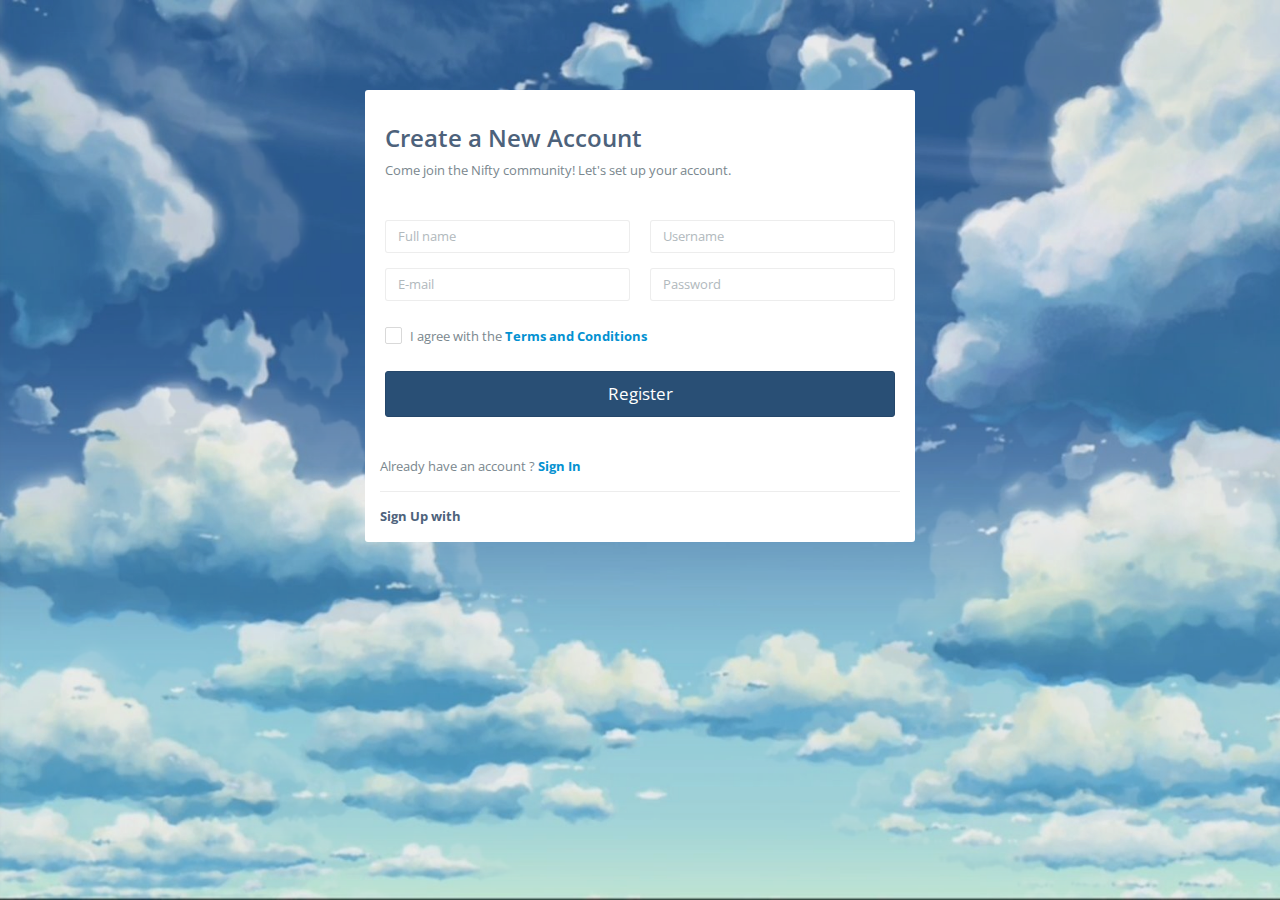
==== View/home/dang_ky.html @ 8887f86c "up code" ====
<!DOCTYPE html>
<html lang="en">

<head>
  <meta charset="utf-8">
  <meta name="viewport" content="width=device-width, initial-scale=1.0">
  <meta http-equiv="X-UA-Compatible" content="IE=edge">
  <title>Admin comic</title>
  <link href='https://fonts.googleapis.com/css?family=Open+Sans:400,300,600,700' rel='stylesheet' type='text/css'>
  <link href="../include/bootstrap.min.css" rel="stylesheet">
  <link href="../include/nifty.min.css" rel="stylesheet">
  <link href="../../nifty-v2.9.1/demo/css/demo/nifty-demo-icons.min.css" rel="stylesheet">
  <link href="../include/nifty-demo.min.css" rel="stylesheet">
  <link href="../css/admin.css" rel="stylesheet">
  <link rel="stylesheet" href="/View/css/login.css">
  <link rel="stylesheet" href="https://cdnjs.cloudflare.com/ajax/libs/font-awesome/6.1.2/css/all.min.css" integrity="sha512-1sCRPdkRXhBV2PBLUdRb4tMg1w2YPf37qatUFeS7zlBy7jJI8Lf4VHwWfZZfpXtYSLy85pkm9GaYVYMfw5BC1A==" crossorigin="anonymous" referrerpolicy="no-referrer" />
</head>

<body class="tung_login">



<div id="bg-overlay" class="bg-img" style="background-image: url(../img/s6.jpg);"></div>
<!--===================================================-->
<div class="cls-content">
  <div class="cls-content-lg panel">
    <div class="panel-body">
      <div class="mar-ver pad-btm">
        <h1 class="h3">Create a New Account</h1>
        <p>Come join the Nifty community! Let's set up your account.</p>
      </div>
      <form action="dang_ky.html">
        <div class="row">
          <div class="col-sm-6">
            <div class="form-group">
              <input type="text" class="form-control" placeholder="Full name" name="name">
            </div>
            <div class="form-group">
              <input type="text" class="form-control" placeholder="E-mail" name="email">
            </div>
          </div>
          <div class="col-sm-6">
            <div class="form-group">
              <input type="text" class="form-control" placeholder="Username" name="username">
            </div>
            <div class="form-group">
              <input type="password" class="form-control" placeholder="Password" name="password">
            </div>
          </div>
        </div>
        <div class="checkbox pad-btm text-left">
          <input id="demo-form-checkbox" class="magic-checkbox" type="checkbox">
          <label for="demo-form-checkbox">I agree with the <a href="#" class="btn-link text-bold">Terms and Conditions</a></label>
        </div>
        <button class="btn btn-primary btn-lg btn-block" type="button">Register</button>
      </form>
    </div>
    <div class="pad-all">
      Already have an account ? <a href="dang_nhap.html" class="btn-link mar-rgt text-bold">Sign In</a>

      <div class="media pad-top bord-top">
        <div class="pull-right">
          <a href="#" class="pad-rgt"><i class="demo-psi-facebook icon-lg text-primary"></i></a>
          <a href="#" class="pad-rgt"><i class="demo-psi-twitter icon-lg text-info"></i></a>
          <a href="#" class="pad-rgt"><i class="demo-psi-google-plus icon-lg text-danger"></i></a>
        </div>
        <div class="media-body text-left text-main text-bold">
          Sign Up with
        </div>
      </div>
    </div>
  </div>
</div>
<!--===================================================-->








<!-- <script src="../include/jquery.min.js"></script> -->
<script src="https://ajax.googleapis.com/ajax/libs/jquery/3.6.0/jquery.min.js"></script>
<!--BootstrapJS [ RECOMMENDED ]-->
<script src="../include/bootstrap.min.js"></script>
<!--NiftyJS [ RECOMMENDED ]-->
<script src="../include/nifty.min.js"></script>
<!-- <script src="../include/dashboard.js"></script> -->

<script src="https://ajax.googleapis.com/ajax/libs/jquery/3.6.0/jquery.min.js"></script>

</body>




</html>
---- View/include/nifty.min.css ----
#content-container:before{content:'';display:block;height:165px;width:100%;position:absolute;background-color:#25476a;z-index:0}#page-head,#page-content{position:relative}.page-header,#page-head,#page-head h1,#page-head h2,#page-head h3,#page-head h4,#page-head h5,#page-head h6,#page-head .text-main,#page-head .breadcrumb li,#page-head .breadcrumb li a,#page-head .breadcrumb .active{color:#fff}#page-head .breadcrumb>li+li:before{border-color:#fff}#page-head .select select{color:#7a878e}.panel .fixed-fluid [class*="fixed-"]{background-color:transparent}.fixed-fluid [class*="fixed-"]{background-color:#ecf0f5;border-radius:3px}html,body{min-width:290px;-ms-overflow-style:scrollbar}body{background-color:#ecf0f5;font-family:"Open Sans","Helvetica Neue",Helvetica,Arial,sans-serif;font-size:13px;font-weight:normal;color:#7a878e;-moz-osx-font-smoothing:grayscale;-webkit-font-smoothing:antialiased !important}h1,h2,h3,h4,h5,h6,.h1,.h2,.h3,.h4,.h5,.h6{font-weight:600;color:#4d627b}::selection{background-color:#25476a;color:#fff}::-moz-selection{background-color:#25476a;color:#fff}::placeholder{color:#b1b9bd !important}::-webkit-input-placeholder{color:#b1b9bd !important}::-ms-input-placeholder{color:#b1b9bd !important}:-ms-input-placeholder{color:#b1b9bd !important}#container{min-height:100vh;height:auto;position:relative;min-width:290px;overflow:hidden}#container.boxed-layout{background-color:#dfe5ee}#content-container{position:relative;padding-top:58px;padding-bottom:35px;background-color:#ecf0f5}.fixed-fluid{margin-left:-10px;margin-right:-10px}.fixed-fluid:after{content:'';display:block;clear:both}.fixed-fluid>.pull-xs-left{float:left}.fixed-fluid>.pull-xs-right{float:right}.fixed-fluid>.fixed-xs-160{width:180px}.fixed-fluid>.fixed-xs-200{width:220px}.fixed-fluid>.fixed-xs-250{width:270px}.fixed-fluid>.fixed-xs-300{width:320px}.fixed-fluid>.fixed-xs-350{width:370px}.fixed-fluid>[class^="fixed-"],.fixed-fluid [class*=" fixed-"]{padding-left:10px;padding-right:10px}.fixed-fluid>.fluid{overflow:hidden;padding-left:10px;padding-right:10px}@media (min-width: 768px){.fixed-fluid>.pull-sm-left{float:left}.fixed-fluid>.pull-sm-right{float:right}.fixed-fluid>.fixed-sm-160{width:180px}.fixed-fluid>.fixed-sm-200{width:220px}.fixed-fluid>.fixed-sm-250{width:270px}.fixed-fluid>.fixed-sm-300{width:320px}.fixed-fluid>.fixed-sm-350{width:370px}.fixed-fluid>.fixed-left-border{border-left:1px solid rgba(0,0,0,0.07)}.fixed-fluid>.fixed-right-border{border-right:1px solid rgba(0,0,0,0.07)}.panel-body>.fixed-fluid>.fixed-left-border{padding-left:15px}.panel-body>.fixed-fluid>.fixed-left-border+.fluid{padding-right:15px}.panel-body>.fixed-fluid>.fixed-right-border{padding-right:15px}.panel-body>.fixed-fluid>.fixed-right-border+.fluid{padding-left:15px}}@media (min-width: 992px){.fixed-fluid>.pull-md-left{float:left}.fixed-fluid>.pull-md-right{float:right}.fixed-fluid>.fixed-md-160{width:180px}.fixed-fluid>.fixed-md-200{width:220px}.fixed-fluid>.fixed-md-250{width:270px}.fixed-fluid>.fixed-md-300{width:320px}.fixed-fluid>.fixed-md-350{width:370px}}@media (min-width: 1200px){.fixed-fluid>.pull-lg-left{float:left}.fixed-fluid>.pull-lg-right{float:right}.fixed-fluid>.fixed-lg-160{width:180px}.fixed-fluid>.fixed-lg-200{width:220px}.fixed-fluid>.fixed-lg-250{width:270px}.fixed-fluid>.fixed-lg-300{width:320px}.fixed-fluid>.fixed-lg-350{width:370px}}#page-title{padding:10px 20px;width:100%;color:#4d627b;padding-bottom:0}.page-header{border:0 none;font-size:1.5em;font-weight:400;color:#4d627b;margin:0;padding:10px 0 10px}.page-header .label{margin-right:0.5em}#page-content{padding:20px 20px 0}#page-content:not(:first-class){padding:5px 20px 0}.page-control{float:right;padding-top:10px}@media (min-width: 768px){#content-container{padding-top:58px}#page-title{display:table;table-layout:fixed}.page-header,.searchbox{display:table-cell;vertical-align:middle}.searchbox{width:300px}.searchbox .form-control{background-color:transparent}}@media (min-width: 992px){.searchbox{margin-right:-25px}.searchbox .custom-search-form{margin-right:0}}.cls-container{background-color:#ecf0f5;text-align:center}.cls-container,.cls-container a:not(.btn),.cls-container a:hover:not(.btn),.cls-container a:focus:not(.btn){color:#69757b}.bg-img{position:absolute;top:0;bottom:0;left:0;right:0;opacity:.8;background-position:center center;background-repeat:no-repeat;background-attachment:fixed;-webkit-background-size:cover;-moz-background-size:cover;-o-background-size:cover;background-size:cover}.bg-img ~ .cls-content .panel{background-color:#fff;box-shadow:0 0px 20px rgba(0,0,0,0.15)}.cls-header{position:relative;background-color:rgba(0,0,0,0.03)}.cls-header.cls-header-lg .cls-brand .brand-icon{width:60px;height:60px}#container.cls-container .cls-header .cls-header.cls-header-lg .cls-brand .brand-title{font-size:27px}.cls-brand{display:inline-block;padding:5px 0}.cls-brand .brand-icon{padding:0}.cls-header-lg .cls-brand{line-height:60px}.cls-header-sm .cls-brand{line-height:1.42857}#container.cls-container .cls-brand .brand-icon,#container.cls-container .cls-brand .brand-title{background-color:transparent;color:#4d627b;float:none;display:inline-block;line-height:22px;font-size:20px;font-weight:600;padding:5px;vertical-align:middle;width:auto}.cls-content{padding:50px 15px 15px;padding-top:10vh;position:relative}.cls-content .error-code{font-size:120px;font-weight:400;margin-bottom:50px}.cls-content .error-search{max-width:512px;margin:0 auto}.cls-content .cls-content-sm,.cls-content .cls-content-lg{width:70%;min-width:270px;margin:0 auto;position:relative;background-color:transparent;border:0;box-shadow:none}@media (min-width: 768px){.cls-content .cls-content-sm{width:350px}.cls-content .cls-content-lg{width:550px}}#page-content .cls-content,#page-head .cls-content{padding:0 15px 50px 15px}#page-content .error-code,#page-head .error-code{margin-bottom:10px}@media (min-width: 1024px){#container.boxed-layout,#container.boxed-layout.navbar-fixed #navbar{background-color:#8c979b}#container.boxed-layout .boxed,#container.boxed-layout #footer{max-width:1128px;width:1128px}#container.boxed-layout .boxed{margin:45px auto 0}#container.boxed-layout #footer{margin:0 auto;bottom:0}#container.boxed-layout>.boxed{position:relative;overflow:hidden}#container.boxed-layout.reveal #content-container,#container.boxed-layout #content-container{min-height:94vh}#container.boxed-layout #aside-container{min-height:100%}#container.boxed-layout.mainnav-in:not(.slide)>#footer{left:0 !important;padding-left:220px}#container.boxed-layout.mainnav-fixed:not(.navbar-fixed) #mainnav-container.affix-top{left:0 !important}#container.boxed-layout.mainnav-fixed.mainnav-in #mainnav-container{width:220px;overflow:hidden}#container.boxed-layout.mainnav-fixed.mainnav-out:not(.reveal) #mainnav-container{width:0}#container.boxed-layout.mainnav-fixed #mainnav-container.affix,#container.boxed-layout.mainnav-fixed #mainnav-container.affix-top{-webkit-transition-property:width;transition-property:width}#container.boxed-layout.mainnav-fixed .boxed{margin-bottom:0}#container.boxed-layout.aside-fixed #aside-container{width:0;overflow:hidden}#container.boxed-layout.aside-fixed.aside-in #aside-container{width:255px;overflow:hidden}#container.boxed-layout.aside-fixed.aside-left.mainnav-lg #aside-container.affix-top{left:220px}#container.boxed-layout.aside-fixed.aside-left.mainnav-sm #aside-container.affix-top{left:55px}#container.boxed-layout.aside-fixed.mainnav-lg #aside-container.affix-top,#container.boxed-layout.aside-fixed.mainnav-sm #aside-container.affix-top{-ms-transform:translateX(0) !important;-webkit-transform:translateX(0) !important;transform:translateX(0) !important}#container.boxed-layout.footer-fixed .boxed{margin-bottom:0}}@media (min-width: 1900px){#container.boxed-layout .boxed,#container.boxed-layout #footer{max-width:1280px;width:1280px}}.nano{position:relative;width:100%;height:100%;overflow:hidden}.nano>.nano-content{position:absolute;overflow:scroll;overflow-x:hidden;top:0;right:0;bottom:0;left:0}.nano>.nano-content::-webkit-scrollbar{display:none}.nano>.nano-content:focus{outline:0 !important}.nano>.nano-pane{background-color:rgba(0,0,0,0.1);position:absolute;width:4px;right:0;top:0;bottom:0;opacity:0;transition:all 0.7s}.nano>.nano-pane>.nano-slider{background-color:rgba(0,116,255,0.5);position:relative;margin:0;border-radius:0;opacity:0.85}.nano.nano-hide{display:none !important}.has-scrollbar>.nano-content::-webkit-scrollbar{display:block}.nano:hover>.nano-pane,.nano-pane.active,.nano-pane.flashed{opacity:0.99}.pace .pace-progress,.nano>.nano-pane>.nano-slider{background-color:#112131}.pace .pace-progress-inner{box-shadow:0 0 10px #25476a,0 0 5px #25476a}.pace .pace-activity{background-color:#25476a}#navbar{position:absolute;width:100%;z-index:3999;background-color:#25476a;left:0;top:0}.navbar-header{display:none}.navbar-content{background-color:#25476a;height:59px;text-align:right}.navbar-aside-icon>*:before{background-color:#fff !important}.navbar-brand{color:#25476a;padding:0;height:59px;position:relative;z-index:2000;overflow:hidden}.navbar-brand:hover,.navbar-brand:focus{color:#25476a}.brand-title{display:block;line-height:59px}.brand-icon{display:block;line-height:59px;width:59px;height:59px;float:left;margin:0}.brand-text{display:block;font-size:19px;font-weight:600}.navbar-icon-color,.navbar-top-links>li>a:focus:not(.mainnav-toggle)>i,.navbar-top-links>li>a:hover:not(.mainnav-toggle)>i{color:#d9d9d9;transition:color 0.4s}.navbar-top-links{display:inline-block;height:59px}.navbar-top-links>li{float:left}.navbar-top-links>li>a{display:table-cell;padding:0 8px;vertical-align:middle;height:59px;color:#fff;transition:all 0.4s}.navbar-top-links>li>a:not(.mainnav-toggle)>i{color:#fff;transition:color 0.4s}.navbar-top-links>li>a:focus{background-color:transparent}.navbar-top-links>li>a:hover{background-color:#25476a !important;color:#d9d9d9;transition:all 0.4s}.navbar-top-links>li>a>i{font-size:16px;line-height:1em;vertical-align:middle}.navbar-top-links .dropdown.open>.dropdown-toggle{box-shadow:none !important}.navbar-top-links>.open>a,.navbar-top-links>.open>a:focus{background-color:#224161 !important;color:#d9d9d9;box-shadow:none !important}.navbar-top-links .dropdown-menu .panel-body{padding:0}.navbar-top-links .dropdown-menu .nano:not(.scrollable){max-height:180px}.navbar-top-links .dropdown-menu .nano:not(.scrollable) .nano-content{position:static}.navbar-top-links .tgl-menu-btn{position:absolute;left:0}.navbar-top-links .tgl-menu-btn>a,.navbar-top-links .tgl-menu-btn>a:hover,.navbar-top-links .tgl-menu-btn>a:focus{color:#fff}.navbar-top-links .tgl-menu-btn>a:hover,.navbar-top-links .tgl-menu-btn a:focus{background-color:transparent}.navbar-top-links .head-list{list-style:none;padding:0;margin:0}.navbar-top-links .head-list li{padding:2px 10px}.navbar-top-links .head-list li:first-child{padding-top:10px}.navbar-top-links .head-list li:last-child{padding-bottom:10px}.navbar-top-links .head-list li a{display:block;padding:10px;background:transparent;border-radius:3px;transition:background .3s}.navbar-top-links .head-list li a h5{font-size:1em;font-weight:400}.navbar-top-links .head-list li a i{color:#4d627b}.navbar-top-links .head-list li a [class^="bg-"] i,.navbar-top-links .head-list li a [class*=" bg-"] i{color:#fff}.navbar-top-links .head-list li a:hover{background:rgba(0,0,0,0.05);color:#7a878e}.navbar-top-links .head-list li a>.media-body{vertical-align:middle}.badge-header{position:absolute;font-size:.85em;font-weight:normal;top:45%;margin-top:-1.5em;min-width:1.85em;padding:3px 5px;right:3px}.badge-header:empty{display:inline;border-radius:50%;min-width:0;padding:.3em;right:.7em;top:57%;animation-iteration-count:5}.navbar-top-links .dropdown-menu{margin:0}.navbar-top-links .dropdown-menu .nano{max-height:265px}.navbar-content .custom-search-form{display:table-cell;vertical-align:middle;height:59px;padding:0 10px}.navbar-content .custom-search-form i{color:#fff}.navbar-content .custom-search-form .btn{font-size:1.4em;padding:0;color:#fff !important}.navbar-content .search-container{position:fixed;top:0;left:0;right:0;bottom:0;z-index:9999;transition-duration:0s !important}.navbar-content .search-container:before{content:'';display:block;position:absolute;top:0;bottom:0;left:0;right:0;background-color:transparent;z-index:-1;transition:background-color 0.25s}.navbar-content .search-container.in:before{background-color:rgba(0,0,0,0.5);transition:background-color 0.25s}.navbar-content .search-container.in input{opacity:1;transition:all 0.25s}.navbar-content .search-container input{padding:0 10px;height:59px;border:0 !important;border-radius:0;box-shadow:0 2px 5px rgba(0,0,0,0.1);opacity:0}.img-user{width:32px;height:32px;display:inline-block;position:relative}#dropdown-user .ic-user{font-size:16px;line-height:59px}#dropdown-user .ic-user>i{vertical-align:middle}#dropdown-user .ic-user>i:before{line-height:1}.username{float:right;white-space:nowrap;line-height:59px;margin:0 10px 0 0}@media (max-width: 760px){.navbar-top-links>li{position:static}.navbar-top-links .dropdown-menu{width:auto;left:10px;right:10px}}@media (min-width: 768px){#navbar{background-color:transparent;z-index:10000}.navbar-header{background-color:transparent;display:block;left:0;position:relative;float:left}.navbar-header:before{content:'';position:absolute;display:block;width:100%;height:59px;background-color:#25476a}#container.mainnav-out .navbar-header:before{width:0}#container.mainnav-in .navbar-header:before{width:100%}#navbar-container{background-color:#25476a}.navbar-content{position:relative;left:0;margin-left:220px;background-color:transparent}.navbar-content .custom-search-form{padding-left:0;width:300px;padding:0 10px}.navbar-content .custom-search-form input{background:transparent;opacity:1;padding:0;box-shadow:none;color:#fff}.navbar-content .custom-search-form input::placeholder{color:rgba(255,255,255,0.4) !important}.navbar-content .custom-search-form input::-webkit-input-placeholder{color:rgba(255,255,255,0.4) !important}.navbar-content .custom-search-form input::-ms-input-placeholder{color:rgba(255,255,255,0.4) !important}.navbar-content .custom-search-form input:-ms-input-placeholder{color:rgba(255,255,255,0.4) !important}.navbar-content .custom-search-form .btn{display:none}.navbar-content .search-container{display:block !important;background-color:transparent;position:static;box-shadow:none;height:auto !important}.navbar-content .search-container:before{display:none}#navbar .brand-title{padding:0 1.5em 0 59px;width:220px}#container.mainnav-in .navbar-brand,#container.mainnav-lg .navbar-brand,#container.mainnav-in .brand-title,#container.mainnav-lg .brand-title{width:220px}#container.mainnav-in .brand-icon,#container.mainnav-sm .brand-icon,#container.mainnav-lg .brand-icon{background-color:transparent}#container.mainnav-in .brand-title,#container.mainnav-sm .brand-title,#container.mainnav-lg .brand-title{color:#fff}#container.effect .brand-title,#container.effect.mainnav-in .brand-title,#container.effect.mainnav-sm .brand-title,#container.effect.mainnav-lg .brand-title{transition:color 0.35s}.navbar-middle{position:static}.navbar-top-links:first-child{margin-left:10px;float:left}.navbar-top-links:last-child{margin-right:10px;float:right}.navbar-top-links>li>a{padding:0 12px}.navbar-top-links .tgl-menu-btn{position:static}.navbar-top-links .tgl-menu-btn>a,.navbar-top-links .tgl-menu-btn>a:hover{color:#fff}.navbar-top-links .tgl-menu-btn>a:focus{background-color:transparent;color:#fff}}#container.navbar-fixed>#navbar{position:fixed}#container.navbar-fixed>#navbar .shadow{box-shadow:0 1px 3px 0 rgba(0,0,0,0.1)}#container.navbar-fixed .navbar-top-links .dropdown-menu .nano>.nano-content{position:absolute}.modal-open>#container.boxed-layout.navbar-fixed>#navbar{top:0;bottom:0;background-color:transparent;overflow-y:scroll}@media (min-width: 1200px){.modal-open>#container.boxed-layout.navbar-fixed>#navbar:before{content:'';display:block;position:absolute;top:0;left:0;right:0;height:45px;background:#8c979b}}#mainnav-container{position:absolute;width:220px;left:-220px;top:0;bottom:0;z-index:4000;min-height:100%;margin:0 auto}#mainnav{height:100%;background-color:#fff;color:#6b737c}#mainnav .list-header{font-size:.88em;font-weight:700;color:#3c4045;text-transform:uppercase}#mainnav .list-header:not(:first-child){margin-top:35px}#mainnav .list-divider{border-bottom:1px solid rgba(0,0,0,0.07);margin:8px 0}#mainnav-menu>.list-divider{margin:17px 0 15px}#mainnav-menu>.list-divider+.list-header{margin-top:0}#mainnav-menu-wrap{height:100%}.mainnav-backdrop{position:fixed;top:0;left:0;right:0;background-color:transparent;transition:background-color .35s;z-index:10000}#container.mainnav-in .mainnav-backdrop{bottom:0;background-color:rgba(0,0,0,0.75);transition:background-color .35s}#container.mainnav-in #mainnav-container{z-index:11000}@media (min-width: 768px){#container.mainnav-in #mainnav-container{z-index:4000}}.mainnav-brand>.brand{display:inline-block}.mainnav-brand>.brand>.brand-icon,.mainnav-brand>.brand>.brand-text{display:inline-block;vertical-align:middle;float:none}.mainnav-brand>.mainnav-toggle{display:inline-block;padding:10px;float:right;position:relative;top:50%;margin-top:0.5em}.mainnav-profile{color:#4d627b;opacity:1;margin-bottom:7px;max-height:350px;overflow:hidden}.mainnav-profile .mnp-name{color:#4d627b;margin:0;font-size:1em;font-weight:700}.mainnav-profile .dropdown-caret,.mainnav-profile .mnp-desc{font-size:.9em;color:#4d627b;opacity:0.75}.mainnav-profile .profile-wrap{padding:30px 20px 12px;background-color:#fff}#mainnav .mainnav-profile .list-group{background-color:#fafafa;margin:0}#mainnav .mainnav-profile .list-group-item{color:#4d627b;padding:12px 20px}#mainnav .mainnav-profile .list-group-item:hover{color:#303d4c;background-color:transparent}@media (min-width: 768px){#mainnav-container{padding-top:59px}#container.mainnav-in .mainnav-backdrop{display:none}#container.mainnav-in #mainnav{position:static}.mainnav-brand{display:none}.mainnav-sm .mainnav-profile{max-height:0;overflow:hidden;opacity:0;margin:0}}#mainnav-menu ul,.mainnav-widget ul,.menu-popover ul,.menu-popover .sub-menu ul{list-style:none;padding-left:0}#mainnav li .arrow{float:right;line-height:1.15;padding-right:0}#mainnav li .arrow:before{content:'';border-style:solid;border-width:0.1em 0.1em 0 0;display:inline-block;height:0.4em;left:0;position:relative;top:0;width:0.4em;-webkit-transform:rotate(45deg);transform:rotate(45deg)}#mainnav li.active>a>.arrow:before{-webkit-transform:rotate(135deg);transform:rotate(135deg)}#mainnav li .arrow:before{transition:all 0.3s}#mainnav-menu a{display:block;color:inherit;padding:12px 18px}#mainnav-menu a strong{font-weight:600}#mainnav-menu a .badge,#mainnav-menu a .label{line-height:1.15em}#mainnav-menu>li>a:hover,#mainnav-menu>li>a:active{color:#25476a}#mainnav-menu>li>a.hover{color:#25476a;background-color:#fff}#mainnav-menu>.active-link>a,#mainnav-menu>.active-link>a:hover{color:#fff;padding-left:20px;font-weight:600;background-color:#25476a;margin:0 5px;padding-left:13px;padding-right:13px;border-radius:3px}#mainnav-menu>.active-link>a i,#mainnav-menu>.active-link>a:hover i{color:#fff}#mainnav-menu>.active-sub>a,#mainnav-menu>.active-sub>a:hover{color:#fff;font-weight:600;background-color:#25476a;margin:0 5px;padding-left:13px;padding-right:13px;border-radius:3px}#mainnav-menu>.active-sub .active-sub>a,#mainnav-menu>.active-sub .active-sub>a:hover{color:#25476a;font-weight:700}#mainnav-menu>.active-sub .active-sub>a>.arrow:before,#mainnav-menu>.active-sub .active-sub>a:hover>.arrow:before{border-width:0.15em 0.15em 0 0}#mainnav-menu .active:not(.active-sub)>a{color:#25476a}#mainnav-menu>.active{background-color:#fafafa}#mainnav-menu>.active .active{background-color:#f5f5f5}#mainnav-menu ul .list-header{padding:10px 20px 12px 55px}#mainnav-menu ul ul a{padding:10px 20px 12px 65px}#mainnav-menu i{font-size:15px;padding:0 10px 0 0;vertical-align:middle}#mainnav-menu .hide-lg{display:none}#mainnav-menu ul a,.menu-popover .sub-menu ul a{padding:10px 20px 12px 53px}#mainnav-menu ul a:hover,.menu-popover .sub-menu ul a:hover{color:#25476a}#mainnav-menu ul ul a:hover,.menu-popover .sub-menu ul ul a:hover{color:#25476a}#mainnav-menu ul .active-link a,.menu-popover .sub-menu ul .active-link a{font-weight:700;color:#25476a}@media (min-width: 1200px){#mainnav-menu ul a,.menu-popover .sub-menu ul a{padding:8px 20px 8px 53px}#mainnav-menu ul ul a,.menu-popover .sub-menu ul ul a{padding:8px 20px 8px 65px}}#container.mainnav-sm #mainnav-menu>.active-link,#container.mainnav-sm #mainnav-menu>.active-sub{padding:4px}#container.mainnav-sm #mainnav-menu>.active-link>a,#container.mainnav-sm #mainnav-menu>.active-link a:hover,#container.mainnav-sm #mainnav-menu>.active-sub>a,#container.mainnav-sm #mainnav-menu>.active-sub a:hover{border-radius:3px;background-color:#25476a;box-shadow:none}#mainnav-shortcut{overflow:hidden;margin-top:15px;margin-bottom:10px}#mainnav-shortcut ul{width:100%;margin:0;padding:0}#mainnav-shortcut li{padding:0;vertical-align:middle;text-align:center}#mainnav-shortcut .shortcut-grid{display:table;border:0;width:100%;height:1.7em;color:#6b737c}#mainnav-shortcut .shortcut-grid>i{display:table-cell;vertical-align:middle;font-size:13px}#mainnav-shortcut .shortcut-grid>span{display:table-cell;vertical-align:middle}#mainnav-shortcut .shortcut-wrap .shortcut-grid>.icon-wrap,#mainnav-shortcut .shortcut-wrap .shortcut-grid:hover>.icon-wrap{transition:all .3s}#mainnav-shortcut .shortcut-wrap .shortcut-grid:hover>.icon-wrap{background-color:#25476a;color:#fff}@media (min-width: 768px){#container:not(.mainnav-sm) #mainnav-shortcut{margin-top:15px;margin-bottom:10px}#container.mainnav-sm #mainnav-shortcut{max-height:250px}#container.mainnav-sm #mainnav-shortcut .shortcut-wrap .shortcut-grid{padding:2px 8.75px}#container.mainnav-sm #mainnav-shortcut .shortcut-wrap .shortcut-grid .icon-wrap{transform:translateY(5px)}#container.mainnav-sm #mainnav-shortcut>ul>li{width:100%;text-align:left}#container.mainnav-sm #mainnav-shortcut>ul>li .shortcut-grid{height:auto;display:block;padding:12px 21px}#container.mainnav-sm #mainnav-shortcut>ul>li i{font-size:13px;line-height:1.42857}#container.mainnav-sm #mainnav-shortcut .shortcut-grid>.hide-sm{display:none}}.mainnav-widget{color:#6b737c}.mainnav-widget-content{padding:10px 15px}.mainnav-widget .show-small a{display:none}#container.mainnav-fixed #mainnav-container{position:fixed}#container.mainnav-fixed #mainnav{height:100%;height:100vh}#container.mainnav-fixed #mainnav .nano-content{position:absolute}@media (min-width: 768px){#container.mainnav-fixed.mainnav-lg #mainnav-menu-wrap{height:100%}#container.mainnav-fixed.mainnav-sm #mainnav-menu-wrap{height:100%}#container.mainnav-sm #mainnav .menu-popover .nano>.nano-content{top:auto;max-height:100%;position:absolute}#container.mainnav-sm #mainnav .menu-popover .nano-content{position:static}}@media (min-width: 760px){#container.mainnav-fixed:not(.navbar-fixed) #mainnav-container.affix{top:-59px;position:fixed}#container.mainnav-fixed:not(.navbar-fixed) #mainnav-container.affix-top{top:0;position:absolute}#container.mainnav-fixed:not(.navbar-fixed) #mainnav-container.affix-top #mainnav-menu-wrap>.nano>.nano-content{bottom:59px}}@media (min-width: 1200px){#container.mainnav-fixed.navbar-fixed.boxed-layout #mainnav-container{padding-top:104px}}@media (min-width: 992px){#container.mainnav-lg #mainnav-container{left:0}#container.mainnav-lg #footer,#container.mainnav-lg #content-container{padding-left:220px}}@media (min-width: 768px) and (max-width: 991px){#container.mainnav-lg #content-container,#container.mainnav-lg #footer{left:220px}#container.mainnav-lg .tgl-menu-btn{right:220px}#container.mainnav-lg #mainnav-container{left:0}#container.mainnav-lg #mainnav-menu-wrap{height:100%}}.menu-popover.popover>.popover-title,.menu-popover.popover>.popover-content>.sub-menu>.nano-content,.menu-popover.popover>.popover-content>.single-content{box-shadow:10px 0 20px -5px rgba(0,0,0,0.15) !important}@media (min-width: 768px){#container.mainnav-sm .brand-icon{width:59px;height:59px}#container.mainnav-sm ul:not(.shortcut-wrap) .shortcut-grid:hover,#container.mainnav-sm .popover.mainnav-shortcut{background-color:#fff;color:#25476a}#container.mainnav-sm .popover.mainnav-shortcut{box-shadow:10px 0 20px -5px rgba(0,0,0,0.15) !important}#container.mainnav-sm #mainnav-menu .list-header,#container.mainnav-sm #mainnav-menu .list-divider,#container.mainnav-sm #mainnav-menu .menu-title,#container.mainnav-sm #mainnav-menu .arrow,#container.mainnav-sm #mainnav-menu .menu-title>.label,#container.mainnav-sm #mainnav-menu .menu-title>.badge{display:none}#container.mainnav-sm #mainnav-menu .hover{position:relative}#container.mainnav-sm #mainnav-menu .hover>.arrow{display:inline;position:absolute;margin-left:5px}#container.mainnav-sm #mainnav-menu .hover>.arrow:before{-webkit-transform:rotate(45deg);transform:rotate(45deg)}#container.mainnav-sm #mainnav-menu a{white-space:nowrap;position:relative;padding:12px 0;margin:0;border-radius:0;text-align:center}#container.mainnav-sm #mainnav-menu a .badge{margin-top:-1.5em}#container.mainnav-sm #mainnav-menu a .badge{position:absolute;padding:3px 7px;right:2px;top:25%}#container.mainnav-sm #mainnav-menu a i{display:inline;padding:0}#container.mainnav-sm #mainnav-menu .active-link>a,#container.mainnav-sm #mainnav-menu .active-sub>a{color:#fff}#container.mainnav-sm #mainnav-menu .collapse{display:none;height:0 !important}#container.mainnav-sm #mainnav-container,#container.mainnav-sm #navbar .navbar-brand{width:55px;left:0}#container.mainnav-sm #navbar .navbar-content{margin-left:55px}#container.mainnav-sm #content-container,#container.mainnav-sm #footer{padding-left:55px;left:0}#container.mainnav-sm #mainnav{position:relative}#container.mainnav-sm #mainnav .mainnav-widget>.show-small a{display:block;color:#6b737c;padding:12px 0 12px 21px}#container.mainnav-sm #mainnav .mainnav-widget>.show-small a:hover{color:#25476a;transition:background-color .2s, padding-left .3s, box-shadow .4s}#container.mainnav-sm #mainnav .mainnav-widget>.hide-small{display:none}#container.mainnav-sm #mainnav .mainnav-widget .hover{color:#25476a;background-color:#fff}.top-auto{top:auto !important}#mainnav .menu-popover .nano>.nano-content{position:absolute}#mainnav-menu ul ul a:hover,.menu-popover .sub-menu ul ul a:hover{background-color:rgba(0,0,0,0.0005)}.menu-popover{left:55px !important}.menu-popover .sub-menu .pop-in{display:block;visibility:visible}.menu-popover .sub-menu ul{background-color:#f7f7f7}.menu-popover .sub-menu ul ul{background-color:#f2f2f2}.menu-popover .sub-menu ul ul>li>a{padding-left:27px}.menu-popover .sub-menu ul ul>li>a:hover{color:#25476a}.menu-popover .sub-menu ul a:hover{color:#25476a}.menu-popover .sub-menu ul li>a{display:block;color:#6b737c;padding:12px 17px}.menu-popover .single-content{color:#25476a;background-color:#fff}.menu-popover.popover{width:220px;padding:0;border:0;border-radius:0 3px 3px 0;background-color:#fafafa;color:#25476a;position:absolute;box-shadow:none;margin-left:0}.menu-popover.popover.in{-webkit-animation:fadeIn .3s;animation:fadeIn .3s}.menu-popover>.popover-title{border:0;border-radius:0;padding:14px 20px;background-color:#fff;font-size:1.05em;font-weight:600;position:relative;z-index:5000;color:#25476a}.menu-popover>.popover-title strong{font-weight:300}.menu-popover>.popover-content{padding:0;width:100%;position:absolute;border-radius:0 0 3px 0}.menu-popover>.popover-content>.single-content{padding:12px 14px;display:block;white-space:nowrap}.menu-popover>.popover-content>.single-content strong{font-weight:300}.menu-popover>.popover-content>.single-content .label,.menu-popover>.popover-content>.single-content .badge{margin-left:10px;float:none !important}.menu-popover ul{width:220px;margin-bottom:0}.menu-popover .mainnav-widget-content{background-color:#fff}.menu-popover .mainnav-widget-content>.list-group{display:block;width:auto}}.popover.mainnav-shortcut{white-space:nowrap}.popover.mainnav-shortcut .popover-content{padding:12px 15px}.mainnav-sm .popover.mainnav-shortcut{display:block !important;border:0;margin-top:-42.57141px;margin-left:-1px;padding:0;box-shadow:none;overflow:hidden;width:auto;max-width:300px;border-radius:0 3px 3px 0;background-color:#fafafa;color:#25476a;left:55px !important}.mainnav-sm .popover.mainnav-shortcut.in{-webkit-animation:fadeIn .3s;animation:fadeIn .3s}.mainnav-sm .popover.mainnav-shortcut.in .popover-content{height:100%;margin:0}.mainnav-sm .popover.mainnav-shortcut>.arrow{display:none}@-webkit-keyframes fadeIn{from{opacity:0}to{opacity:1}}@keyframes fadeIn{from{opacity:0}to{opacity:1}}#container.mainnav-out #content-container,#container.mainnav-in #mainnav-container{left:0}#container.mainnav-in #mainnav-menu-wrap{height:100%}@media (min-width: 768px){#container.mainnav-in.footer-fixed #footer,#container.mainnav-in #content-container,#container.mainnav-in #footer{left:220px}#container:not(.boxed-layout).mainnav-in.easeInBack #mainnav-container,#container:not(.boxed-layout).mainnav-in.easeOutBack #mainnav-container,#container:not(.boxed-layout).mainnav-in.easeInOutBack #mainnav-container,#container:not(.boxed-layout).mainnav-in.jumping #mainnav-container,#container:not(.boxed-layout).mainnav-out.easeInBack #mainnav-container,#container:not(.boxed-layout).mainnav-out.easeOutBack #mainnav-container,#container:not(.boxed-layout).mainnav-out.easeInOutBack #mainnav-container,#container:not(.boxed-layout).mainnav-out.jumping #mainnav-container{box-shadow:-20px 0 0 0 #fff}#container.mainnav-in #navbar,#container.mainnav-in .navbar-header{left:0}#container.mainnav-in .tgl-menu-btn{right:0}#container.mainnav-in.aside-in #aside-container{right:-220px}#container.mainnav-out .brand-title{background-color:transparent;color:#fff}}@media (min-width: 768px){#container.reveal #content-container{min-height:100vh}#container.mainnav-out.reveal #content-container,#container.mainnav-in.reveal #content-container{z-index:7000}#container.mainnav-in.reveal.aside-in #aside-container{right:-220px}#container.mainnav-in.reveal.aside-in #footer{left:220px}#container.mainnav-out.reveal #aside-container,#container.mainnav-in.reveal #aside-container{z-index:9000}#container.mainnav-out.reveal.aside-left:not(.aside-in) #aside-container,#container.mainnav-in.reveal.aside-left:not(.aside-in) #aside-container{left:-255px}#container.mainnav-out.reveal #footer,#container.mainnav-in.reveal #footer{z-index:8000}#container.mainnav-out.reveal #mainnav-container{left:-220px}#container.mainnav-in.reveal.slide .navbar-header:before,#container.mainnav-out.reveal.slide .navbar-header:before,#container.mainnav-out.reveal:not(.slide) #mainnav-container,#container.mainnav-in.reveal:not(.slide) #mainnav-container{left:0;-webkit-transition-duration:0;transition-duration:0}}@media (min-width: 768px){#container.mainnav-in.slide #navbar,#container.mainnav-in.slide #content-container,#container.mainnav-in.slide #footer{left:0}#container.mainnav-in.slide.aside-in.aside-left #aside-container{left:0}#container.mainnav-in.slide.aside-in #aside-container{right:0}}@media (min-width: 1200px){#container.boxed-layout.mainnav-fixed #mainnav-container{left:auto !important}}#container #aside-container{padding:0 20px;position:relative;top:0;z-index:3000}#container #aside-container .nano-content{position:static;outline:none}#container #aside .list-link li a:not(.btn){color:#d1d1d1}#container #aside .list-link li a:not(.btn):hover{color:#fff}#container #aside .badge-stat{color:#344146}#container #aside .text-main{color:#fff}#container.aside-float.aside-in #aside-container{box-shadow:-1px 0 17px rgba(0,0,0,0.25)}#aside{background-color:#344146;color:#fff;overflow:hidden;-webkit-transform-style:preserve-3d;-webkit-backface-visibility:hidden;-webkit-perspective:1000;-webkit-transform:translateZ(0)}#aside a:not(.btn):not(.btn-link){color:inherit}#aside.aside-xs-in{max-height:none;overflow:hidden;margin-bottom:70px}#aside .btn-link{color:#fff}#aside .text-muted{color:#879da6}#aside-container #aside .nav-tabs.nav-justified>li{display:table-cell;width:1%}#aside-container #aside .nav-tabs li{border-bottom:1px solid #293337}#aside-container #aside .nav-tabs li>a{border-radius:0;border:0;background-color:#344146;padding:1.4em 0;margin:0}#aside-container #aside .nav-tabs li>a>i{font-size:1.35em;vertical-align:sub}#aside-container #aside .nav-tabs li>a:before{content:'';display:block;background:#25476a;height:2px;position:absolute;bottom:-1px;left:50%;right:50%;transition:left 0.05s,right 0.05s}#aside-container #aside .nav-tabs li:first-child>a{border-left:0}#aside-container #aside .nav-tabs li:last-child>a{border-right:0}#aside-container #aside .nav-tabs li:not(.active) a{opacity:.5}#aside-container #aside .nav-tabs .active a:before{left:0;right:0;transition:left 0.15s,right 0.15s}#aside-container #aside .tab-content{padding:5px 0}#container.aside-bright #aside .nav-tabs li{border-bottom:1px solid #f9f9f9}#container.aside-bright #aside .nav-tabs li>a{background-color:#fff}@media (max-width: 760px){#container>div>#aside-container{padding-top:59px}#container.aside-left.aside-in #aside-container{left:0;right:auto}#container.aside-left #aside-container{left:-255px;right:auto}#container.aside-left.mainnav-sm #content-container,#container.aside-left.mainnav-sm #footer{padding-left:0}}@media (min-width: 768px){#container.mainnav-sm.aside-left.aside-in #aside-container{left:55px;right:auto}div#container.mainnav-lg.aside-left.aside-in #content-container,div#container.mainnav-lg.aside-left.aside-in #footer{padding-left:220px;text-align:left}}#aside{background-color:#344146;height:100%}#container #aside-container{padding:0;position:absolute;width:255px;height:auto;left:auto;right:-255px;top:0;bottom:0;min-height:100vh;overflow:hidden;z-index:3000}#container #aside-container .nano-content{position:absolute}#container #content-container,#container #footer{padding-right:0}#container.mainnav-in:not(.slide) #footer,#container.mainnav-in #content-container{padding-right:0}@media (min-width: 768px){#container #aside{padding-top:59px}}@media (min-width: 1024px){#container.aside-in #aside{padding-top:59px}#container.aside-in:not(.aside-float) #content-container{padding-right:255px}#container.aside-in.aside-left:not(.aside-float) #content-container,#container.aside-in.aside-left:not(.aside-float) #footer{padding-left:255px;padding-right:0}#container.aside-in:not(.aside-float) #content-container,#container.aside-in:not(.aside-float) #footer{padding-right:255px}#container.aside-in.aside-left:not(.aside-float) #content-container,#container.aside-in.aside-left:not(.aside-float) #footer{padding-left:255px;padding-right:0}#container.aside-in.aside-left.mainnav-lg:not(.aside-float) #content-container,#container.aside-in.aside-left.mainnav-lg:not(.aside-float) #footer{padding-left:475px;padding-right:0}#container.aside-in.aside-left.mainnav-lg #aside-container{left:220px;right:auto}#container.aside-in.aside-left.mainnav-sm:not(.aside-float) #content-container,#container.aside-in.aside-left.mainnav-sm:not(.aside-float) #footer{padding-left:310px;padding-right:0}#container.aside-in.aside-left.mainnav-sm #aside-container{left:55px;right:auto}#container.aside-in.aside-left.mainnav-in #aside-container{left:220px;right:auto}}#container.aside-in #aside-container{left:auto;right:0}#container.aside-in.aside-left.mainnav-in #aside-container{left:220px;right:auto}@media (min-width: 768px){#container.aside-left #aside-container,#container.aside-in.aside-left #aside-container{left:-35px;right:auto}#container.mainnav-out.aside-left #aside-container,#container.mainnav-out.aside-in.aside-left #aside-container{left:0;right:auto}#container.aside-left.mainnav-sm #aside-container{left:-200px}#container.aside-left.mainnav-sm:not(.aside-float) #content-container,#container.aside-left.mainnav-sm:not(.aside-float) #footer{padding-left:55px}#container.aside-left.mainnav-out:not(.aside-in) #aside-container{left:-255px}}#container.aside-fixed #aside-container{position:fixed}#container.aside-fixed #aside{height:100%}#container.aside-fixed #aside .nano-content{position:absolute}#container.aside-fixed:not(.navbar-fixed) #aside-container.affix{top:-59px;position:fixed}#container.aside-fixed:not(.navbar-fixed) #aside-container.affix-top{top:0;position:absolute}#container.aside-bright #aside{background-color:#fff;color:#7a878e}#container.aside-bright #aside .badge-stat{color:#fff}#container.aside-bright #aside .text-main{color:#4d627b}#container.aside-bright #aside .text-light{color:#7a878e}#container.aside-bright #aside .text-muted{color:#96a0a5}#container.aside-bright #aside .progress{background-color:#e6e6e6}#container.aside-bright #aside .list-link li a:not(.btn){color:#88939a}#container.aside-bright #aside .list-link li a:not(.btn):hover{color:#7a878e}#container.aside-bright #aside a:not(.btn){color:#7a878e}#container.aside-bright #aside a:not(.btn):hover,#container.aside-bright #aside a:not(.btn):focus{color:#626d73}#container.aside-bright #aside .btn-link{color:#7a878e}#container.aside-bright #aside>.nano{border-width:0 1px;border-style:solid;border-color:rgba(0,0,0,0.07)}@media (min-width: 1200px){#container.aside-fixed.navbar-fixed.boxed-layout:not(.aside-left) #aside-container{transform:none !important}#container.aside-fixed.navbar-fixed.boxed-layout #aside{padding-top:104px}#container.aside-fixed.navbar-fixed.boxed-layout.aside-left:not(.aside-in) #aside-container{left:2px}}.page-fixedbar-container>.page-fixedbar-content>.nano>.nano-content{position:static}.page-fixedbar-content{background-color:#fff;color:#7a878e;border:0;box-shadow:0 1px 1px rgba(0,0,0,0.07);border-radius:3px;margin:20px 20px 0}.page-fixedbar-content>.nano{border-width:0 1px;border-style:solid;border-color:rgba(0,0,0,0.07)}@media (min-width: 768px){.page-fixedbar-container>.page-fixedbar-content>.nano>.nano-content{position:absolute}.page-fixedbar-container{padding:0;position:absolute;width:240px;height:auto;left:0;right:auto;top:0;bottom:0;min-height:100vh;overflow:hidden;z-index:1}.page-fixedbar-content{box-shadow:none;margin:0;padding-top:59px;padding-bottom:29.5px;height:100%}.page-fixedbar #page-head,.page-fixedbar #page-content{margin-left:240px}.mainnav-sm .page-fixedbar-container{left:55px}.mainnav-lg .page-fixedbar-container{left:220px}.page-fixedbar.page-fixedbar-right #page-head,.page-fixedbar.page-fixedbar-right #page-content{margin-left:0;margin-right:240px}.page-fixedbar.page-fixedbar-right .page-fixedbar-container{left:auto;right:0}}@media (min-width: 1024px){.mainnav-sm.aside-in.aside-left:not(.aside-float):not(.page-fixedbar-right) .page-fixedbar-container{left:309px}.mainnav-lg.aside-in.aside-left:not(.aside-float):not(.page-fixedbar-right) .page-fixedbar-container{left:474px}.mainnav-in.aside-in.aside-left:not(.aside-float):not(.page-fixedbar-right) .page-fixedbar-container{left:254px}.mainnav-out.aside-in.aside-left:not(.aside-float):not(.page-fixedbar-right) .page-fixedbar-container{left:254px}.page-fixedbar.page-fixedbar-right.mainnav-sm.aside-in:not(.aside-float):not(.aside-left) .page-fixedbar-container{right:254px;left:auto}.page-fixedbar.page-fixedbar-right.mainnav-lg.aside-in:not(.aside-float):not(.aside-left) .page-fixedbar-container{right:254px;left:auto}.page-fixedbar.page-fixedbar-right.mainnav-in.aside-in:not(.aside-float):not(.aside-left) .page-fixedbar-container{right:254px;left:auto}.page-fixedbar.page-fixedbar-right.mainnav-out.aside-in:not(.aside-float):not(.aside-left) .page-fixedbar-container{right:254px;left:auto}}#footer{border-top:1px solid rgba(0,0,0,0.07);background-color:#f6f8fa;color:#7a878e;position:absolute;padding-top:10px;bottom:0;z-index:2;left:0;right:0;height:35px}#footer p{margin-bottom:5px}.footer-list{margin-bottom:0}.footer-list>li{vertical-align:top}#container.footer-fixed #footer{left:0;position:fixed;bottom:0;margin-top:-35px;z-index:1}#footer .show-fixed{display:none}#footer .hide-fixed{display:block;height:100%}#container.footer-fixed #footer .show-fixed{display:block;height:100%}#container.footer-fixed #footer .hide-fixed{display:none}.collapsing{transition-duration:10ms}@media (min-width: 768px){.effect .mainnav-profile{transition:opacity .35s,max-height .55s}}.effect #navbar,.effect #content-container,.effect #mainnav-container,.effect #aside-container,.effect #footer,.effect .navbar-brand,.effect .navbar-content,.effect .navbar-header:before,.effect .page-fixedbar-container{transition-property:width, padding, left, right;transition-duration:.35s}.effect .navbar-content{transition-property:margin-left}.effect .collapsing{transition-duration:.4s}.easeInQuart #navbar,.easeInQuart #content-container,.easeInQuart #mainnav-container,.easeInQuart #aside-container,.easeInQuart #footer,.easeInQuart .collapsing,.easeInQuart .navbar-brand,.easeInQuart .navbar-content,.easeInQuart .navbar-header:before,.easeInQuart .page-fixedbar-container{transition-duration:.35s;transition-timing-function:cubic-bezier(0.755, 0.045, 0.915, 0.135)}.easeOutQuart #navbar,.easeOutQuart #content-container,.easeOutQuart #mainnav-container,.easeOutQuart #aside-container,.easeOutQuart #footer,.easeOutQuart .collapsing,.easeOutQuart .navbar-brand,.easeOutQuart .navbar-content,.easeOutQuart .navbar-header:before,.easeOutQuart .page-fixedbar-container{transition-duration:.5s;transition-timing-function:cubic-bezier(0.015, 0.77, 0.04, 0.985)}.easeInBack #navbar,.easeInBack #content-container,.easeInBack #mainnav-container,.easeInBack #aside-container,.easeInBack #footer,.easeInBack .collapsing,.easeInBack .navbar-brand,.easeInBack .navbar-content,.easeInBack .navbar-header:before,.easeInBack .page-fixedbar-container{transition-duration:.35s;transition-timing-function:cubic-bezier(0.705, -0.155, 0.735, 0.045)}.easeOutBack #navbar,.easeOutBack #content-container,.easeOutBack #mainnav-container,.easeOutBack #aside-container,.easeOutBack #footer,.easeOutBack .collapsing,.easeOutBack .navbar-brand,.easeOutBack .navbar-content,.easeOutBack .navbar-header:before,.easeOutBack .page-fixedbar-container{transition-duration:.35s;transition-timing-function:cubic-bezier(0.28, 1.02, 0.36, 1.145)}.easeInOutBack #navbar,.easeInOutBack #content-container,.easeInOutBack #mainnav-container,.easeInOutBack #aside-container,.easeInOutBack #footer,.easeInOutBack .collapsing,.easeInOutBack .navbar-brand,.easeInOutBack .navbar-content,.easeInOutBack .navbar-header:before,.easeInOutBack .page-fixedbar-container{transition-duration:.5s;transition-timing-function:cubic-bezier(1, -0.28, 0, 1.275)}.steps #navbar,.steps #content-container,.steps #mainnav-container,.steps #aside-container,.steps #footer,.steps .collapsing,.steps .navbar-brand,.steps .navbar-content,.steps .navbar-header:before,.steps .page-fixedbar-container{transition-duration:.5s;transition-timing-function:cubic-bezier(0, 0.955, 1, 0.045)}.jumping #navbar,.jumping #content-container,.jumping #mainnav-container,.jumping #aside-container,.jumping #footer,.jumping .collapsing,.jumping .navbar-brand,.jumping .navbar-content,.jumping .navbar-header:before,.jumping .page-fixedbar-container{transition-duration:.7s;transition-timing-function:cubic-bezier(0.135, 1.525, 0, 0.9)}.rubber #navbar,.rubber #content-container,.rubber #mainnav-container,.rubber #aside-container,.rubber #footer,.rubber .collapsing,.rubber .navbar-brand,.rubber .navbar-content,.rubber .navbar-header:before,.rubber .page-fixedbar-container{transition-duration:.5s;transition-timing-function:cubic-bezier(0, 1.65, 1, -0.6)}.mega-dropdown{position:static !important}.navbar-top-links>.mega-dropdown>.dropdown-menu.mega-dropdown-menu{left:5px;right:5px}.mega-dropdown .dropdown-header{font-size:1em;padding:10px 4px}.dropdown-menu.mega-dropdown-menu{padding:15px}.dropdown-menu.mega-dropdown-menu:after{content:'';display:table;clear:both}.dropdown-menu.mega-dropdown-menu .list-unstyled li a{display:block;padding:4px;background-color:transparent}.dropdown-menu.mega-dropdown-menu .list-unstyled li a:not(.disabled-link):hover{background-color:rgba(0,0,0,0.05)}.faq-accordion .accordion:not(:last-child){padding-bottom:70px}.faq-accordion .accordion .panel-title{font-weight:400}.comments .media-left{padding:0}.comments .media-body{padding-left:10px;padding-bottom:15px}.comments .comment-header small{margin-left:5px}.comments .comment-body{padding-top:15px}.comments .comment-content{margin-bottom:10px}.comments .comment-photos img{border-radius:5px}.comments+.comments{padding-top:15px;border-top:1px solid rgba(0,0,0,0.07)}.tasklist{background-color:rgba(0,0,0,0.03);border-radius:3px;padding:10px}.tasklist li{cursor:-webkit-grab;cursor:grab;background-color:#fff;border-radius:3px;box-shadow:0 1px 1px rgba(0,0,0,0.07);border-width:1px 1px 1px 3px;border-style:solid;border-color:transparent transparent transparent #b4b4b4;padding:10px 15px 10px 15px;margin-bottom:20px}.tasklist li.ui-sortable-helper{cursor:-webkit-grabbing !important;cursor:grabbing}.tasklist .task-img{margin-left:-15px;margin-right:-16px;margin-bottom:15px}.tasklist .task-img:first-child{margin-top:-10px}.tasklist .task-info{border-left-color:#03a9f4}.tasklist .task-success{border-left-color:#8bc34a}.tasklist .task-warning{border-left-color:#ffb300}.tasklist .task-danger{border-left-color:#f44336}.tasklist .task-footer{display:block;text-align:justify;font-size:0}.tasklist .task-footer:after{content:'';display:inline-block;width:100%}.tasklist .task-footer>span{font-size:13px}.tasklist .task-placeholder{border:1px dashed rgba(124,124,124,0.5) !important;background-color:rgba(235,235,0,0.35) !important;padding:20px}.file-sidebar .list-group-items{padding:10px 10px}.file-list{list-style:none;padding:20px 0}.file-list>li{position:relative;padding:12px;border-radius:1px}.file-list>li:after{content:'';display:table;clear:both}.file-list>li:nth-child(odd){background-color:rgba(0,0,0,0.025)}.file-list>li:hover{background-color:rgba(0,0,0,0.05)}.file-list>li.selected{background-color:#f2f0c2}.file-list .file-control{float:left;width:50px;line-height:3em}.file-list .media{overflow:hidden;margin:0 20px 0 0}.file-list .media-block>.media-left{font-size:2.5em;line-height:1.2em}.file-list .media-block .media-body{vertical-align:middle}.file-list .file-details{display:block;overflow:hidden;margin-right:50px}.file-list .file-name{color:#4d627b;margin-bottom:0;font-weight:700;display:block;white-space:nowrap;overflow:hidden;text-overflow:ellipsis}.file-list .file-name.single-line{line-height:2.5em}.file-list .file-settings{float:right;font-size:85%;text-align:right}.file-list .file-settings a,.file-list .file-settings button{padding:10px 5px;display:inline-block}.file-panel{border-top:1px solid rgba(0,0,0,0.07);margin-top:20px}.file-toolbar{padding:5px 0;text-align:center}.file-toolbar>.btn-file-toolbar{padding:0;display:inline-block;float:none !important}.file-toolbar>.btn-file-toolbar .btn{padding:6px}@media (min-width: 768px){.file-panel{border-top:0;margin-top:0}.file-manager .file-sidebar{padding-right:15px;border-right:1px solid rgba(0,0,0,0.07)}.file-toolbar{padding:5px 0;text-align:left}.file-toolbar>.btn-file-toolbar{padding:0 10px;display:inline-block}.file-toolbar>.btn-file-toolbar.pull-right{float:right !important}.file-toolbar>.btn-file-toolbar:not(:first-child){border-left:1px solid rgba(0,0,0,0.07)}.file-toolbar>.btn-file-toolbar:first-child{padding-left:0}}#container .invoice-masthead{text-align:center;padding-bottom:20px;margin-bottom:50px}#container .invoice-masthead:after{content:'';display:table;clear:both}#container .invoice-masthead>.invoice-text{margin-bottom:30px;padding-bottom:20px;border-bottom:1px solid rgba(0,0,0,0.07)}#container .invoice-masthead>.invoice-brand{display:inline-block}#container .invoice-logo>.media-left,#container .invoice-logo>.media-body{display:table-cell;float:none;vertical-align:middle}#container .invoice-details{min-width:200px;margin:0 auto}#container .invoice-details td{padding:2px 0}#container .invoice-summary thead>tr>th{font-weight:700;padding-top:25px;padding-bottom:15px}#container .invoice-summary tbody>tr>td{vertical-align:middle}#container .invoice-summary tbody>tr>td>strong{display:block;font-weight:600;color:#4d627b}#container .invoice-summary .min-col{width:10%;min-width:100px}#container .invoice-total{max-width:320px;float:right}#container .invoice-total>tbody>tr td{border:0 !important;text-align:right}#container .invoice-total>tbody>tr td:first-child{color:#4d627b}#container .invoice-total>tbody>tr td:last-child{width:200px}@media (min-width: 768px){#container .invoice-masthead{text-align:left;border-bottom:1px solid rgba(0,0,0,0.07)}#container .invoice-masthead>.invoice-text{margin-bottom:0;padding-bottom:0;border-bottom:0;float:right}#container .invoice-masthead>.invoice-brand{display:block}#container .invoice-masthead:after{content:'';clear:both}#container .invoice-logo>.media-left,#container .invoice-logo>.media-body{display:table-cell;float:none;vertical-align:middle}#container .invoice-details{float:right}}@media print{#container .invoice-masthead{text-align:left;border-bottom:1px solid rgba(0,0,0,0.07)}#container .invoice-masthead>.invoice-text{margin-bottom:0;padding-bottom:0;border-bottom:0;float:right}#container .invoice-masthead>.invoice-brand{display:block}#container .invoice-masthead:after{content:'';clear:both}#container .invoice-bill:after{content:'';clear:both}#container .invoice-bill>div{text-align:left;float:left}#container .invoice-bill div:last-child{float:right}#container .invoice-total{width:auto}#container .invoice-details{float:right}}.ribbon{position:absolute;right:-5px;top:-5px;z-index:1;overflow:hidden;width:75px;height:75px;text-align:right}.ribbon-container{position:relative}.ribbon span{font-size:10px;font-weight:bold;color:#FFF;text-transform:uppercase;text-align:center;line-height:20px;transform:rotate(45deg);-webkit-transform:rotate(45deg);width:100px;display:block;background:#E53F50;box-shadow:0 3px 10px -5px #000;position:absolute;top:19px;right:-21px}.ribbon span:before{content:"";position:absolute;left:0px;top:100%;z-index:-1;border-left:3px solid #e53f50;border-right:3px solid transparent;border-bottom:3px solid transparent;border-top:3px solid #e53f50}.ribbon span:after{content:"";position:absolute;right:0px;top:100%;z-index:-1;border-left:3px solid transparent;border-right:3px solid #e53f50;border-bottom:3px solid transparent;border-top:3px solid #e53f50}.pricing{text-align:center;padding:30px 0}.pricing .panel{position:relative}.pricing .panel>.panel-body{padding:20px}.pricing .pricing-title{font-size:1.3em;font-weight:700;text-transform:uppercase;color:#4d627b}.pricing .pricing-desc{font-size:.9em;color:#96a0a5}.pricing .pricing-price{margin:25px 0}.pricing .pricing-price span:not(:first-child){font-size:1.2em;font-weight:700}.pricing .pricing-price span:first-child{font-size:4.5em;vertical-align:-.5em}.pricing .pricing-price p{margin-bottom:0}.pricing .pricing-list{list-style:none;padding:0;margin:25px 0}.pricing .pricing-list li{padding:5px 0;color:#4d627b}.pricing .pricing-list strong{color:#4d627b}@media (min-width: 768px){.pricing.pricing-no-gutter-sm{margin-left:0;margin-right:0}.pricing.pricing-no-gutter-sm>[class^="col-sm"],.pricing.pricing-no-gutter-sm>[class*=" col-sm"]{padding-left:0;padding-right:0}.pricing.pricing-no-gutter-sm>[class^="col-sm"]:not(.pricing-featured):not(:first-child),.pricing.pricing-no-gutter-sm>[class*=" col-sm"]:not(.pricing-featured):not(:first-child){box-shadow:-1px 0 0 rgba(0,0,0,0.07)}.pricing.pricing-no-gutter-sm .pricing-featured>.panel{position:relative;margin-top:-25px;box-shadow:0 0 15px 2px rgba(0,0,0,0.07) !important;z-index:2}.pricing.pricing-no-gutter-sm .pricing-featured>.panel>.panel-body>*:not(.btn){padding-top:10px}.pricing.pricing-no-gutter-sm .pricing-featured>.panel>.panel-body>.btn{margin-top:35px}}@media (min-width: 992px){.pricing.pricing-no-gutter{margin-left:0;margin-right:0}.pricing.pricing-no-gutter>[class^="col-"],.pricing.pricing-no-gutter>[class*=" col-"]{padding-left:0;padding-right:0}.pricing.pricing-no-gutter>[class^="col-"]:not(.pricing-featured):not(:first-child) .panel-body,.pricing.pricing-no-gutter>[class*=" col-"]:not(.pricing-featured):not(:first-child) .panel-body{box-shadow:-1px 0 0 rgba(0,0,0,0.07)}.pricing-featured>.panel{position:relative;margin-top:-25px;box-shadow:0 0 15px 2px rgba(0,0,0,0.07) !important;z-index:2}.pricing-featured>.panel>.panel-body>*:not(.btn){padding-top:10px}.pricing-featured>.panel>.panel-body>.btn{margin-top:35px}}.widget-header{padding:15px 15px 50px 15px;min-height:125px;position:relative;overflow:hidden}.widget-control{position:absolute;padding:10px;top:0;right:0}.widget-bg{position:absolute;top:0;left:0;min-width:100%;min-height:100%}.widget-title{position:relative}.widget-body{padding:50px 15px 15px;position:relative}.widget-img{position:absolute;width:64px;height:64px;left:50%;margin-left:-32px;top:-32px}.chat-user-list>a{display:block;padding:15px 12px}.chat-user-list .media-left{display:block;float:left;position:relative}.chat-user-list .media-body{display:block;overflow:hidden;width:auto}.chat-user-list .chat-info{float:right;margin-left:3px;text-align:right}.chat-user-list .chat-info>span:first-child{display:block}.chat-user-list .chat-info>span{margin:.55em 0 0}.chat-user-list .chat-info>.text-xs{font-size:.75em}.chat-user-list .chat-text>p{display:block;margin-bottom:5px;overflow:hidden;text-overflow:ellipsis;white-space:nowrap}.chat-user-list .chat-unread .chat-username{font-weight:700;color:#4d627b}.chat-body{background-color:#d6dbe0}.chat-body>div{padding-bottom:20px}.chat-body .chat-me .media-left{float:right;padding:0 0 0 10px}.chat-body .chat-me .media-body{text-align:right}.chat-body .media-body>div>span,.chat-body .media-body>div>p{display:inline-block;padding:7px 12px;margin-bottom:2px;border-radius:3px;background-color:#03a9f4;color:#fff;vertical-align:top}.chat-body .media-body>div>span small,.chat-body .media-body>div>p small{display:block;font-size:.8em;margin-top:5px;opacity:0.8}.chat-body .media-body>div img{max-width:256px}.chat-body .chat-user .media-body>div>span,.chat-body .chat-user .media-body>div>p{background-color:#fff;color:#575757}.chat-body .chat-meta-day{display:flex;margin:40px 0;text-align:center;-webkit-box-pack:justify;justify-content:space-between;-webkit-box-align:center;align-items:center}.chat-body .chat-meta-day:before,.chat-body .chat-meta-day:after{content:'';-webkit-box-flex:1;flex:1 1 0%;border-top:1px solid rgba(0,0,0,0.07)}.chat-body .chat-meta-day .badge{background-color:#fff;color:inherit !important}.blog .panel{padding:15px}.blog .panel>.blog-header{margin:-15px -15px 0}.blog .panel[class*=" bg-"] h2{color:#fff}.blog h2{font-size:17px;margin-top:5px}.blog .blog-body{margin-bottom:10px}.blog .blog-img-sm{padding:55px 10px}.blog .blog-header{margin:-15px -15px 0}.blog .blog-content{padding:10px 0 5px}.blog .blog-content:first-child{padding-top:0}.blog .blog-footer{border-top:1px solid rgba(0,0,0,0.07);padding-top:10px;white-space:nowrap;vertical-align:middle}.blog-list .blog-header{margin:0 0 10px !important;float:left;width:60%;padding-right:10px;max-height:300px;overflow:hidden}.blog-list .blog-header+.blog-content{float:left;width:40%;padding-left:0}.blog-list .blog-content{padding-top:0}.blog-list .blog-footer{content:'';clear:both}.blog-list-full .blog-header{max-height:300px;overflow:hidden}.blog-list-full .blog-header img{transform:translateY(-25%)}.blog-details h1{font-size:25px;margin-top:0}.blog-details .blog-header{position:relative;max-height:50vh;overflow:hidden;margin:0 !important}.blog-details .blog-header small{position:absolute;left:0;right:0;bottom:0;padding-top:3px;background-color:#fff;display:block}.blog-details .blog-content{margin-top:25px}.blog-details .blog-body{font-size:15px;line-height:1.8em}.blog-details .blog-body p{margin-bottom:15px}@media (min-width: 1024px){.blog-header .img-responsive{width:100%}}.timeline{position:relative;padding-bottom:40px;background-color:#ecf0f5;color:#7a878e}.timeline:before,.timeline:after{background-color:#bfc5c9;bottom:20px;content:"";display:block;position:absolute}.timeline:before{left:49px;top:20px;width:1px}.timeline:after{left:46px;width:7px;height:7px;border-radius:50%;border:1px solid #bfc5c9;background-color:#ecf0f5}.timeline-header{border-radius:3px;clear:both;margin-bottom:50px;margin-top:50px;position:relative}.timeline-header .timeline-header-title{display:inline-block;text-align:center;padding:7px 15px;min-width:100px}.timeline .timeline-header:first-child{margin-bottom:30px;margin-top:15px}.timeline-stat{width:100px;float:left;text-align:center;padding-bottom:15px}.timeline-entry{margin-bottom:25px;margin-top:5px;position:relative;clear:both}.timeline-entry-inner{position:relative}.timeline-time{display:inline-block;padding:2px 3px;background-color:#ecf0f5;color:#7a878e;font-size:.85em;max-width:70px}.timeline-icon{border-radius:50%;display:block;margin:0 auto;height:40px;line-height:40px;text-align:center;width:40px;margin-top:5px;background-color:#ecf0f5}.timeline-icon>i{line-height:40px;vertical-align:0.1em}.timeline-icon img{width:40px;height:40px;border-radius:50%;vertical-align:top}.timeline-icon:empty{height:12px;width:12px;margin-top:20px;border:2px solid #a3acb1}.timeline-label{background-color:#fff;border-radius:3px;margin-left:85px;padding:15px;position:relative;min-height:50px}.timeline-label:after{content:"";display:block;position:absolute;width:0;height:0;left:0;top:0;border-top:9px solid transparent;border-bottom:9px solid transparent;border-right:9px solid #fff;margin:15px 0 0 -9px}.panel .timeline,.panel .timeline:after,.panel .timeline-time,.panel .timeline-label,.panel .timeline-icon:not([class^="bg-"]):not([class*=" bg-"]){background-color:#fff}.panel .timeline-label{box-shadow:none;border:0;background-color:#f3f5f9;margin-left:100px}.panel .timeline-label:after{border-right-color:#f3f5f9}@media (min-width: 768px){.two-column.timeline{text-align:center}.two-column.timeline:before{left:50%}.two-column.timeline:after{left:50%;margin-left:-2px}.two-column.timeline .timeline-entry{width:50%;text-align:left}.two-column.timeline .timeline-stat{margin-left:-50px}.two-column.timeline .timeline-entry:nth-child(odd){float:right}.two-column.timeline .timeline-entry:nth-child(odd) .timeline-label{margin-left:40px}.two-column.timeline .timeline-header{text-align:center}.two-column.timeline .timeline-entry:nth-child(even){float:left}.two-column.timeline .timeline-entry:nth-child(even) .timeline-stat{left:100%;position:relative;margin-left:-50px}.two-column.timeline .timeline-entry:nth-child(even) .timeline-label{left:-90px;margin-right:-40px}.two-column.timeline .timeline-entry:nth-child(even) .timeline-label:after{left:auto;right:0;border-right:0 solid transparent;border-top:9px solid transparent;border-bottom:9px solid transparent;border-left:9px solid #fff;margin:15px -8px 0 0}}.tag:not(.label){background-color:#fff;font-size:.9em;padding:5px 10px;border-radius:3px;border:1px solid #f2f2f2;line-height:1.42857;vertical-align:middle;-webkit-transition:all .15s;transition:all .15s;margin-bottom:4px}.tag:not(.label) i{vertical-align:middle}.tag.tag-lg,.btn-group-lg>.tag{padding:10px 16px}.tag.tag-sm,.btn-group-sm>.tag{padding:4px 7px}.tag.tag-xs,.btn-group-xs>.tag{padding:1px 5px}.mail-nav>li>a{border-radius:0}.mail-nav>li>a:hover,.mail-nav>li>a:focus{background-color:transparent}.mail-nav>li.active>a,.mail-nav>li.active>a:hover,.mail-nav>li.active>a:focus{background-color:rgba(0,0,0,0.07);color:inherit;font-weight:600}.mail-list{list-style:none;padding:0}.mail-list>li{position:relative;padding:12px;border-radius:1px}.mail-list>li:after{content:'';display:table;clear:both}.mail-list .mail-list-unread a{font-weight:700;color:#4d627b}.mail-nav-unread{font-weight:700;color:#4d627b !important}.mail-control{float:left;width:40px}.mail-star{position:absolute;top:47px;margin-left:1px}.mail-from{float:left;width:105px}.mail-subject{margin:2.3em 0 0 40px}.mail-subject .label{margin-right:.5em;vertical-align:middle;line-height:2}.mail-list .mail-from a,.mail-list .mail-subject a{display:block;white-space:nowrap;overflow:hidden;text-overflow:ellipsis}.mail-attach-icon{width:35px;float:right;text-align:center;min-height:1.5em}.mail-time{float:right;color:#96a0a5;font-size:85%;text-align:right}.mail-toggle.navbar-toggle{display:block}.mail-message{padding:15px 0;border-width:1px 0;border-style:solid;border-color:rgba(0,0,0,0.07)}.mail-message strong,.mail-message b{color:#4d627b}@media (min-width: 992px){.mail-nav{width:255px}.mail-menu{display:block !important}.mail-control,.mail-star{float:left;width:50px}.mail-from{width:125px}.mail-attach-icon{width:35px;float:right;text-align:right;min-height:1.5em}.mail-time{width:75px}.mail-subject{overflow:hidden;margin:0 20px 0 0}}@media (min-width: 470px){.mail-star{position:static;float:left;width:35px}.mail-from{width:125px;margin-right:20px}.mail-subject{display:block}}.mail-list>li:nth-child(odd){background-color:rgba(0,0,0,0.01)}.mail-list>li:hover{background-color:rgba(0,0,0,0.05)}.mail-list>li.highlight{background-color:#f2f0c2}.mail-list a,.mail-list a:focus{color:#7a878e}.mail-star i{font-size:1.2em;line-height:1.24}.mail-star>a,.mail-star>a:focus{color:#d3d7da !important}.mail-starred .mail-star>a{color:#ffa100 !important}.mail-list .mail-star>a:hover{color:#ffbd4d !important}.mail-attach-list{list-style:none;padding:0}.mail-attach-list>li{display:inline-block;width:190px}.mail-attach-list>li .mail-file-img,.mail-attach-list>li .mail-file-icon{height:120px;overflow:hidden;text-align:center;background-color:#f8f9fa}.mail-attach-list>li i{font-size:75px;line-height:120px;opacity:0.4}.mail-attach-list>li img{max-width:210px;height:auto}.mail-attach-label{min-width:5em}.mail-attach-file{overflow:hidden}.mail-attach-btn{float:right}@media (min-width: 1200px){.mail-attach-label{float:left}}.mail-message-reply{min-height:150px;border:1px solid rgba(0,0,0,0.07);border-radius:3px;padding:10px 15px;cursor:pointer}.wz-nav-off>li a{-webkit-touch-callout:none;-webkit-user-select:none;-moz-user-select:none;-ms-user-select:none;cursor:default !important}.wz-icon-inline li>a .icon-wrap{display:inline-block;line-height:1;text-align:center;white-space:nowrap;vertical-align:middle;color:inherit}.wz-icon-bw li>a .icon-wrap,.wz-icon-bw li>a p{transition:all 0.5s}.wz-icon-bw li.active ~ li>a .icon-wrap{color:#7a878e;background-color:rgba(0,0,0,0.17);transition:all 0.5s}.wz-icon-bw li:not(.active)>a p{color:#7a878e !important;transition:all 0.5s}.wz-classic{margin:0;padding:0;list-style:none;display:block;position:relative}.wz-classic li{transition:all 0.5s}.wz-classic li>a{color:inherit;display:block;text-align:center;padding:20px 0}.wz-classic li>a .icon-wrap{display:inline-block;line-height:1;text-align:center;white-space:nowrap;vertical-align:middle;color:inherit}.wz-classic:after{content:'';display:table;clear:both}.wz-classic .active ~ li{color:inherit;background-color:inherit}.wz-classic .active ~ li a{opacity:.5}.wz-heading{position:relative}.wz-heading .progress{position:absolute;left:0;right:0;top:50%;background-color:transparent}.wz-heading.wz-w-label .progress{margin-top:-.5em}.wz-steps{margin:0;padding:10px 0;list-style:none;display:block;position:relative}.wz-steps:after{content:'';display:table;clear:both}.wz-steps li{transition:all,0.5s}.wz-steps li>a{color:inherit;display:block;text-align:center;padding:0}.wz-steps li>a .icon-wrap{display:inline-block;line-height:1;text-align:center;white-space:nowrap;vertical-align:middle}.wz-steps li .wz-desc{opacity:0;transition:opacity 0.5s}.wz-steps li:not(.active) .wz-icon{display:none}.wz-steps .active ~ li{color:inherit}.wz-steps .active ~ li a{opacity:.5}.wz-steps .active ~ li .wz-icon{display:inline-block}.wz-steps .active .wz-icon-done,.wz-steps .active ~ li .wz-icon-done{display:none}.wz-steps .active .wz-desc{opacity:1;transition:opacity 0.5s}.scroll-top{display:none}.scroll-top.in{display:block;background-color:#25476a;color:#fff;cursor:pointer;position:fixed;bottom:45px;right:15px;z-index:999999;opacity:1;padding:10px;font-size:1.5em;border-radius:100%;box-shadow:none;transition:all 0.15s}.scroll-top.in:hover{opacity:1;box-shadow:0 0 5px rgba(0,0,0,0.2);transform:scale(1.1);transition:all 0.15s}.scroll-top.in:active{box-shadow:0 0 10px rgba(0,0,0,0.2) !important;transform:scale(1.05);transition:all 0.15s}.scroll-top.in>i{display:block;width:1em;height:1em;line-height:1.1em}.panel-overlay-wrap{position:relative}.panel-overlay{position:absolute;top:0;left:0;right:0;bottom:0;background-color:rgba(255,255,255,0.75);text-align:center;z-index:795}.panel-overlay:before{content:"";display:inline-block;height:100%;width:1px;vertical-align:middle;margin-left:-5px}.panel-overlay-title{margin:10px 0 5px}.panel-overlay-icon{display:inline-block;vertical-align:middle}.panel-overlay-content{display:inline-block;vertical-align:middle}.lang-flag{display:inline-block;padding:3px 5px 3px 0}.lang-selected>.lang-flag{padding:0}.lang-id,.lang-selector .lang-id{display:none}.lang-name{vertical-align:middle}.lang-selector .lang-id{display:inline-block}.lang-selector+.dropdown-menu .lang-name{display:inline-block}.lang-selector+.dropdown-menu a{padding:10px !important}.lang-selector+.dropdown-menu .active{display:none}@media (min-width: 992px){.lang-id,.lang-selector .lang-id{display:none}}.alert-wrap{margin:0;max-height:0;overflow:hidden;padding:0;transition:max-height 0.7s linear}.alert-wrap>.alert{margin:0;box-shadow:0 1px 7px 0 rgba(0,0,0,0.35);border-radius:0;text-align:left}.alert-wrap>.alert>.media{margin:0;padding-right:15px}.alert-wrap>.alert>.media>.media-body{min-width:150px;width:auto;vertical-align:middle}#page-alert>.alert-wrap>.alert{box-shadow:inset 0 1px 0 0 rgba(0,0,0,0.04)}.alert-wrap.in{max-height:500px;transition:max-height 1s linear}.floating-container .animated.alert-wrap{overflow:visible}.floating-container .animated.alert-wrap>.alert{border-radius:3px}.alert-message,.alert-title{margin-bottom:1px;padding-right:2ex}.alert-title{font-size:1.12em}.alert-title:empty{display:none}.alert-primary .alert-icon{color:#fff}.alert-info .alert-icon{color:#fff}.alert-success .alert-icon{color:#fff}.alert-warning .alert-icon{color:#fff}.alert-danger .alert-icon{color:#fff}.alert-mint .alert-icon{color:#fff}.alert-purple .alert-icon{color:#fff}.alert-pink .alert-icon{color:#fff}.alert-dark .alert-icon{color:#fff}.floating-container{position:fixed;right:7px;left:7px;z-index:99999}.floating-container .alert-wrap{margin-bottom:5px;position:relative;z-index:990}.floating-container .alert-wrap:hover{opacity:1}.floating-container .alert-wrap .alert{display:inline-block}#floating-top-container{top:7px}#floating-center-container{top:50%;-ms-transform:translateY(-50%);-webkit-transform:translateY(-50%);transform:translateY(-50%)}#floating-bottom-container{bottom:7px}@media (min-width: 768px){#floating-top-right,#floating-center-right,#floating-bottom-right{right:7px;position:fixed;max-width:727px}#floating-top-right .alert-wrap,#floating-center-right .alert-wrap,#floating-bottom-right .alert-wrap{text-align:right}#floating-top-center,#floating-center-center,#floating-bottom-center{left:50%;transform:translateX(-50%);position:fixed;max-width:727px}#floating-top-center .alert-wrap,#floating-center-center .alert-wrap,#floating-bottom-center .alert-wrap{text-align:center}#floating-top-left,#floating-center-left,#floating-bottom-left{position:fixed;max-width:727px}#floating-top-left .alert-wrap,#floating-center-left .alert-wrap,#floating-bottom-left .alert-wrap{text-align:left}#floating-center-right,#floating-center-left{-ms-transform:translateY(-50%);-webkit-transform:translateY(-50%);transform:translateY(-50%)}#floating-center-center{-ms-transform:translate(-50%, -50%);-webkit-transform:translate(-50%, -50%);transform:translate(-50%, -50%)}#floating-bottom-right,#floating-bottom-center,#floating-bottom-left{bottom:7px}}/*!	Animate.css - http://daneden.me/animate - Licensed under the MIT license - http://opensource.org/licenses/MIT -	Copyright (c) 2014 Daniel Eden	*/@-webkit-keyframes fadeOut{0%{opacity:1}100%{opacity:0}}@keyframes fadeOut{0%{opacity:1}100%{opacity:0}}.animated{-webkit-animation-duration:1s;animation-duration:1s;-webkit-animation-fill-mode:both;animation-fill-mode:both}.fadeOut{-webkit-animation-name:fadeOut;animation-name:fadeOut}.jellyIn{-webkit-animation:jellyIn .7s linear both;animation:jellyIn .7s linear both}/*! Generated with Bounce.js. Edit at http://goo.gl/whUyiv */@-webkit-keyframes jellyIn{0%{-webkit-transform:matrix3d(0.7, 0, 0, 0, 0, 0.7, 0, 0, 0, 0, 1, 0, 0, 0, 0, 1);transform:matrix3d(0.7, 0, 0, 0, 0, 0.7, 0, 0, 0, 0, 1, 0, 0, 0, 0, 1)}4.761905%{-webkit-transform:matrix3d(0.82739, 0, 0, 0, 0, 0.86975, 0, 0, 0, 0, 1, 0, 0, 0, 0, 1);transform:matrix3d(0.82739, 0, 0, 0, 0, 0.86975, 0, 0, 0, 0, 1, 0, 0, 0, 0, 1)}9.52381%{-webkit-transform:matrix3d(0.94685, 0, 0, 0, 0, 1.03237, 0, 0, 0, 0, 1, 0, 0, 0, 0, 1);transform:matrix3d(0.94685, 0, 0, 0, 0, 1.03237, 0, 0, 0, 0, 1, 0, 0, 0, 0, 1)}14.285714%{-webkit-transform:matrix3d(1.02254, 0, 0, 0, 0, 1.09127, 0, 0, 0, 0, 1, 0, 0, 0, 0, 1);transform:matrix3d(1.02254, 0, 0, 0, 0, 1.09127, 0, 0, 0, 0, 1, 0, 0, 0, 0, 1)}19.047619%{-webkit-transform:matrix3d(1.05171, 0, 0, 0, 0, 1.06355, 0, 0, 0, 0, 1, 0, 0, 0, 0, 1);transform:matrix3d(1.05171, 0, 0, 0, 0, 1.06355, 0, 0, 0, 0, 1, 0, 0, 0, 0, 1)}23.809524%{-webkit-transform:matrix3d(1.04857, 0, 0, 0, 0, 1.01093, 0, 0, 0, 0, 1, 0, 0, 0, 0, 1);transform:matrix3d(1.04857, 0, 0, 0, 0, 1.01093, 0, 0, 0, 0, 1, 0, 0, 0, 0, 1)}28.571429%{-webkit-transform:matrix3d(1.03082, 0, 0, 0, 0, 0.97867, 0, 0, 0, 0, 1, 0, 0, 0, 0, 1);transform:matrix3d(1.03082, 0, 0, 0, 0, 0.97867, 0, 0, 0, 0, 1, 0, 0, 0, 0, 1)}33.333333%{-webkit-transform:matrix3d(1.01191, 0, 0, 0, 0, 0.97618, 0, 0, 0, 0, 1, 0, 0, 0, 0, 1);transform:matrix3d(1.01191, 0, 0, 0, 0, 0.97618, 0, 0, 0, 0, 1, 0, 0, 0, 0, 1)}38.095238%{-webkit-transform:matrix3d(0.99876, 0, 0, 0, 0, 0.98966, 0, 0, 0, 0, 1, 0, 0, 0, 0, 1);transform:matrix3d(0.99876, 0, 0, 0, 0, 0.98966, 0, 0, 0, 0, 1, 0, 0, 0, 0, 1)}42.857143%{-webkit-transform:matrix3d(0.9928, 0, 0, 0, 0, 1.00257, 0, 0, 0, 0, 1, 0, 0, 0, 0, 1);transform:matrix3d(0.9928, 0, 0, 0, 0, 1.00257, 0, 0, 0, 0, 1, 0, 0, 0, 0, 1)}47.619048%{-webkit-transform:matrix3d(0.99231, 0, 0, 0, 0, 1.00725, 0, 0, 0, 0, 1, 0, 0, 0, 0, 1);transform:matrix3d(0.99231, 0, 0, 0, 0, 1.00725, 0, 0, 0, 0, 1, 0, 0, 0, 0, 1)}52.380952%{-webkit-transform:matrix3d(0.99465, 0, 0, 0, 0, 1.00505, 0, 0, 0, 0, 1, 0, 0, 0, 0, 1);transform:matrix3d(0.99465, 0, 0, 0, 0, 1.00505, 0, 0, 0, 0, 1, 0, 0, 0, 0, 1)}57.142857%{-webkit-transform:matrix3d(0.99757, 0, 0, 0, 0, 1.00087, 0, 0, 0, 0, 1, 0, 0, 0, 0, 1);transform:matrix3d(0.99757, 0, 0, 0, 0, 1.00087, 0, 0, 0, 0, 1, 0, 0, 0, 0, 1)}61.904762%{-webkit-transform:matrix3d(0.9998, 0, 0, 0, 0, 0.99831, 0, 0, 0, 0, 1, 0, 0, 0, 0, 1);transform:matrix3d(0.9998, 0, 0, 0, 0, 0.99831, 0, 0, 0, 0, 1, 0, 0, 0, 0, 1)}66.666667%{-webkit-transform:matrix3d(1.00095, 0, 0, 0, 0, 0.99811, 0, 0, 0, 0, 1, 0, 0, 0, 0, 1);transform:matrix3d(1.00095, 0, 0, 0, 0, 0.99811, 0, 0, 0, 0, 1, 0, 0, 0, 0, 1)}71.428571%{-webkit-transform:matrix3d(1.00119, 0, 0, 0, 0, 0.99918, 0, 0, 0, 0, 1, 0, 0, 0, 0, 1);transform:matrix3d(1.00119, 0, 0, 0, 0, 0.99918, 0, 0, 0, 0, 1, 0, 0, 0, 0, 1)}76.190476%{-webkit-transform:matrix3d(1.00091, 0, 0, 0, 0, 1.0002, 0, 0, 0, 0, 1, 0, 0, 0, 0, 1);transform:matrix3d(1.00091, 0, 0, 0, 0, 1.0002, 0, 0, 0, 0, 1, 0, 0, 0, 0, 1)}80.952381%{-webkit-transform:matrix3d(1.00047, 0, 0, 0, 0, 1.00058, 0, 0, 0, 0, 1, 0, 0, 0, 0, 1);transform:matrix3d(1.00047, 0, 0, 0, 0, 1.00058, 0, 0, 0, 0, 1, 0, 0, 0, 0, 1)}85.714286%{-webkit-transform:matrix3d(1.0001, 0, 0, 0, 0, 1.0004, 0, 0, 0, 0, 1, 0, 0, 0, 0, 1);transform:matrix3d(1.0001, 0, 0, 0, 0, 1.0004, 0, 0, 0, 0, 1, 0, 0, 0, 0, 1)}90.47619%{-webkit-transform:matrix3d(0.99989, 0, 0, 0, 0, 1.00007, 0, 0, 0, 0, 1, 0, 0, 0, 0, 1);transform:matrix3d(0.99989, 0, 0, 0, 0, 1.00007, 0, 0, 0, 0, 1, 0, 0, 0, 0, 1)}95.238095%{-webkit-transform:matrix3d(0.99982, 0, 0, 0, 0, 0.99987, 0, 0, 0, 0, 1, 0, 0, 0, 0, 1);transform:matrix3d(0.99982, 0, 0, 0, 0, 0.99987, 0, 0, 0, 0, 1, 0, 0, 0, 0, 1)}100%{-webkit-transform:matrix3d(1, 0, 0, 0, 0, 1, 0, 0, 0, 0, 1, 0, 0, 0, 0, 1);transform:matrix3d(1, 0, 0, 0, 0, 1, 0, 0, 0, 0, 1, 0, 0, 0, 0, 1)}}@keyframes jellyIn{0%{-webkit-transform:matrix3d(0.7, 0, 0, 0, 0, 0.7, 0, 0, 0, 0, 1, 0, 0, 0, 0, 1);transform:matrix3d(0.7, 0, 0, 0, 0, 0.7, 0, 0, 0, 0, 1, 0, 0, 0, 0, 1)}4.761905%{-webkit-transform:matrix3d(0.82739, 0, 0, 0, 0, 0.86975, 0, 0, 0, 0, 1, 0, 0, 0, 0, 1);transform:matrix3d(0.82739, 0, 0, 0, 0, 0.86975, 0, 0, 0, 0, 1, 0, 0, 0, 0, 1)}9.52381%{-webkit-transform:matrix3d(0.94685, 0, 0, 0, 0, 1.03237, 0, 0, 0, 0, 1, 0, 0, 0, 0, 1);transform:matrix3d(0.94685, 0, 0, 0, 0, 1.03237, 0, 0, 0, 0, 1, 0, 0, 0, 0, 1)}14.285714%{-webkit-transform:matrix3d(1.02254, 0, 0, 0, 0, 1.09127, 0, 0, 0, 0, 1, 0, 0, 0, 0, 1);transform:matrix3d(1.02254, 0, 0, 0, 0, 1.09127, 0, 0, 0, 0, 1, 0, 0, 0, 0, 1)}19.047619%{-webkit-transform:matrix3d(1.05171, 0, 0, 0, 0, 1.06355, 0, 0, 0, 0, 1, 0, 0, 0, 0, 1);transform:matrix3d(1.05171, 0, 0, 0, 0, 1.06355, 0, 0, 0, 0, 1, 0, 0, 0, 0, 1)}23.809524%{-webkit-transform:matrix3d(1.04857, 0, 0, 0, 0, 1.01093, 0, 0, 0, 0, 1, 0, 0, 0, 0, 1);transform:matrix3d(1.04857, 0, 0, 0, 0, 1.01093, 0, 0, 0, 0, 1, 0, 0, 0, 0, 1)}28.571429%{-webkit-transform:matrix3d(1.03082, 0, 0, 0, 0, 0.97867, 0, 0, 0, 0, 1, 0, 0, 0, 0, 1);transform:matrix3d(1.03082, 0, 0, 0, 0, 0.97867, 0, 0, 0, 0, 1, 0, 0, 0, 0, 1)}33.333333%{-webkit-transform:matrix3d(1.01191, 0, 0, 0, 0, 0.97618, 0, 0, 0, 0, 1, 0, 0, 0, 0, 1);transform:matrix3d(1.01191, 0, 0, 0, 0, 0.97618, 0, 0, 0, 0, 1, 0, 0, 0, 0, 1)}38.095238%{-webkit-transform:matrix3d(0.99876, 0, 0, 0, 0, 0.98966, 0, 0, 0, 0, 1, 0, 0, 0, 0, 1);transform:matrix3d(0.99876, 0, 0, 0, 0, 0.98966, 0, 0, 0, 0, 1, 0, 0, 0, 0, 1)}42.857143%{-webkit-transform:matrix3d(0.9928, 0, 0, 0, 0, 1.00257, 0, 0, 0, 0, 1, 0, 0, 0, 0, 1);transform:matrix3d(0.9928, 0, 0, 0, 0, 1.00257, 0, 0, 0, 0, 1, 0, 0, 0, 0, 1)}47.619048%{-webkit-transform:matrix3d(0.99231, 0, 0, 0, 0, 1.00725, 0, 0, 0, 0, 1, 0, 0, 0, 0, 1);transform:matrix3d(0.99231, 0, 0, 0, 0, 1.00725, 0, 0, 0, 0, 1, 0, 0, 0, 0, 1)}52.380952%{-webkit-transform:matrix3d(0.99465, 0, 0, 0, 0, 1.00505, 0, 0, 0, 0, 1, 0, 0, 0, 0, 1);transform:matrix3d(0.99465, 0, 0, 0, 0, 1.00505, 0, 0, 0, 0, 1, 0, 0, 0, 0, 1)}57.142857%{-webkit-transform:matrix3d(0.99757, 0, 0, 0, 0, 1.00087, 0, 0, 0, 0, 1, 0, 0, 0, 0, 1);transform:matrix3d(0.99757, 0, 0, 0, 0, 1.00087, 0, 0, 0, 0, 1, 0, 0, 0, 0, 1)}61.904762%{-webkit-transform:matrix3d(0.9998, 0, 0, 0, 0, 0.99831, 0, 0, 0, 0, 1, 0, 0, 0, 0, 1);transform:matrix3d(0.9998, 0, 0, 0, 0, 0.99831, 0, 0, 0, 0, 1, 0, 0, 0, 0, 1)}66.666667%{-webkit-transform:matrix3d(1.00095, 0, 0, 0, 0, 0.99811, 0, 0, 0, 0, 1, 0, 0, 0, 0, 1);transform:matrix3d(1.00095, 0, 0, 0, 0, 0.99811, 0, 0, 0, 0, 1, 0, 0, 0, 0, 1)}71.428571%{-webkit-transform:matrix3d(1.00119, 0, 0, 0, 0, 0.99918, 0, 0, 0, 0, 1, 0, 0, 0, 0, 1);transform:matrix3d(1.00119, 0, 0, 0, 0, 0.99918, 0, 0, 0, 0, 1, 0, 0, 0, 0, 1)}76.190476%{-webkit-transform:matrix3d(1.00091, 0, 0, 0, 0, 1.0002, 0, 0, 0, 0, 1, 0, 0, 0, 0, 1);transform:matrix3d(1.00091, 0, 0, 0, 0, 1.0002, 0, 0, 0, 0, 1, 0, 0, 0, 0, 1)}80.952381%{-webkit-transform:matrix3d(1.00047, 0, 0, 0, 0, 1.00058, 0, 0, 0, 0, 1, 0, 0, 0, 0, 1);transform:matrix3d(1.00047, 0, 0, 0, 0, 1.00058, 0, 0, 0, 0, 1, 0, 0, 0, 0, 1)}85.714286%{-webkit-transform:matrix3d(1.0001, 0, 0, 0, 0, 1.0004, 0, 0, 0, 0, 1, 0, 0, 0, 0, 1);transform:matrix3d(1.0001, 0, 0, 0, 0, 1.0004, 0, 0, 0, 0, 1, 0, 0, 0, 0, 1)}90.47619%{-webkit-transform:matrix3d(0.99989, 0, 0, 0, 0, 1.00007, 0, 0, 0, 0, 1, 0, 0, 0, 0, 1);transform:matrix3d(0.99989, 0, 0, 0, 0, 1.00007, 0, 0, 0, 0, 1, 0, 0, 0, 0, 1)}95.238095%{-webkit-transform:matrix3d(0.99982, 0, 0, 0, 0, 0.99987, 0, 0, 0, 0, 1, 0, 0, 0, 0, 1);transform:matrix3d(0.99982, 0, 0, 0, 0, 0.99987, 0, 0, 0, 0, 1, 0, 0, 0, 0, 1)}100%{-webkit-transform:matrix3d(1, 0, 0, 0, 0, 1, 0, 0, 0, 0, 1, 0, 0, 0, 0, 1);transform:matrix3d(1, 0, 0, 0, 0, 1, 0, 0, 0, 0, 1, 0, 0, 0, 0, 1)}}.fa-spin,.spin-anim{display:block !important;animation:fa-spin 2s infinite linear}@-webkit-keyframes fa-spin{0%{-webkit-transform:rotate(0deg);transform:rotate(0deg)}100%{-webkit-transform:rotate(359deg);transform:rotate(359deg)}}@keyframes fa-spin{0%{-webkit-transform:rotate(0deg);transform:rotate(0deg)}100%{-webkit-transform:rotate(359deg);transform:rotate(359deg)}}/*! Magic Check - v1.0.3 *//*! https://github.com/forsigner/magic-check  *//*! Under MIT License *//*! ====================================*//*! IMPROVEMENT BY THEMEON */input[type=radio].magic-radio,input[type=checkbox].magic-checkbox{position:fixed;z-index:-50;top:-2000px}.magic-radio[disabled],.magic-checkbox[disabled]{cursor:not-allowed}.input-group-addon>.magic-radio+label,.input-group-addon>.magic-checkbox+label{vertical-align:text-top}.input-group-addon>.magic-radio+label:before,.input-group-addon>.magic-checkbox+label:before{left:0}.magic-radio+label,.magic-checkbox+label{cursor:pointer;display:inline-block;margin:0;min-width:1.34em;padding:0;position:relative;vertical-align:middle}.magic-radio+label:hover:before,.magic-checkbox+label:hover:before{border-color:#25476a;transition:all 0.3s}.magic-radio+label:before,.magic-checkbox+label:before{border:1px solid rgba(0,0,0,0.15);box-shadow:0 0 0 0 rgba(0,0,0,0.07);content:'';display:block;height:17px;left:0;position:absolute;top:0;width:17px;transition:all 0.3s}.magic-radio+label:after,.magic-checkbox+label:after{content:'';display:none;position:absolute}.magic-radio+label:not(:empty),.magic-checkbox+label:not(:empty){margin:0 5px 0 0;text-indent:25px}.magic-checkbox+label{min-height:17px;min-width:17px}.btn-group .magic-radio+label,.btn-group .magic-checkbox+label{min-height:1em;vertical-align:baseline}.magic-radio[disabled]+label,.magic-checkbox[disabled]+label{cursor:not-allowed;opacity:.5}.magic-radio[disabled]+label:hover,.magic-radio[disabled]+label:before,.magic-radio[disabled]+label:after,.magic-checkbox[disabled]+label:hover,.magic-checkbox[disabled]+label:before,.magic-checkbox[disabled]+label:after{cursor:not-allowed}.magic-radio[disabled]+label:hover:before,.magic-checkbox[disabled]+label:hover:before{animation-name:none}.magic-radio:checked+label:before,.magic-checkbox:checked+label:before{animation-name:none}.magic-radio:checked+label:after,.magic-checkbox:checked+label:after{display:block}.magic-radio:focus+label:before,.magic-checkbox:focus+label:before{box-shadow:0 0 0 10px rgba(0,0,0,0.1),inset 0 0 0 10px rgba(0,0,0,0.1);transition:box-shadow .1s}.magic-radio:checked:focus+label:before,.magic-checkbox:checked:focus+label:before{box-shadow:0 0 0 10px rgba(37,71,106,0.17),inset 0 0 0 10px rgba(22,119,179,0.17)}.magic-checkbox+label:before{border-radius:2px}.magic-checkbox+label:after{border-color:#fff;border-style:solid;border-width:0 2px 2px 0;box-sizing:border-box;height:13px;left:6px;top:0;transform:rotate(48deg);width:6px}.magic-checkbox:focus+label:before{transition:all 0.3s}.magic-checkbox:checked+label:before{background:#25476a;border-color:#25476a}.magic-radio+label:before{border-radius:50%}.magic-radio+label:after{background:#25476a;border-radius:50%;height:9px;left:4px;top:4px;width:9px}.magic-radio:checked+label:before{border:2px solid #25476a}.form-checkbox:not(.btn),.form-radio:not(.btn){display:inline-block;background-color:transparent;border:0;position:relative;padding:3px;line-height:1em;min-width:19px;margin:0}.input-group-addon>.form-checkbox,.input-group-addon>.form-radio{margin-bottom:5px}.form-text.form-checkbox:not(.btn),.form-text.form-radio:not(.btn){padding-left:25.5px}.form-checkbox>input[type="checkbox"],.form-radio>input[type="radio"]{margin-left:-50px;opacity:0;position:absolute !important;z-index:-1}#container.show-form .form-checkbox>input[type="checkbox"],#container.show-form .form-radio>input[type="radio"]{margin-top:-.1em;opacity:1;visibility:visible;z-index:1}.form-checkbox:hover,.form-radio:hover{cursor:pointer}fieldset[disabled] .form-checkbox:hover,fieldset[disabled] .form-radio:hover{cursor:no-drop}fieldset[disabled] .form-checkbox,fieldset[disabled] .form-radio,.form-checkbox.disabled,.form-radio.disabled{opacity:.5;cursor:default;-webkit-touch-callout:none;-webkit-user-select:none;-moz-user-select:none;-ms-user-select:none}.form-checkbox.disabled::selection,.form-radio.disabled::selection{background:transparent}.form-checkbox.disabled::-moz-selection,.form-radio.disabled::-moz-selection{background:transparent}.form-checkbox.form-normal:before,.form-radio.form-normal:before{content:'';display:block;position:absolute;width:16px;height:16px;background-color:transparent;border:1px solid #cbd7da;border-radius:3px;left:0;top:50%;margin-top:-9px}.form-radio.form-normal:before{background-color:transparent}.has-success .form-checkbox{color:#24692F}.has-success .form-checkbox.form-normal:before,.has-success .form-checkbox.form-normal:not(.disabled):hover:before,.has-success .form-radio.form-normal:before,.has-success .form-radio.form-normal:not(.disabled):hover:before{background-color:transparent;border-color:#71a436}#container .has-success .form-radio.form-normal.active:before{background-color:#71a436;border-color:#71a436}.has-warning .form-checkbox{color:#cc8f00}.has-warning .form-checkbox.form-normal:before,.has-warning .form-checkbox.form-normal:not(.disabled):hover:before,.has-warning .form-radio.form-normal:before,.has-warning .form-radio.form-normal:not(.disabled):hover:before{background-color:transparent;border-color:#cc8f00}#container .has-warning .form-radio.form-normal:before{background-color:#cc8f00;border-color:#cc8f00}.has-error .form-checkbox{color:#ea1c0d}.has-error .form-checkbox.form-normal:before,.has-error .form-checkbox.form-normal:not(.disabled):hover:before,.has-error .form-radio.form-normal:before,.has-error .form-radio.form-normal:not(.disabled):hover:before{background-color:transparent;border-color:#ea1c0d}#container .has-error .form-radio.form-normal.active:before{background-color:#ea1c0d;border-color:#ea1c0d}.form-radio.form-normal:before{border-radius:50%}fieldset:not([disabled]) .form-checkbox.form-normal:not(.disabled):hover:after,fieldset:not([disabled]) .form-checkbox.form-normal.active:after,.form-checkbox.form-normal:not(.disabled):hover:after,.form-checkbox.form-normal.active:after{content:'';position:absolute;height:6px;width:11px;left:3px;top:50%;margin-top:-5px;-webkit-transform:rotate(-45deg);-ms-transform:rotate(-45deg);transform:rotate(-45deg);border-bottom:2.5px solid #515151;border-left:2.5px solid #515151}fieldset:not([disabled]) .has-success .form-checkbox.form-normal:not(.disabled):hover:after,fieldset:not([disabled]) .has-success .form-checkbox.form-normal.active:after,.has-success .form-checkbox.form-normal:not(.disabled):hover:after,.has-success .form-checkbox.form-normal.active:after{border-color:#24692F}fieldset:not([disabled]) .has-warning .form-checkbox.form-normal:not(.disabled):hover:after,fieldset:not([disabled]) .has-warning .form-checkbox.form-normal.active:after,.has-warning .form-checkbox.form-normal:not(.disabled):hover:after,.has-warning .form-checkbox.form-normal.active:after{border-color:#f0a238}fieldset:not([disabled]) .has-error .form-checkbox.form-normal:not(.disabled):hover:after,fieldset:not([disabled]) .has-error .form-checkbox.form-normal.active:after,.has-error .form-checkbox.form-normal:not(.disabled):hover:after,.has-error .form-checkbox.form-normal.active:after{border-color:#e33a4b}fieldset:not([disabled]) .form-radio.form-normal:not(.disabled):hover:after,fieldset:not([disabled]) .form-radio.form-normal.active:after,.form-radio.form-normal:not(.disabled):hover:after,.form-radio.form-normal.active:after{content:'';display:block;position:absolute;width:8px;height:8px;background-color:#515151;border-radius:50%;left:4px;bottom:50%;margin-bottom:-3px}fieldset:not([disabled]) .has-success .form-radio.form-normal:not(.disabled):not(.active):hover:after,fieldset:not([disabled]) .has-success .form-radio.form-normal.active:after,.has-success .form-radio.form-normal:not(.disabled):not(.active):hover:after,.has-success .form-radio.form-normal.active:after{background-color:#71a436}fieldset:not([disabled]) .has-warning .form-radio.form-normal:not(.disabled):not(.active):hover:after,fieldset:not([disabled]) .has-warning .form-radio.form-normal.active:after,.has-warning .form-radio.form-normal:not(.disabled):not(.active):hover:after,.has-warning .form-radio.form-normal.active:after{background-color:#cc8f00}fieldset:not([disabled]) .has-error .form-radio.form-normal:not(.disabled):not(.active):hover:after,fieldset:not([disabled]) .has-error .form-radio.form-normal.active:after,.has-error .form-radio.form-normal:not(.disabled):not(.active):hover:after,.has-error .form-radio.form-normal.active:after{background-color:#ea1c0d}.form-checkbox.form-normal:not(.active):hover:after,.form-radio.form-normal:not(.active):hover:after{opacity:0.3}.form-checkbox.form-normal.form-primary.active:after,.form-checkbox.form-normal.form-info.active:after,.form-checkbox.form-normal.form-success.active:after,.form-checkbox.form-normal.form-warning.active:after,.form-checkbox.form-normal.form-danger.active:after,.form-checkbox.form-normal.form-mint.active:after,.form-checkbox.form-normal.form-purple.active:after,.form-checkbox.form-normal.form-pink.active:after,.form-checkbox.form-normal.form-dark.active:after{border-color:#fff}.form-checkbox.form-normal:not(.disabled):hover:before,.form-radio.form-normal:not(.disabled):hover:before{border-color:#25476a}.form-checkbox.form-normal.active:after{border-color:#404449}.form-checkbox.form-normal.form-primary:hover:before,.form-radio.form-normal.form-primary.active:before,.form-checkbox.form-normal.form-primary:not(.active):hover:after{border-color:#489eed}.form-checkbox.form-normal.form-primary.active:before,.form-radio.form-normal.form-primary.active:after{background-color:#25476a;border-color:#25476a}.form-checkbox.form-normal.form-info:hover:before,.form-radio.form-normal.form-info.active:before,.form-checkbox.form-normal.form-info:not(.active):hover:after{border-color:#03a9f4}.form-checkbox.form-normal.form-info.active:before,.form-radio.form-normal.form-info.active:after{background-color:#03a9f4;border-color:#03a9f4}.form-checkbox.form-normal.form-success:hover:before,.form-radio.form-normal.form-success.active:before,.form-checkbox.form-normal.form-success:not(.active):hover:after{border-color:#8bc34a}.form-checkbox.form-normal.form-success.active:before,.form-radio.form-normal.form-success.active:after{background-color:#8bc34a;border-color:#8bc34a}.form-checkbox.form-normal.form-warning:hover:before,.form-radio.form-normal.form-warning.active:before,.form-checkbox.form-normal.form-warning:not(.active):hover:after{border-color:#ffb300}.form-checkbox.form-normal.form-warning.active:before,.form-radio.form-normal.form-warning.active:after{background-color:#ffb300;border-color:#ffb300}.form-checkbox.form-normal.form-danger:hover:before,.form-radio.form-normal.form-danger.active:before,.form-checkbox.form-normal.form-danger:not(.active):hover:after{border-color:#f44336}.form-checkbox.form-normal.form-danger.active:before,.form-radio.form-normal.form-danger.active:after{background-color:#f44336;border-color:#f44336}.form-checkbox.form-normal.form-mint:hover:before,.form-radio.form-normal.form-mint.active:before,.form-checkbox.form-normal.form-mint:not(.active):hover:after{border-color:#26a69a}.form-checkbox.form-normal.form-mint.active:before,.form-radio.form-normal.form-mint.active:after{background-color:#26a69a;border-color:#26a69a}.form-checkbox.form-normal.form-purple:hover:before,.form-radio.form-normal.form-purple.active:before,.form-checkbox.form-normal.form-purple:not(.active):hover:after{border-color:#ab47bc}.form-checkbox.form-normal.form-purple.active:before,.form-radio.form-normal.form-purple.active:after{background-color:#ab47bc;border-color:#ab47bc}.form-checkbox.form-normal.form-pink:hover:before,.form-radio.form-normal.form-pink.active:before,.form-checkbox.form-normal.form-pink:not(.active):hover:after{border-color:#f06292}.form-checkbox.form-normal.form-pink.active:before,.form-radio.form-normal.form-pink.active:after{background-color:#f06292;border-color:#f06292}.form-checkbox.form-normal.form-dark:hover:before,.form-radio.form-normal.form-dark.active:before,.form-checkbox.form-normal.form-dark:not(.active):hover:after{border-color:#3a444e}.form-checkbox.form-normal.form-dark.active:before,.form-radio.form-normal.form-dark.active:after{background-color:#3a444e;border-color:#3a444e}.form-inline .form-checkbox,.form-inline .form-radio{padding-right:15px}.form-checkbox.form-icon:after,.form-radio.form-icon:after{content:"\f096";color:inherit;font-size:19px;display:inline-block;font-family:FontAwesome;font-style:normal;font-weight:normal;line-height:1;position:absolute;left:0.1em;top:50%;margin-top:-.44em;-webkit-font-smoothing:antialiased;-moz-osx-font-smoothing:grayscale}.input-group .form-checkbox:after,.input-group .form-radio:after{left:1px}.input-group .form-checkbox,.input-group .form-radio{padding:0}.form-checkbox.active.form-icon:after{content:"\f046"}.form-radio.form-icon:after{content:"\f10c"}.form-radio.form-icon.active:after{content:"\f192"}.form-checkbox.form-icon.form-primary:after,.form-radio.form-icon.form-primary:after{color:#25476a}.form-checkbox.form-icon.form-info:after,.form-radio.form-icon.form-info:after{color:#03a9f4}.form-checkbox.form-icon.form-success:after,.form-radio.form-icon.form-success:after{color:#8bc34a}.form-checkbox.form-icon.form-warning:after,.form-radio.form-icon.form-warning:after{color:#ffb300}.form-checkbox.form-icon.form-danger:after,.form-radio.form-icon.form-danger:after{color:#f44336}.form-checkbox.form-icon.form-mint:after,.form-radio.form-icon.form-mint:after{color:#26a69a}.form-checkbox.form-icon.form-purple:after,.form-radio.form-icon.form-purple:after{color:#ab47bc}.form-checkbox.form-icon.form-pink:after,.form-radio.form-icon.form-pink:after{color:#f06292}.form-checkbox.form-icon.form-dark:after,.form-radio.form-icon.form-dark:after{color:#3a444e}.form-checkbox.form-icon.btn,.form-radio.form-icon.btn{position:relative;padding-left:2.7em;margin-bottom:12px}.form-checkbox.form-icon.btn:active,.form-radio.form-icon.btn:active{margin-bottom:12px}.form-checkbox.form-icon.btn.form-no-label,.form-radio.form-icon.btn.form-no-label{padding-left:0;padding-right:0;min-height:2.5em;min-width:2.85em}.form-checkbox.form-icon.btn:after,.form-radio.form-icon.btn:after{margin-top:-0.46em;left:0.45em}.form-icon.btn.btn-primary:after,.form-icon.btn.btn-info:after,.form-icon.btn.btn-success:after,.form-icon.btn.btn-warning:after,.form-icon.btn.btn-danger:after,.form-icon.btn.btn-mint:after,.form-icon.btn.btn-purple:after,.form-icon.btn.btn-pink:after,.form-icon.btn.btn-dark:after{color:#fff}.form-checkbox.form-icon.btn.btn-labeled,.form-radio.form-icon.btn.btn-labeled{padding-left:3em}.form-checkbox.form-icon.btn.btn-labeled:before,.form-radio.form-icon.btn.btn-labeled:before{content:'';position:absolute;display:inline-block;margin-left:0;width:2.7em;height:100%;top:0;left:0;background-color:rgba(0,0,0,0.15)}.checkbox.form-block{padding-top:4px}.form-radio.form-block,.form-radio.form-block:active,.form-checkbox.form-block,.form-checkbox.form-block:active,.form-block>.form-radio,.form-block>.form-radio:active,.form-block>.form-checkbox,.form-block .form-checkbox:active{width:100%;margin:5px 0}/*! ========================================================================*//*! Toggle Switch - v1.0 *//*! A trowel component to display a switch *//*! https://github.com/Trowel/switch/*!  *//*! designed by Clément Menant (https://www.behance.net/clementmenant) and Loïc Goyet (https://twitter.com/earvinpepper) for AppVentus (http://appventus.com/) *//*! Under MIT License *//*! ========================================================================*//*! IMPROVEMENT BY THEMEON.NET */.toggle-switch{display:none}.toggle-switch+label{display:inline-block;position:relative;height:16px;max-height:1em;cursor:pointer;-webkit-touch-callout:none;margin-right:0;margin-bottom:0;padding-left:40px;line-height:16px}.toggle-switch+label:empty{padding-left:30px}.toggle-switch+label:before{position:absolute;display:inline-block;left:0;content:'';border-style:solid;width:30px;height:16px;border-width:0;border-color:transparent;background-color:#afafaf;box-shadow:0;border-radius:8px;transition:all .3s}.toggle-switch+label:after{position:absolute;content:'';width:14px;height:14px;top:1px;left:1px;background-color:#fff;box-shadow:0 2px 5px 0 fade(#333, 25%);border-radius:16px;transition:left .3s,right .3s}.toggle-switch:checked+label:before{background-color:#8bc34a;transition:all .3s}.toggle-switch:checked+label:after{left:15px;transition:left .3s,right .3s}.toggle-switch:disabled+label{cursor:no-drop}.toggle-switch:disabled+label:before{opacity:.3}.preload .toggle-switch+*,.preload .toggle-switch+*:before,.preload .toggle-switch+*:after{transition:0 !important}.form-group .toggle-switch+*,.form-group .toggle-switch+*:before,.form-group .toggle-switch+*:after{margin-top:5px !important}.select{position:relative;display:inline-block}.select.form-group{display:block}.select.form-group select{width:100%;height:33px;display:block}.select:before{content:'';border-style:solid;border-width:6px 4px 0 4px;border-left-color:transparent;border-right-color:transparent;border-bottom-color:transparent;border-top-color:#96a0a5;display:inline-block;height:0;margin:-3px 3px 0;vertical-align:middle;width:0;position:absolute;right:.7em;top:50%;z-index:1}.select select{padding:6px 2.5em 6px 10px;border:1px solid rgba(0,0,0,0.07);border-radius:3px;display:inline-block;-webkit-appearance:none;-moz-appearance:none;appearance:none;cursor:pointer;outline:none;background-color:#fff;color:inherit;font-size:13px;line-height:1.42857;vertical-align:middle;transition:border-color 0.5s}.select select:disabled{cursor:not-allowed;opacity:0.65}.select select:focus{border-color:#25476a;transition:border-color 0.5s}.select select:-moz-focusring{color:transparent;text-shadow:0 0 0 #444}.select select::-ms-expand{display:none}.select.select-xs>select{min-width:100px}.select.select-sm>select{min-width:200px}.select.select-md>select{min-width:300px}.select.select-lg>select{min-width:400px}.select.select-xl>select{min-width:100%}.pci-hor-dots,.pci-ver-dots{height:1.1em;width:.55em;display:block;position:relative}.pci-hor-dots:before,.pci-ver-dots:before{content:'';height:.255em;width:.255em;background-color:#7a878e;display:block;position:absolute;top:0;left:.25em;box-shadow:0 0.45em 0 #7a878e,0 0.9em 0 #7a878e}.pci-hor-dots{transform:rotate(90deg)}.pci-cross:after,.pci-cross:before{content:'';box-shadow:inset 0 0 0 1px;position:absolute;left:50%;top:50%;-webkit-transform:translate(-50%, -50%);transform:translate(-50%, -50%)}.pci-cross:after{height:.8em;width:2px}.pci-cross:before{width:.78em;height:2px}.pci-cross{display:block;width:1.3em;height:1.3em;-webkit-transform:rotate(45deg);transform:rotate(45deg)}.pci-circle{border:1px solid;border-radius:50%}.pci-chevron:before{border-style:solid;border-width:2px 2px 0 0;content:'';display:inline-block;height:0.555em;position:relative;top:-0.05em;left:0;vertical-align:middle;width:0.555em}.pci-chevron.chevron-up:before{transform:rotate(-45deg)}.pci-chevron.chevron-right:before{transform:rotate(45deg)}.pci-chevron.chevron-down:before{top:-0.2em;transform:rotate(135deg)}.pci-chevron.chevron-left:before{transform:rotate(-135deg)}.pci-caret-down,.pci-caret-up,.pci-caret-left,.pci-caret-right{display:inline-block;width:0;height:0;border-top:.8em solid;border-right:.5em solid transparent;border-left:.5em solid transparent}.pci-caret-up{border-top-width:0;border-bottom:.8em solid}.pci-caret-left{border-bottom:.5em solid transparent;border-top:.5em solid transparent;border-right:.8em solid;border-left-width:0}.pci-caret-right{border-bottom:.5em solid transparent;border-top:.5em solid transparent;border-left:.8em solid;border-right-width:0}.list-todo .form-checkbox input:checked ~ span{text-decoration:line-through;opacity:0.7}.list-todo input:checked ~ label>span{text-decoration:line-through;opacity:0.7}.bootstrap-select{margin-bottom:15px}.fullscreen{z-index:999999 !important}.jqstooltip{background-color:#fff !important;border-radius:3px !important;border:0 !important;box-shadow:0 2px 10px rgba(0,0,0,0.3) !important;color:#4d627b !important;padding:7px 15px !important;font-size:13px !important;font-weight:700 !important;-webkit-box-sizing:content-box;-moz-box-sizing:content-box;box-sizing:content-box;transform:translate(-50%, -50%) !important}.jqsfield{color:#7a878e !important;font-size:11px !important}.jqsfield>*{border-radius:50%;font-size:30px;vertical-align:baseline;box-shadow:inset 0 0 0 50px,0 0 1px rgba(0,0,0,0.3);width:.5ex;height:.5ex;display:inline-block;overflow:hidden}.sparklines-bar>canvas{width:100% !important}.sparklines-full-content{margin-left:-10px;transform:translateX(5px) translateY(5px)}.panel-body>.sparklines-full-content{margin-left:-45px;transform:translateX(22px) translateY(29px)}.panel-body>.sparklines-bar.sparklines-full-content{margin-left:-40px;transform:translateX(20px) translateY(26px)}.pie-title-center{display:inline-block;position:relative;text-align:center}.pie-value{display:block;color:inherit;position:absolute;font-size:14px;height:40px;top:50%;left:0;right:0;margin-top:-20px;line-height:40px}.range-vertical{height:135px}.flot-full-content{min-height:120px;margin:-28px;bottom:-8px}.flot-tick-label.tickLabel{color:#7a878e}.flotTip{background-color:#fff !important;border-radius:3px !important;border:0 !important;box-shadow:0 2px 10px rgba(0,0,0,0.3) !important;padding:7px 15px !important;font-size:13px !important;color:#4d627b}.legend>div{background-color:transparent !important}.legend>table{color:inherit !important}.legendInline .legend>div{background-color:transparent !important;color:inherit !important;top:auto !important;left:auto !important;z-index:1}.legendInline .legend table{position:relative !important;top:0 !important;left:0 !important;z-index:2}.legendInline .legend{float:right;position:relative}.legendInline .legend tr{display:inline-block !important;margin-left:10px}.legendColorBox>div{border:0 !important;padding:3px 5px 4px 0 !important}.legendColorBox>div>div{border-radius:50%}legendLabel{color:#7a878e !important}.pieLabelBackground{border-radius:3px}body .chosen-container-multi .chosen-choices li.search-choice,body .chosen-container .chosen-results li.highlighted{background-color:#25476a;color:#fff}body .select2-container--default .select2-results__option[aria-selected="true"]:hover,body .select2-container--default .select2-selection--multiple .select2-selection__choice,body .select2-container--default .select2-results__option--highlighted[aria-selected]{background-color:#25476a;color:#fff}body .select2-container--default .select2-selection--multiple .select2-selection__choice{border-color:#25476a}body .datepicker table thead{color:#4d627b}body .datepicker-switch{color:#25476a}body .datepicker table tr td span.active.active,body .datepicker table tr td span.active.disabled.active,body .datepicker table tr td span.active.disabled:active,body .datepicker table tr td span.active.disabled.active:hover,body .datepicker table tr td span.active.disabled:hover:active,body .datepicker table tr td span.active:active,body .datepicker table tr td span.active.active:hover,body .datepicker table tr td span.active:hover:active,body .datepicker table tr td.active.active,body .datepicker table tr td.active.highlighted.active,body .datepicker table tr td.active.highlighted:active,body .datepicker table tr td.active:active,body .datepicker table tr td.selected,body .datepicker table tr td.selected.highlighted{background-color:#25476a;border-color:#25476a;color:#fff}body .datepicker table tr td.active.active:hover{background-color:#182e44}body .datepicker table tr td.range{background-color:#6093c8}body .bootstrap-timepicker-widget table td a{color:#4d627b}body .noUi-connect{background:#25476a}body .noUi-handle{background:#25476a}body .noUi-marker-large,body .noUi-marker{background:rgba(255,255,255,0.2)}body .fixed-table-container tbody .selected td,body #container .table.dataTable tbody tr.selected{background-color:#25476a;color:#fff}body .fixed-table-container tbody .selected td .text-muted,body .fixed-table-container tbody .selected td .btn-link,body #container .table.dataTable tbody tr.selected .text-muted,body #container .table.dataTable tbody tr.selected .btn-link{color:#fff}body .jstree-default .jstree-clicked{background-color:#25476a !important;color:#fff}body .dd-dragel{color:#4d627b}body .dd-dragel .dd-handle-btn:before{background-color:#fff;color:#fff}body .dd-dragel .dd-content,body .dd-dragel>.dd-item .dd-handle{background-color:#25476a;color:#fff;box-shadow:none}body .dd-outline:hover,body .dd-dashed:hover{border-color:#25476a}@keyframes dd-update{1%{color:#fff;background-color:#25476a}100%{background-color:#fff}}@keyframes dd-dragging{1%{background-color:#fff;box-shadow:none}100%{background-color:#25476a;color:#fff;box-shadow:0 5px 5px rgba(0,0,0,0.15)}}body .full-content+.note-editor .note-editable.panel-body{border-width:1px 0 0 0}body .note-toolbar.panel-heading{border:0}body .note-editable.panel-body{border:1px solid rgba(0,0,0,0.07)}.collapse{display:none}.jumbotron{padding:30px;background-color:#dbe3ec}.navbar-toggle .icon-bar{background-color:#aaa}.canvas-responsive{max-width:100%}a{text-decoration:none;color:#7a878e;outline:0}a:hover,a:focus{text-decoration:none;color:#6e7a81;outline:0 !important}button,button:focus{outline:0 !important}code{background-color:#e7e3f2;color:#ff0000;padding:2px 7px;border-radius:3px;font-size:97%}kbd{border-radius:2px;box-shadow:none}label{font-weight:normal}legend{padding:10px;font-size:18px;font-weight:600;border-color:#eee}mark,.mark{background-color:#ffe3a2;color:#563c00;padding:0.1em}.close{font-size:15px;color:#4d627b;opacity:1;text-shadow:none}.close:focus,.close:hover{color:#4d627b;opacity:.7}hr{border-color:rgba(0,0,0,0.07)}.hr-wide{margin-left:-10px;margin-right:-10px}.hr-xs{margin:5px 0}.hr-sm{margin:10px 0}.new-section-xs{margin:12px 0;min-height:1px}.new-section-sm{margin:25px 0;min-height:1px}.new-section-md{margin:50px 0;min-height:1px}.new-section-lg{margin:100px 0;min-height:1px}.new-section-xl{margin:150px 0;min-height:1px}.row{margin:0 -10px}[class^="col-"]:not(.pad-no){padding-left:10px;padding-right:10px}.media-block .media-left{display:block;float:left}.media-block .media-right{float:right}.media-block .media-body{display:block;overflow:hidden;width:auto}.media-block:after{content:'';display:table;clear:both}.middle .media-left,.middle .media-right,.middle .media-body{vertical-align:middle}.thumbnail{background-color:rgba(255,255,255,0.2);padding:5px;border-radius:3px;border-color:rgba(0,0,0,0.07)}.thumbnail .caption{padding:10px 0 5px;color:#7a878e}.thumbnail.selected{box-shadow:0 0 0 2px}#container .table th{font-size:1.05em;font-weight:600;border-bottom:1px solid rgba(0,0,0,0.07);color:#4d627b}#container .table td{border-top:1px solid rgba(0,0,0,0.07)}#container .table.table-vcenter th,#container .table.table-vcenter td{vertical-align:middle}#container .table .min-width{width:1%;white-space:nowrap;padding-left:15px !important;padding-right:15px !important}#container .table-trans tr,#container .table-trans td,#container .table-trans th{background-color:transparent !important;border-color:transparent !important}#container .table-bordered,#container .table-bordered td,#container .table-bordered th{border-color:rgba(0,0,0,0.07)}#container .table-striped>tbody>tr:nth-child(2n+1){background-color:rgba(0,0,0,0.015)}#container .table-hover>tbody>tr:hover{background-color:rgba(0,0,0,0.015)}.form-control{height:33px;font-size:13px;border-radius:3px;box-shadow:none;border:1px solid rgba(0,0,0,0.07);transition-duration:.5s}.form-control:focus{border-color:#25476a;box-shadow:none;transition-duration:.5s}.form-control:focus-feedback{z-index:10}.form-control-trans{border:0 !important;background-color:transparent !important}.input-sm{font-size:11px;height:30px}.input-lg{font-size:17px;height:46px}.has-error .form-control,.has-warning .form-control,.has-success .form-control{box-shadow:none !important}i.form-control-feedback{line-height:25px}.input-group-addon{font-size:13px;border:1px solid rgba(0,0,0,0.07);background-color:#fff;color:#7a878e;border-radius:3px;min-width:45px}.input-group .btn:not(.btn-lg):not(.btn-icon.btn-lg):not(.btn-sm):not(.btn-icon.btn-sm):not(.btn-xs):not(.btn-icon.btn-xs){max-height:33px}.form-horizontal .form-group{margin-left:-10px;margin-right:-10px}.form-horizontal .checkbox,.form-horizontal .radio{min-height:30px}.has-warning .form-control{border-color:#ffca4d}.has-warning .form-control:focus{border-color:#cc8f00}.has-warning .checkbox,.has-warning .checkbox-inline,.has-warning .control-label,.has-warning .help-block,.has-warning .radio,.has-warning .radio-inline,.has-warning.checkbox label,.has-warning.checkbox-inline label,.has-warning.radio label,.has-warning.radio-inline label{color:#e6a100;font-weight:700}.has-error .form-control{border-color:#f8877f}.has-error .form-control:focus{border-color:#ea1c0d}.has-error .checkbox,.has-error .checkbox-inline,.has-error .control-label,.has-error .help-block,.has-error .radio,.has-error .radio-inline,.has-error.checkbox label,.has-error.checkbox-inline label,.has-error.radio label,.has-error.radio-inline label{color:#f55a4e;font-weight:700}.has-success .form-control{border-color:#b0d683}.has-success .form-control:focus{border-color:#71a436}.has-success .checkbox,.has-success .checkbox-inline,.has-success .control-label,.has-success .help-block,.has-success .radio,.has-success .radio-inline,.has-success.checkbox label,.has-success.checkbox-inline label,.has-success.radio label,.has-success.radio-inline label{color:#8bc34a;font-weight:700}.nav-pills>li>a{border-radius:3px}.nav-pills>.active>a,.nav-pills>.active>a:hover,.nav-pills>.active>a:focus{background-color:#25476a}.nav-tabs>li>a{border-radius:3px 3px 0 0}.list-group-striped>li:nth-child(odd),.list-group-striped>a:nth-child(odd):not(.active):not(.disabled){background-color:rgba(0,0,0,0.015)}.list-group.bg-trans .list-group-item:not(.active):not(.disabled){background-color:transparent;border-color:transparent;color:inherit}.list-group.bg-trans .list-group-item .disabled{opacity:0.5}.list-group.bg-trans a.list-group-item:hover:not(.active){background-color:rgba(0,0,0,0.05)}.list-group.bord-no .list-group-item{border-color:transparent}.list-group .list-divider{display:block}a.list-group-item,button.list-group-item,.list-group-item{color:#7a878e}a.list-group-item:hover,a.list-group-item:focus,button.list-group-item:hover,button.list-group-item:focus{background-color:rgba(0,0,0,0.05);color:#7a878e}a.list-group-item .list-group-item-heading,button.list-group-item .list-group-item-heading{color:#4d627b}.list-group-item{border-color:rgba(0,0,0,0.07);background-color:transparent}.list-group-item-heading{margin-top:5px}.list-group-item:first-child{border-top-left-radius:3px;border-top-right-radius:3px}.list-group-item:last-child{border-bottom-left-radius:3px;border-bottom-right-radius:3px}.list-group-item.disabled,.list-group-item.disabled:hover,.list-group-item.disabled:focus{background-color:transparent;color:#96a0a5}.list-group-item.active,.list-group-item.active:hover,.list-group-item.active:focus{background-color:#25476a !important;border-color:#25476a;color:#fff}.list-group-item.active .list-group-item-text,.list-group-item.active:hover .list-group-item-text,.list-group-item.active:focus .list-group-item-text{color:#fff}a.list-group-item-primary,.list-group-item-primary{background-color:#2e5984;border-color:transparent;color:#fff}a.list-group-item-primary:hover,a.list-group-item-primary:focus{background-color:#326090;color:#fff}a.list-group-item-info,.list-group-item-info{background-color:#1eb7fc;border-color:transparent;color:#fff}a.list-group-item-info:hover,a.list-group-item-info:focus{background-color:#2ebcfc;color:#fff}a.list-group-item-success,.list-group-item-success{background-color:#9ccc65;border-color:transparent;color:#fff}a.list-group-item-success:hover,a.list-group-item-success:focus{background-color:#a4d070;color:#fff}a.list-group-item-warning,.list-group-item-warning{background-color:#ffbe24;border-color:transparent;color:#fff}a.list-group-item-warning:hover,a.list-group-item-warning:focus{background-color:#ffc233;color:#fff}a.list-group-item-danger,.list-group-item-danger{background-color:#f66358;border-color:transparent;color:#fff}a.list-group-item-danger:hover,a.list-group-item-danger:focus{background-color:#f77066;color:#fff}a.list-group-item-mint,.list-group-item-mint{background-color:#2dc3b5;border-color:transparent;color:#fff}a.list-group-item-mint:hover,a.list-group-item-mint:focus{background-color:#30d0c1;color:#fff}a.list-group-item-purple,.list-group-item-purple{background-color:#b761c6;border-color:transparent;color:#fff}a.list-group-item-purple:hover,a.list-group-item-purple:focus{background-color:#bc6cca;color:#fff}a.list-group-item-pink,.list-group-item-pink{background-color:#f383a9;border-color:transparent;color:#fff}a.list-group-item-pink:hover,a.list-group-item-pink:focus{background-color:#f491b2;color:#fff}a.list-group-item-dark,.list-group-item-dark{background-color:#495662;border-color:transparent;color:#fff}a.list-group-item-dark:hover,a.list-group-item-dark:focus{background-color:#505e6b;color:#fff}.label{border-radius:3px;font-weight:600}.label:empty{display:inline-block;width:1.5em;height:1.5em;vertical-align:sub}.label.label-fw{margin-right:0.5em}.labels .label{display:inline-block;margin-right:3px;margin-bottom:3px}.label-md{font-size:100%}.label-table{display:inline-block;width:80%;min-width:8ex;font-size:1em;max-width:100px;padding:5px;text-overflow:ellipsis;overflow:hidden;vertical-align:top}.label-default{background-color:#e3e8ee;color:#333}.label-default[href]:hover,.label-default[href]:focus{background-color:#d3dbe4}.label-primary{background-color:#25476a}.label-primary[href]:hover,.label-primary[href]:focus{background-color:#1e3a57}.label-info{background-color:#03a9f4}.label-info[href]:hover,.label-info[href]:focus{background-color:#0398db}.label-success{background-color:#8bc34a}.label-success[href]:hover,.label-success[href]:focus{background-color:#7eb73d}.label-warning{background-color:#ffb300}.label-warning[href]:hover,.label-warning[href]:focus{background-color:#e6a100}.label-danger{background-color:#f44336}.label-danger[href]:hover,.label-danger[href]:focus{background-color:#f32c1e}.label-mint{background-color:#26a69a}.label-mint[href]:hover,.label-mint[href]:focus{background-color:#219187}.label-purple{background-color:#ab47bc}.label-purple[href]:hover,.label-purple[href]:focus{background-color:#9b3eab}.label-pink{background-color:#f06292}.label-pink[href]:hover,.label-pink[href]:focus{background-color:#ee4b82}.label-dark{background-color:#3a444e}.label-dark[href]:hover,.label-dark[href]:focus{background-color:#2f373f}.breadcrumb{border-radius:0;background-color:transparent;margin-bottom:0;padding:0 20px 10px;font-size:1em}.breadcrumb li,.breadcrumb li a{color:#4d627b}.breadcrumb li a:hover{color:#03a9f4;text-decoration:underline}.breadcrumb>li+li:before{content:"";border-color:#4d627b;border-style:solid;border-width:.1em .1em 0 0;display:inline-block;height:.55em;left:0;position:relative;top:-.1em;width:.55em;padding:0;margin-left:1ex;margin-right:1.7ex;-webkit-transform:rotate(45deg);-ms-transform:rotate(45deg);transform:rotate(45deg)}.breadcrumb .active{font-weight:700;color:#4d627b}.alert{border-radius:3px;border:0;padding:15px 2em 15px 15px;position:relative}.alert .alert-link{text-decoration:underline;font-weight:600}.alert .alert-link:hover{text-decoration:underline}.alert .close{font-size:12.5px;text-shadow:none;opacity:.7;position:absolute;left:auto;right:10px;top:10px}.alert button.close{padding:1px;border-radius:20px;transition:all,0.3s}.alert button.close>span:not(.sr-only){display:block;width:1em;height:1em;line-height:0.8em}.alert button.close:hover{opacity:.55}.alert button.close:active{opacity:0.3}.alert-primary{background-color:#34597e;border-color:transparent;border-left:3px solid #122130;color:#fff}.alert-primary .close,.alert-primary .alert-link{color:#fff}.alert-info{background-color:#37aee3;border-color:transparent;border-left:3px solid #116f99;color:#fff}.alert-info .close,.alert-info .alert-link{color:#fff}.alert-success{background-color:#9cc56c;border-color:transparent;border-left:3px solid #648e33;color:#fff}.alert-success .close,.alert-success .alert-link{color:#fff}.alert-warning{background-color:#f7bb2b;border-color:transparent;border-left:3px solid #b07c03;color:#fff}.alert-warning .close,.alert-warning .alert-link{color:#fff}.alert-danger{background-color:#f0685e;border-color:transparent;border-left:3px solid #cf1c0f;color:#fff}.alert-danger .close,.alert-danger .alert-link{color:#fff}.alert-mint{background-color:#35bbae;border-color:transparent;border-left:3px solid #1a665f;color:#fff}.alert-mint .close,.alert-mint .alert-link{color:#fff}.alert-purple{background-color:#b269be;border-color:transparent;border-left:3px solid #773383;color:#fff}.alert-purple .close,.alert-purple .alert-link{color:#fff}.alert-pink{background-color:#ee87aa;border-color:transparent;border-left:3px solid #e62063;color:#fff}.alert-pink .close,.alert-pink .alert-link{color:#fff}.alert-dark{background-color:#676f78;border-color:transparent;border-left:3px solid #31373e;color:#fff}.alert-dark .close,.alert-dark .alert-link{color:#fff}.modal{text-align:center;z-index:10000}.modal:before{content:'';display:inline-block;height:100%;width:0;margin-left:-1em;vertical-align:middle}.modal.fade:not(.animated) .modal-dialog{opacity:0;-webkit-transform:translateY(-150%);-ms-transform:translateY(-150%);transform:translateY(-150%);-webkit-transition:all .5s linear .5s;transition:all .5s linear .5s}.modal.fade.in:not(.animated) .modal-dialog{opacity:1;-webkit-transform:translateY(0%);-ms-transform:translateY(0%);transform:translateY(0%);-webkit-transition:all .5s;transition:all .5s}.bootbox.modal.in:not(.fade){opacity:1;transition:opacity,0.5s}.bootbox.modal:not(.fade){opacity:0;-webkit-transition:opacity .5s linear .5s;transition:opacity .5s linear .5s}.modal-dialog{display:inline-block;vertical-align:middle;text-align:left;margin-top:-1%;min-width:90%}.modal-dialog.animated{-webkit-animation-duration:.7s;animation-duration:.7s}.modal-header{padding:15px;position:relative;border:0}.modal-footer{background-color:transparent;color:#7a878e;border-color:rgba(0,0,0,0.07);border-top-left-radius:3px;border-top-right-radius:3px}.modal-title{font-size:1.2em;color:#4d627b}.modal-body{min-height:90px}.modal-body>.close,.modal-header>.close{top:50%;margin-top:-.5em;right:10px;left:auto;position:absolute;background-color:transparent !important}.modal-body>.close{top:10px;margin-top:0 !important}.modal-content{box-shadow:none;border-radius:3px;border:0}.modal-footer{padding:10px 15px;border-bottom-left-radius:3px;border-bottom-right-radius:3px}.modal-backdrop.in{opacity:0.75}.modal-backdrop{z-index:9999}@media (min-width: 768px){.modal-dialog{min-width:0}}.tooltip{z-index:999999}.tooltip-inner{font-size:13px;border-radius:3px;padding:5px 10px;background-color:#3a444e}.tooltip.top .tooltip-arrow,.tooltip.top-left .tooltip-arrow,.tooltip.top-right .tooltip-arrow{border-top-color:#3a444e}.tooltip.right .tooltip-arrow{border-right-color:#3a444e}.tooltip.left .tooltip-arrow{border-left-color:#3a444e}.tooltip.bottom .tooltip-arrow,.tooltip.bottom-left .tooltip-arrow,.tooltip.bottom-right .tooltip-arrow{border-bottom-color:#3a444e}.tooltip.in{opacity:1}.tooltip h1,.tooltip h2,.tooltip h3,.tooltip h4,.tooltip h5,.tooltip h6,.tooltip .h1,.tooltip .h2,.tooltip .h3,.tooltip .h4,.tooltip .h5,.tooltip .h6{color:inherit}.popover{font-family:inherit;font-size:13px;border-radius:3px;border:1px solid #e9edf3;box-shadow:0 0 15px rgba(0,0,0,0.1)}.popover-title{background-color:transparent;color:#4d627b;font-size:1.2em;font-weight:600;border-bottom:1px solid rgba(0,0,0,0.03);border-radius:3px 3px 0 0}.popover>.arrow{border-width:9px}.popover>.arrow:after{border-width:9px}.popover.left>.arrow{border-left-color:rgba(0,0,0,0.07);right:-9px;margin-top:-9px}.popover.left>.arrow:after{bottom:-9px}.popover.right>.arrow{border-right-color:rgba(0,0,0,0.07);left:-9px;margin-top:-9px}.popover.right>.arrow:after{bottom:-9px}.popover.top>.arrow{border-top-color:rgba(0,0,0,0.07);bottom:-9px}.popover.top>.arrow:after{margin-left:-9px}.popover.bottom>.arrow{border-bottom-color:rgba(0,0,0,0.07);top:-9px}.popover.bottom>.arrow:after{margin-left:-9px}.popover-content{padding:10px 15px 20px}#container .badge{font-size:.9em;font-weight:600}#container .badge:not(.badge-default){color:#fff}.badge:empty.badge-icon{display:inline-block;width:0.7em;height:0.7em;padding:0;min-width:5px;margin:.5em;border-radius:50%}.badge.badge-fw,.badge:empty.badge-fw{margin-right:1em}.badge-stat{position:absolute;right:0;top:0;margin:0px 7px 0 0 !important;box-shadow:0 0 0 2px}.badge-default{background-color:#e9eeef;color:#7a878e}.badge-primary{background-color:#25476a}.badge-info{background-color:#03a9f4}.badge-success{background-color:#8bc34a}.badge-warning{background-color:#ffb300}.badge-danger{background-color:#f44336}.badge-mint{background-color:#26a69a}.badge-purple{background-color:#ab47bc}.badge-pink{background-color:#f06292}.badge-dark{background-color:#3a444e}.dropdown-header{font-weight:700;font-size:.85em;color:#4d627b;padding:12px 15px 5px !important;text-transform:uppercase}.dropdown-toggle>.dropdown-caret{display:inline-block;width:0;height:0;margin:0 3px;border-style:solid;border-width:6px 4px 0 4px;border-left-color:transparent;border-right-color:transparent;border-bottom-color:transparent;vertical-align:middle}.dropdown-toggle>.dropdown-caret.caret-up{border-width:0 4px 6px 4px;border-bottom-color:initial;border-top-color:transparent}.dropdown-menu{font-size:13px;border-radius:3px;box-shadow:0 3px 7px rgba(0,0,0,0.3);margin:5px 0 0;padding:0;border:0}.dropdown-menu>.active>a{background-color:#25476a !important;border-color:#25476a !important;color:#fff !important}.dropdown-menu>li{padding:2px 7px}.dropdown-menu>li>a{border-radius:3px;color:#7a878e}.dropdown-menu>li:first-child{padding-top:7px}.dropdown-menu>li:last-child{padding-bottom:7px}.dropdown-menu>li.divider{padding:0;margin:5px 0}.dropdown-menu-right{left:auto;right:0}.dropdown-menu:not(.head-list)>li>a{padding:7px 10px}.dropdown-menu:not(.head-list)>li>a:hover{background-color:#25476a;color:#fff}.dropdown-menu.with-arrow:before,.dropdown-menu.with-arrow:after{content:"";display:block;position:absolute;width:0;height:0;left:0;top:0;border-left:7px solid transparent;border-right:7px solid transparent}.dropdown-menu.with-arrow:before{border-bottom:7px solid rgba(0,0,0,0.07);margin:-7px 0 0 15px}.dropdown-menu.with-arrow:after{border-bottom:7px solid #fff;margin:-6px 0 0 15px}.dropdown-menu-right.dropdown-menu.with-arrow:before{left:auto;right:0;margin:-7px 25px 0 0}.dropdown-menu-right.dropdown-menu.with-arrow:after{left:auto;right:0;margin:-6px 25px 0 0}.dropup .dropdown-menu{margin-bottom:5px}.dropdown-menu-sm{min-width:220px}.dropdown-menu-md{min-width:270px}.dropdown-menu-lg{min-width:300px}.dropdown.open>.dropdown-toggle,.btn-group.open .dropdown-toggle{box-shadow:inset 0 3px 1px rgba(0,0,0,0.3) !important}.well,pre{background-color:#e9eeef;border-color:rgba(0,0,0,0.07);border-radius:3px;box-shadow:none;color:inherit}.well-xs{padding:5px}.progress{height:12px;margin-bottom:15px;border-radius:3px;box-shadow:none;background-color:rgba(0,0,0,0.1)}.progress-bar{font-size:10px;line-height:1.05em;background-color:#25476a;box-shadow:none}.progress-light-base{background-color:#fff}.progress-dark-base{background-color:rgba(255,255,255,0.2)}.progress-xl{height:30px;margin-bottom:20px}.progress-xl .progress-bar{font-size:13px;line-height:30px}.progress-lg{height:20px;margin-bottom:20px}.progress-lg .progress-bar{font-size:13px;line-height:20px}.progress-md{height:8px;margin-bottom:5px}.progress-md .progress-bar{font-size:5px;line-height:8px}.progress-sm{height:4px;margin-bottom:5px}.progress-sm .progress-bar{font-size:0;line-height:4px}.progress-xs{height:2px;margin-bottom:10px}.progress-xs .progress-bar{font-size:0;line-height:2px}.progress-bar-light{background-color:#fff}.progress-bar-primary{background-color:#25476a}.progress-bar-info{background-color:#03a9f4}.progress-bar-success{background-color:#8bc34a}.progress-bar-warning{background-color:#ffb300}.progress-bar-danger{background-color:#f44336}.progress-bar-mint{background-color:#26a69a}.progress-bar-purple{background-color:#ab47bc}.progress-bar-pink{background-color:#f06292}.progress-bar-dark{background-color:#3a444e}.pager li:not(.disable)>a:active,.pagination>li:not(.disabled):not(.active) a:active{box-shadow:inset 0 3px 2px rgba(0,0,0,0.3) !important;background-color:#25476a !important;color:#fff !important}.pager li:not(.disable)>a:hover,.pager li:not(.disable)>a:focus,.pagination>li:not(.disabled):not(.active) a:hover,.pagination>li:not(.disabled):not(.active) a:focus{background-color:#fff;border-color:#25476a;color:#25476a;box-shadow:inset 0 0 1px #25476a,0 3px 15px rgba(0,0,0,0.25);z-index:2;transition:all,0.3s}.pager li>a,.pager li>span{border-radius:3px;border-color:rgba(0,0,0,0.07);color:#7a878e}.pager li:not(.disable)>a{transition:all 0.3s}.pager.pager-rounded li>a,.pager.pager-rounded li>span{border-radius:15px}.pager .disabled>a,.pager .disabled>span{background-color:transparent !important;border-color:rgba(0,0,0,0.07) !important;box-shadow:none !important;color:#3f464a !important}.pagination>li{color:#7a878e}.pagination>li>a,.pagination>li>span{color:inherit;border-color:rgba(0,0,0,0.07);transition:border-color,0.3s}.pagination>li>span{cursor:default}.pagination>li>span:hover{background-color:#fff}.pagination>li:first-child>a,.pagination>li:first-child span{border-top-left-radius:3px;border-bottom-left-radius:3px}.pagination>li:last-child>a,.pagination>li:last-child span{border-top-right-radius:3px;border-bottom-right-radius:3px}.pagination>.active>a,.pagination>.active>span,.pagination>.active>a:hover,.pagination>.active>span:hover,.pagination>.active>a:focus,.pagination>.active>span:focus{background-color:#25476a;border-color:#25476a}.pagination .disabled>a,.pagination .disabled>span{box-shadow:none !important;color:#dbdee0 !important;background-color:transparent !important}.carousel-inner>.item{padding-top:15px}.carousel-control.left,.carousel-control.right{background-image:none;background-repeat:no-repeat;color:inherit}.carousel-control,.carousel-control:focus{font-size:1em;text-shadow:none;width:auto;padding:10px;top:0;bottom:0;opacity:.5;transition:opacity 0.5s}.carousel-control.auto-hide{opacity:0}.carousel-control:before{content:'';display:inline-block;height:100%;width:0;vertical-align:middle}.carousel-control i{position:relative;top:0.25em}.carousel:hover .carousel-control{opacity:1;transition:opacity 0.5s}.carousel-indicators.out{bottom:0}.carousel-indicators.out+.carousel-inner{padding-bottom:30px}.carousel-indicators.square li{border-radius:1px}.carousel-indicators>.active{background-color:transparent;box-shadow:inset 0 0 0 50px;border-color:transparent}.carousel-indicators>li{border-color:inherit}blockquote{border-left:3px solid rgba(0,0,0,0.2);position:relative;text-indent:3ex}.bq-sm{font-size:13px}.bq-open:before,.bq-close:after{content:'\201C';font-family:"Helvetica Neue", Helvetica, Arial, sans-serif;font-size:3.5em}.bq-open:before{position:absolute;top:0.07em;left:20px;text-indent:0;line-height:1em}.bq-close:after{content:'\201D';display:inline-block;line-height:0;vertical-align:text-bottom;-webkit-transform:translate(-0.5ex, 0.1ex);transform:translate(-0.5ex, 0.1ex)}.form-horizontal .control-label{margin-bottom:5px}.form-horizontal .control-label.text-left{text-align:left}.panel>.panel-heading+.panel-collapse>.panel-body{border-top:0}.panel-group{margin-bottom:35px}.panel-group.accordion .panel{margin-bottom:0}.panel-group.accordion .panel-heading{border-radius:0;height:auto}.panel-group.accordion .panel-heading:after{border:0 !important}.panel-group.accordion .panel-heading,.panel-group.accordion .panel-title{padding:0}.panel-group.accordion .panel-title{line-height:40px}.panel-group.accordion .panel-title a{display:block;color:inherit;text-transform:none;font-size:14px;padding:0 15px}.panel-group.accordion .panel-title a:hover,.panel-group.accordion .panel-title a:focus{color:inherit}.panel-group.accordion .panel-title a.collapsed>i{transform:rotate(0);transition:all 0.3s}.panel-group.accordion .panel-title a>i{display:inline-block;min-width:2ex;text-align:center;transform-origin:center;transform:rotate(90deg);transition:all .3s}.panel-group.accordion .panel:first-child,.panel-group.accordion .panel:first-child .panel-heading{border-top-left-radius:3px;border-top-right-radius:3px}.panel-group.accordion .panel:last-child{border-bottom-left-radius:3px;border-bottom-right-radius:3px;overflow:hidden}.panel-group-trans .panel{background-color:transparent !important;box-shadow:none}.panel-group-condensed .panel-title a{line-height:35px}.panel-group-condensed .panel-body{padding:10px 20px 10px}.panel-group-trans.panel-group-condensed .panel-title a{padding:0}.panel-group-trans.panel-group-condensed .panel-body{padding:10px 0 10px}.tab-base{margin-bottom:15px}.tab-base .tab-content{background-color:#fff;border-bottom-left-radius:2px;border-bottom-right-radius:2px;padding:15px}.tab-base .tab-content .tab-footer{background-color:#f6f8fa;color:#7a878e;border-color:#eff3f7;position:relative;margin:0 -15px -15px -15px;padding:10px 15px}.tab-base .nav-tabs{border:0}.tab-base .nav-tabs>li:not(.active)>a{background-color:#dbe3ec;transition:background-color,0.3s}.tab-base .nav-tabs>li:not(.active)>a:hover{background-color:rgba(255,255,255,0.55);border-color:transparent;transition:background-color,0.3s}.tab-base .nav-tabs>.active>a,.tab-base .nav-tabs>.active a:hover,.tab-base .nav-tabs>.active>a:focus{border-color:transparent}.tab-base .nav-tabs.tabs-right{text-align:right}.tab-base .nav-tabs.tabs-right>li{float:none;display:inline-block;margin-right:-2px}.tab-footer:after{content:'';display:table;clear:both}.nav-tabs li a{color:#7a878e;border-radius:3px 3px 0 0}.nav-tabs>li.active>a,.nav-tabs>li.active>a:hover,.nav-tabs>li.active>a:focus{color:#4d627b;border-color:transparent;border-bottom-color:transparent}.nav-tabs.tab-right{text-align:right}.nav-tabs.tab-right>li{display:inline-block;text-align:left;float:none}.nav-tabs.tab-right>li>a{margin-right:0}.nav-tabs .label,.nav-tabs .badge{margin-left:4px}.tab-stacked-left,.tab-stacked-right{display:table;height:100%;width:100%}.tab-stacked-left .nav-tabs>li,.tab-stacked-right .nav-tabs>li{float:none;margin:0}.tab-stacked-left .nav-tabs>li>a,.tab-stacked-right .nav-tabs>li>a{margin:0 0 2px}.tab-stacked-left .nav-tabs>li:last-child>a,.tab-stacked-right .nav-tabs>li:last-child>a{margin-bottom:0}.tab-stacked-left .nav-tabs,.tab-stacked-left .tab-content,.tab-stacked-right .nav-tabs,.tab-stacked-right .tab-content{display:table-cell;vertical-align:top}.tab-stacked-left .tab-content,.tab-stacked-right .tab-content{overflow:hidden}.tab-stacked-left .nav-tabs{width:1%;border:0}.tab-stacked-left .nav-tabs>li a{border-right-color:transparent;border-radius:3px 0 0 3px}.tab-stacked-left .nav-tabs>.active>a:hover,.tab-stacked-left .nav-tabs>.active>a:focus{border-right-color:transparent}.tab-stacked-left.tab-base .nav-tabs>li:not(.active) a:hover{border-right-color:transparent}.tab-stacked-left .tab-content{border-left-color:transparent;border-radius:0 3px 3px 0}.tab-stacked-right .nav-tabs{width:1%;border:0}.tab-stacked-right .nav-tabs>li a{border-left-color:transparent;border-radius:0 3px 3px 0}.tab-stacked-right .nav-tabs>.active>a:hover,.tab-stacked-right .nav-tabs>.active>a:focus{border-left-color:transparent}.tab-stacked-right.tab-base .nav-tabs>li:not(.active) a:hover{border-left-color:transparent}.tab-stacked-right .tab-content{border-right-color:transparent;border-radius:3px 0 0 3px}.btn{cursor:pointer;background-color:transparent;color:inherit;padding:6px 12px;border-radius:3px;border:1px solid transparent;font-size:13px;line-height:1.475;vertical-align:middle;transition:all 0.25s}.btn:not(.disabled):not(:disabled):hover{box-shadow:0 3px 15px rgba(0,0,0,0.25)}.btn.focus,.btn:focus,.btn:hover{color:inherit}.btn:not(.disabled):not(:disabled):active,.btn:not(.disabled):not(:disabled).active{box-shadow:inset 0 3px 5px rgba(0,0,0,0.2)}.btn-lg,.btn-icon.btn-lg{font-size:17px;line-height:1.44}.btn-sm,.btn-icon.btn-sm{font-size:11px;line-height:1.5}.btn-xs,.btn-icon.btn-xs{font-size:11px;line-height:1.5}.btn-icon{padding-left:9px;padding-right:9px;box-shadow:none !important}.btn-icon>i,.btn-icon:before{display:inline-block;min-width:1.05em}.btn-icon>i:before{line-height:inherit}.btn-icon:hover{transform:scale(1.2)}.btn-file{position:relative;overflow:hidden}.btn-file input[type=file]{position:absolute;top:0;right:0;min-width:100%;min-height:100%;font-size:100px;text-align:right;filter:alpha(opacity=0);opacity:0;outline:none;background:white;cursor:inherit;display:block}.btn-link{color:#0391d1;border-color:transparent}.btn-link:hover,.btn-link:focus,.btn-link:active{color:#0275a8}.btn.btn-link:focus,.btn.btn-link:active{box-shadow:none}.btn-link.disabled:hover,.btn-link.disabled:focus{text-decoration:none}.btn-trans{padding-left:5px;padding-right:5px;background-color:transparent;border-color:transparent;box-shadow:none !important}.btn-default,.btn-default:focus{background-color:#fff;border-color:rgba(0,0,0,0.07) !important;color:#7a878e}.btn-default:hover,.btn-hover-default:hover,.btn-hover-default:active,.btn-hover-default.active,.btn-default:active,.btn-active-default.btn:active,.btn-active-default.btn.active,.btn-active-default+.dropdown-menu>li>a:hover,.btn-active-default+.dropdown-menu>li>a:focus,.btn-active-default+.dropdown-menu>.active>a,.open .dropdown-toggle.btn.btn-active-default,.btn-group.open .dropdown-toggle.btn.btn-active-default,.btn-default.active,.btn-default:disabled,.btn-default.disabled,.btn-default:not([class*="btn-active-"])+.dropdown-menu>li>a:hover,.btn-default:not([class*="btn-active-"])+.dropdown-menu>li>a:focus,.btn-default:not([class*="btn-active-"])+.dropdown-menu>.active>a,.btn-default+.dropdown-menu:not(.head-list)>li>a.active,.open>.dropdown-toggle.btn-default{background-color:#ededed !important;border-color:rgba(0,0,0,0.07) !important;color:#7a878e !important}.btn-default i{color:inherit}.btn-primary,.btn-primary:focus{background-color:#294f75;border-color:#25476a !important;color:#fff}.btn-primary:hover,.btn-hover-primary:hover,.btn-hover-primary:active,.btn-hover-primary.active,.btn-primary:active,.btn-active-primary.btn:active,.btn-active-primary.btn.active,.btn-active-primary+.dropdown-menu>li>a:hover,.btn-active-primary+.dropdown-menu>li>a:focus,.btn-active-primary+.dropdown-menu>.active>a,.open .dropdown-toggle.btn.btn-active-primary,.btn-group.open .dropdown-toggle.btn.btn-active-primary,.btn-primary.active,.btn-primary:disabled,.btn-primary.disabled,.btn-primary:not([class*="btn-active-"])+.dropdown-menu>li>a:hover,.btn-primary:not([class*="btn-active-"])+.dropdown-menu>li>a:focus,.btn-primary:not([class*="btn-active-"])+.dropdown-menu>.active>a,.btn-primary+.dropdown-menu:not(.head-list)>li>a.active,.open>.dropdown-toggle.btn-primary{background-color:#1c3550 !important;border-color:#1c3550 !important;color:#fff !important}.btn-info,.btn-info:focus{background-color:#0ab1fc;border-color:#03a9f4 !important;color:#fff}.btn-info:hover,.btn-hover-info:hover,.btn-hover-info:active,.btn-hover-info.active,.btn-info:active,.btn-active-info.btn:active,.btn-active-info.btn.active,.btn-active-info+.dropdown-menu>li>a:hover,.btn-active-info+.dropdown-menu>li>a:focus,.btn-active-info+.dropdown-menu>.active>a,.open .dropdown-toggle.btn.btn-active-info,.btn-group.open .dropdown-toggle.btn.btn-active-info,.btn-info.active,.btn-info:disabled,.btn-info.disabled,.btn-info:not([class*="btn-active-"])+.dropdown-menu>li>a:hover,.btn-info:not([class*="btn-active-"])+.dropdown-menu>li>a:focus,.btn-info:not([class*="btn-active-"])+.dropdown-menu>.active>a,.btn-info+.dropdown-menu:not(.head-list)>li>a.active,.open>.dropdown-toggle.btn-info{background-color:#0391d1 !important;border-color:#0391d1 !important;color:#fff !important}.btn-success,.btn-success:focus{background-color:#92c755;border-color:#8bc34a !important;color:#fff}.btn-success:hover,.btn-hover-success:hover,.btn-hover-success:active,.btn-hover-success.active,.btn-success:active,.btn-active-success.btn:active,.btn-active-success.btn.active,.btn-active-success+.dropdown-menu>li>a:hover,.btn-active-success+.dropdown-menu>li>a:focus,.btn-active-success+.dropdown-menu>.active>a,.open .dropdown-toggle.btn.btn-active-success,.btn-group.open .dropdown-toggle.btn.btn-active-success,.btn-success.active,.btn-success:disabled,.btn-success.disabled,.btn-success:not([class*="btn-active-"])+.dropdown-menu>li>a:hover,.btn-success:not([class*="btn-active-"])+.dropdown-menu>li>a:focus,.btn-success:not([class*="btn-active-"])+.dropdown-menu>.active>a,.btn-success+.dropdown-menu:not(.head-list)>li>a.active,.open>.dropdown-toggle.btn-success{background-color:#79af3a !important;border-color:#79af3a !important;color:#fff !important}.btn-warning,.btn-warning:focus{background-color:#ffb80f;border-color:#ffb300 !important;color:#fff}.btn-warning:hover,.btn-hover-warning:hover,.btn-hover-warning:active,.btn-hover-warning.active,.btn-warning:active,.btn-active-warning.btn:active,.btn-active-warning.btn.active,.btn-active-warning+.dropdown-menu>li>a:hover,.btn-active-warning+.dropdown-menu>li>a:focus,.btn-active-warning+.dropdown-menu>.active>a,.open .dropdown-toggle.btn.btn-active-warning,.btn-group.open .dropdown-toggle.btn.btn-active-warning,.btn-warning.active,.btn-warning:disabled,.btn-warning.disabled,.btn-warning:not([class*="btn-active-"])+.dropdown-menu>li>a:hover,.btn-warning:not([class*="btn-active-"])+.dropdown-menu>li>a:focus,.btn-warning:not([class*="btn-active-"])+.dropdown-menu>.active>a,.btn-warning+.dropdown-menu:not(.head-list)>li>a.active,.open>.dropdown-toggle.btn-warning{background-color:#db9a00 !important;border-color:#db9a00 !important;color:#fff !important}.btn-danger,.btn-danger:focus{background-color:#f55145;border-color:#f44336 !important;color:#fff}.btn-danger:hover,.btn-hover-danger:hover,.btn-hover-danger:active,.btn-hover-danger.active,.btn-danger:active,.btn-active-danger.btn:active,.btn-active-danger.btn.active,.btn-active-danger+.dropdown-menu>li>a:hover,.btn-active-danger+.dropdown-menu>li>a:focus,.btn-active-danger+.dropdown-menu>.active>a,.open .dropdown-toggle.btn.btn-active-danger,.btn-group.open .dropdown-toggle.btn.btn-active-danger,.btn-danger.active,.btn-danger:disabled,.btn-danger.disabled,.btn-danger:not([class*="btn-active-"])+.dropdown-menu>li>a:hover,.btn-danger:not([class*="btn-active-"])+.dropdown-menu>li>a:focus,.btn-danger:not([class*="btn-active-"])+.dropdown-menu>.active>a,.btn-danger+.dropdown-menu:not(.head-list)>li>a.active,.open>.dropdown-toggle.btn-danger{background-color:#f22314 !important;border-color:#f22314 !important;color:#fff !important}.btn-mint,.btn-mint:focus{background-color:#29b2a6;border-color:#26a69a !important;color:#fff}.btn-mint:hover,.btn-hover-mint:hover,.btn-hover-mint:active,.btn-hover-mint.active,.btn-mint:active,.btn-active-mint.btn:active,.btn-active-mint.btn.active,.btn-active-mint+.dropdown-menu>li>a:hover,.btn-active-mint+.dropdown-menu>li>a:focus,.btn-active-mint+.dropdown-menu>.active>a,.open .dropdown-toggle.btn.btn-active-mint,.btn-group.open .dropdown-toggle.btn.btn-active-mint,.btn-mint.active,.btn-mint:disabled,.btn-mint.disabled,.btn-mint:not([class*="btn-active-"])+.dropdown-menu>li>a:hover,.btn-mint:not([class*="btn-active-"])+.dropdown-menu>li>a:focus,.btn-mint:not([class*="btn-active-"])+.dropdown-menu>.active>a,.btn-mint+.dropdown-menu:not(.head-list)>li>a.active,.open>.dropdown-toggle.btn-mint{background-color:#1f897f !important;border-color:#1f897f !important;color:#fff !important}.btn-purple,.btn-purple:focus{background-color:#b052c0;border-color:#ab47bc !important;color:#fff}.btn-purple:hover,.btn-hover-purple:hover,.btn-hover-purple:active,.btn-hover-purple.active,.btn-purple:active,.btn-active-purple.btn:active,.btn-active-purple.btn.active,.btn-active-purple+.dropdown-menu>li>a:hover,.btn-active-purple+.dropdown-menu>li>a:focus,.btn-active-purple+.dropdown-menu>.active>a,.open .dropdown-toggle.btn.btn-active-purple,.btn-group.open .dropdown-toggle.btn.btn-active-purple,.btn-active-dark.btn:active,.btn-active-dark.btn.dark,.btn-purple.active,.btn-purple:disabled,.btn-purple.disabled,.btn-purple:not([class*="btn-active-"])+.dropdown-menu>li>a:hover,.btn-purple:not([class*="btn-active-"])+.dropdown-menu>li>a:focus,.btn-purple:not([class*="btn-active-"])+.dropdown-menu>.active>a,.btn-purple+.dropdown-menu:not(.head-list)>li>a.active,.open>.dropdown-toggle.btn-purple{background-color:#953ca4 !important;border-color:#953ca4 !important;color:#fff !important}.btn-pink,.btn-pink:focus{background-color:#f1709c;border-color:#f06292 !important;color:#fff}.btn-pink:hover,.btn-hover-pink:hover,.btn-hover-pink:active,.btn-hover-pink.active,.btn-pink:active,.btn-active-pink.btn:active,.btn-active-pink.btn.active,.btn-active-pink+.dropdown-menu>li>a:hover,.btn-active-pink+.dropdown-menu>li>a:focus,.btn-active-pink+.dropdown-menu>.active>a,.open .dropdown-toggle.btn.btn-active-pink,.btn-group.open .dropdown-toggle.btn.btn-active-pink,.btn-pink.active,.btn-pink:disabled,.btn-pink.disabled,.btn-pink:not([class*="btn-active-"])+.dropdown-menu>li>a:hover,.btn-pink:not([class*="btn-active-"])+.dropdown-menu>li>a:focus,.btn-pink:not([class*="btn-active-"])+.dropdown-menu>.active>a,.btn-pink+.dropdown-menu:not(.head-list)>li>a.active,.open>.dropdown-toggle.btn-pink{background-color:#ed417b !important;border-color:#ed417b !important;color:#fff !important}.btn-dark,.btn-dark:focus{background-color:#414c57;border-color:#3a444e !important;color:#fff}.btn-dark:hover,.btn-hover-dark:hover,.btn-hover-dark:active,.btn-hover-dark.active,.btn-dark:active,.btn-active-dark+.dropdown-menu>li>a:hover,.btn-active-dark+.dropdown-menu>li>a:focus,.btn-active-dark+.dropdown-menu>.active>a,.open .dropdown-toggle.btn.btn-active-dark,.btn-group.open .dropdown-toggle.btn.btn-active-dark,.btn-dark.active,.btn-dark:disabled,.btn-dark.disabled,.btn-dark:not([class*="btn-active-"])+.dropdown-menu>li>a:hover,.btn-dark:not([class*="btn-active-"])+.dropdown-menu>li>a:focus,.btn-dark:not([class*="btn-active-"])+.dropdown-menu>.active>a,.btn-dark+.dropdown-menu:not(.head-list)>li>a.active,.open>.dropdown-toggle.btn-dark{background-color:#2b323a !important;border-color:#2b323a !important;color:#fff !important}.btn-group-vertical .btn:not(.btn-default):not(.btn-trans),.btn-group .btn:not(.btn-default):not(.btn-trans){border-color:rgba(0,0,0,0.09)}.btn-lg,.btn-icon.btn-lg,.btn-group-lg>.btn{padding:10px 16px}.btn-sm,.btn-icon.btn-sm,.btn-group-sm>.btn{padding:5px 10px}.btn-xs,.btn-icon.btn-xs,.btn-group-xs>.btn{padding:1px 5px}.btn-lg,.btn-icon.btn-lg,.btn-group-lg>.btn{border-radius:3px}.btn-lg,.btn-icon.btn-lg,.btn-group-sm>.btn,.btn-lg,.btn-icon.btn-lg,.btn-group-xs>.btn{border-radius:3px}.btn-group-vertical>.btn:first-child:not(:last-child){border-top-left-radius:3px;border-top-right-radius:3px}.btn-group-vertical>.btn:last-child:not(:first-child){border-bottom-left-radius:3px;border-bottom-right-radius:3px}.btn-circle{padding:7px;border-radius:50%}.btn-lg.btn-circle{padding:17px}.btn-sm.btn-circle{padding:7px}.btn-xs.btn-circle{padding:4px}.btn-circle>i,.btn-circle:before{display:block;width:1.4em;height:1.4em;line-height:1.4}.btn-rounded{border-radius:17px;overflow:hidden}.btn-lg.btn-rounded{border-radius:30px}.btn-sm.btn-rounded{border-radius:15px}.btn-xs.btn-rounded{border-radius:10px}.btn-group.btn-rounded{overflow:hidden}.btn-labeled,.btn-labeled.fa{text-align:left}.btn-labeled:not(.btn-block):not(.form-icon){font-family:inherit}.btn-block.btn-labeled:not(.form-icon){font-family:inherit}.btn-labeled .btn-label,.btn-labeled:before{border-right:1px solid rgba(0,0,0,0.1);display:inline-block;font-size:16px;vertical-align:middle !important;text-align:center;width:2em;line-height:1.42857 !important;margin:-0.25em 5px -0.23em -12px}.btn-labeled.fa{line-height:1.42857}.btn-labeled.fa:before,.btn-labeled .fa:before{font-family:FontAwesome}.btn-lg.btn-labeled{font-size:17px}.btn-lg.btn-labeled.fa{line-height:1.33}.btn-lg.btn-labeled:before,.btn-lg .btn-label{font-size:20px;margin-left:-16px}.btn-sm.btn-labeled{font-size:11px}.btn-sm.btn-labeled.fa{line-height:1.42857}.btn-sm.btn-labeled:before,.btn-sm .btn-label{font-size:14px;margin-left:-10px}.btn-xs.btn-labeled{font-size:11px}.btn-xs.btn-labeled.fa{line-height:1.5}.btn-xs.btn-labeled:before,.btn-xs .btn-label{font-size:12px;margin-left:-5px}.panel{border:0;border-radius:3px;box-shadow:none !important;margin-bottom:20px}.panel .panel-bg-cover{max-height:180px;overflow:hidden}.panel .panel-bg-cover img{min-width:100%;min-height:100%;background-size:cover}.panel.remove{opacity:0;transition:opacity,0.5s}.panel .alert{border-radius:0}.panel.panel-bg-img{position:relative}.panel .panel-bg-wrap{overflow:hidden;position:absolute;top:0;left:0;bottom:0;right:0}.panel .panel-bg-wrap>img{position:absolute;top:0;left:0}.panel .panel-bg-wrap+.panel-body{position:relative}.panel-media{box-shadow:0 -50px 20px -10px rgba(0,0,0,0.2);padding:10px 15px 15px 140px;position:relative}.panel-media-img{position:absolute;width:96px;height:96px;left:20px;top:-48px}.panel-media-heading{color:#fff;position:absolute;top:-2.7em}.panel .panel-heading,.panel>:first-child{border-top-left-radius:2px;border-top-right-radius:2px}.panel .panel-footer,.panel>:last-child{border-bottom-left-radius:2px;border-bottom-right-radius:2px}.panel-body-full{margin-left:-20px;margin-right:-20px}.panel-body{padding:15px 20px 25px}.panel-trans{border-color:transparent;box-shadow:none;background-color:transparent}.panel-heading{position:relative;height:42px;padding:0;color:#4d627b}.panel-heading .btn{box-shadow:none !important}.panel-title{font-weight:normal;padding:0 20px 0 20px;font-size:1.15em;line-height:42px;white-space:nowrap;overflow:hidden;text-overflow:ellipsis}.panel-default.panel-colorful{background-color:#e6eced;color:#7a878e}.panel-default .panel-heading{background-color:#e6eced;border-color:#f5f7f8}.panel-footer{background-color:#fdfdfe;color:#7a878e;border-color:rgba(0,0,0,0.02);position:relative}.panel-primary .panel-heading,.panel-primary .panel-footer,.panel-primary.panel-colorful{background-color:#25476a;border-color:#25476a;color:#fff}.panel-primary.panel-colorful{box-shadow:0 1px 1px #0b141e}.panel-info .panel-heading,.panel-info .panel-footer,.panel-info.panel-colorful{background-color:#03a9f4;border-color:#03a9f4;color:#fff}.panel-info.panel-colorful{box-shadow:0 1px 1px #02638f}.panel-success .panel-heading,.panel-success .panel-footer,.panel-success.panel-colorful{background-color:#8bc34a;border-color:#8bc34a;color:#fff}.panel-success.panel-colorful{box-shadow:0 1px 1px #577d2a}.panel-warning .panel-heading,.panel-warning .panel-footer,.panel-warning.panel-colorful{background-color:#ffb300;border-color:#ffb300;color:#fff}.panel-warning.panel-colorful{box-shadow:0 1px 1px #996b00}.panel-danger .panel-heading,.panel-danger .panel-footer,.panel-danger.panel-colorful{background-color:#f44336;border-color:#f44336;color:#fff}.panel-danger.panel-colorful{box-shadow:0 1px 1px #ba160a}.panel-mint .panel-heading,.panel-mint .panel-footer,.panel-mint.panel-colorful{background-color:#26a69a;border-color:#26a69a;color:#fff}.panel-mint.panel-colorful{box-shadow:0 1px 1px #13534d}.panel-purple .panel-heading,.panel-purple .panel-footer,.panel-purple.panel-colorful{background-color:#ab47bc;border-color:#ab47bc;color:#fff}.panel-purple.panel-colorful{box-shadow:0 1px 1px #682a73}.panel-pink .panel-heading,.panel-pink .panel-footer,.panel-pink.panel-colorful{background-color:#f06292;border-color:#f06292;color:#fff}.panel-pink.panel-colorful{box-shadow:0 1px 1px #d71556}.panel-dark .panel-heading,.panel-dark .panel-footer,.panel-dark.panel-colorful{background-color:#3a444e;border-color:#3a444e;color:#fff}.panel-dark.panel-colorful{box-shadow:0 1px 1px #0f1114}.panel-colorful>.panel-heading{border:0}.panel-default>.panel-heading:after,.panel-primary>.panel-heading:after,.panel-info>.panel-heading:after,.panel-success>.panel-heading:after,.panel-warning>.panel-heading:after,.panel-danger>.panel-heading:after,.panel-purple>.panel-heading:after,.panel-pink>.panel-heading:after,.panel-dark>.panel-heading:after{display:none}.panel-bordered-default,.panel-default.panel-bordered{border:1px solid #bdcccf}.panel-bordered-primary,.panel-primary.panel-bordered{border:1px solid #25476a}.panel-bordered-info,.panel-info.panel-bordered{border:1px solid #03a9f4}.panel-bordered-success,.panel-success.panel-bordered{border:1px solid #8bc34a}.panel-bordered-warning,.panel-warning.panel-bordered{border:1px solid #ffb300}.panel-bordered-danger,.panel-danger.panel-bordered{border:1px solid #f44336}.panel-bordered-mint,.panel-mint.panel-bordered{border:1px solid #26a69a}.panel-bordered-purple,.panel-purple.panel-bordered{border:1px solid #ab47bc}.panel-bordered-pink,.panel-pink.panel-bordered{border:1px solid #f06292}.panel-bordered-dark,.panel-dark.panel-bordered{border:1px solid #3a444e}.panel-group .panel{border-radius:0;margin-bottom:20px}.panel-group>div{padding-left:0;padding-right:0}.panel-group>div:first-child>.panel{border-top-left-radius:2px;border-bottom-left-radius:2px}.panel-group>div:last-child>.panel{border-top-right-radius:2px;border-bottom-right-radius:2px}.panel-group>div+div>.panel{margin-left:-1px}.panel-control{height:100%;position:relative;float:right;padding:0 15px 0 5px}.panel-control:before{content:'';display:inline-block;height:100%;vertical-align:middle;left:-1em;position:relative}.panel-control .btn{padding-left:7px;padding-right:7px}.panel-control .dropdown{display:inline-block}.panel-control>i,.panel-control>.badge,.panel-control>label{vertical-align:middle}.panel-control>.toggle-switch+label{vertical-align:baseline}.panel-control>.form-control{display:inline-block;max-width:98%;height:32px;vertical-align:middle}.panel-control>.input-group-wrap{display:inline-block;max-width:200px;vertical-align:middle}.panel-control>.input-group-wrap>.input-group .input-group-addon>*,.panel-control>.input-group-wrap>.input-group .input-group-btn>*,.panel-control>.input-group-wrap>.input-group .form-control{height:32px}.panel-control>.input-group-wrap>.input-group .btn{padding:6px 12px}@media (min-width: 640px){.panel-control>.input-group-wrap{max-width:300px}}[data-panel="minmax"][aria-expanded="true"] i{transition:transform,0.1s}[data-panel="minmax"][aria-expanded="false"] i{transition:transform,0.1s;-webkit-transform:rotate(180deg);transform:rotate(180deg)}[data-panel="fullscreen"]>.icon-min{display:none}.panel-fullscreen{overflow-y:hidden}.panel-fullscreen .icon-min{display:inline-block}.panel-fullscreen .icon-max{display:none}.panel.fullscreen{position:fixed;top:0;left:0;right:0;bottom:0;margin:0}.panel .panel-control .nav-tabs>.active>a{background-color:transparent;box-shadow:inset 0 -2px 0 0 #1e3a57 !important;color:inherit}.panel[class*="panel-"] .panel-control .nav-tabs>.active>a{box-shadow:inset 0 -2px 0 0 rgba(255,255,255,0.7) !important}.panel-control .nav-tabs{display:inline-block;height:40px;margin-top:2px;vertical-align:bottom;border:0}.panel-control .nav-tabs>li{margin-top:1px;margin-right:5px;height:100%}.panel-control .nav-tabs>li>a{border-radius:0;margin-right:0;height:100%;line-height:40px;border-top-left-radius:3px;border-top-right-radius:3px;padding:0 15px}.panel-control .nav-tabs>li:not(.active){background-color:transparent;opacity:.6}.panel-control .nav-tabs>li:not(.active) a{border-bottom:0 !important;color:inherit}.panel-control .nav-tabs>li:not(.active) a:hover{background-color:rgba(0,0,0,0.15);border-color:transparent}.panel-control .nav-tabs>.active>a{z-index:1}.panel-control .progress{min-width:150px;margin:0;display:inline-block;vertical-align:middle}.panel-control .switchery{margin-left:15px;vertical-align:middle}.panel-control .pager{margin:0;display:inline-block;vertical-align:middle;border-radius:0}.panel-control .pagination{margin:0;border-radius:0;vertical-align:middle}.panel-control .pagination>li>a,.panel-control .pagination>li>span{padding:0 10px;border:3px 3px 0 0;border-color:rgba(0,0,0,0.09);box-shadow:none;height:100%;line-height:30px}.panel-control .pagination>li:not(.active):not(.disabled)>a:hover{background-color:rgba(0,0,0,0.05);border-color:rgba(0,0,0,0.09)}.panel-control .pagination>.disabled>a,.panel-control .pagination>.disabled>a:hover,.panel-control .pagination>.disabled>a:active{border-color:rgba(0,0,0,0.09)}.panel-control .pagination>li:not(.active)>a,.pagination>li>a{background-color:transparent;color:inherit}.panel-control .pagination>li>a:hover,.pagination>li>a:focus{box-shadow:none}.panel>.panel-body+.table,.panel>.panel-body+.table-responsive,.panel>.table+.panel-body,.panel>.table-responsive+.panel-body{border:0}.panel-control .btn,.panel-control .dropdown-toggle.btn{border:0}.panel-control .open>.btn,.panel-control .btn.active,.panel-control .btn:active{box-shadow:none !important}.panel-control .btn-default{background-color:transparent;color:inherit}.bg-trans{background-color:transparent}.bg-light{background-color:#fff}.bg-light,.bg-light a{color:#7a878e}.bg-light a:hover,.bg-light a:focus{color:#7a878e}.bg-gray-light{background-color:#f8f9fa}.bg-gray-light,.bg-gray-light a{color:#7a878e}.bg-gray-light a:hover,.bg-gray-light a:focus{color:#7a878e}.bg-gray{background-color:#e9eeef}.bg-gray,.bg-gray a{color:#7a878e}.bg-gray a:hover,.bg-gray a:focus{color:#7a878e}.bg-gray-dark{background-color:#cbd7da}.bg-gray-dark,.bg-gray-dark a{color:#7a878e}.bg-gray-dark a:hover,.bg-gray-dark a:focus{color:#7a878e}.bg-trans-light{background-color:rgba(255,255,255,0.1)}.bg-trans-light,.bg-trans-light a{color:inherit}.bg-trans-light a:hover,.bg-trans-light a:focus{color:inherit}.bg-trans-dark{background-color:rgba(0,0,0,0.1)}.bg-trans-dark,.bg-trans-dark a{color:inherit}.bg-trans-dark a:hover,.bg-trans-dark a:focus{color:inherit}.bg-primary{background-color:#25476a}.bg-primary,.bg-primary a{color:#fff}.bg-primary a:hover,.bg-primary a:focus{color:#fff}.bg-info{background-color:#03a9f4}.bg-info,.bg-info a{color:#fff}.bg-info a:hover,.bg-info a:focus{color:#fff}.bg-success{background-color:#8bc34a}.bg-success,.bg-success a{color:#fff}.bg-success a:hover,.bg-success a:focus{color:#fff}.bg-warning{background-color:#ffb300}.bg-warning,.bg-warning a{color:#fff}.bg-warning a:hover,.bg-warning a:focus{color:#fff}.bg-danger{background-color:#f44336}.bg-danger,.bg-danger a{color:#fff}.bg-danger a:hover,.bg-danger a:focus{color:#fff}.bg-mint{background-color:#26a69a}.bg-mint,.bg-mint a{color:#fff}.bg-mint a:hover,.bg-mint a:focus{color:#fff}.bg-purple{background-color:#ab47bc}.bg-purple,.bg-purple a{color:#fff}.bg-purple a:hover,.bg-purple a:focus{color:#fff}.bg-pink{background-color:#f06292}.bg-pink,.bg-pink a{color:#fff}.bg-pink a:hover,.bg-pink a:focus{color:#fff}.bg-dark{background-color:#3a444e}.bg-dark,.bg-dark a{color:#fff}.bg-dark a:hover,.bg-dark a:focus{color:#fff}.text-light,a.text-light:hover,a.text-light:focus{color:#fff}.text-muted,a.text-muted:hover,a.text-muted:focus{color:#909ba1}.text-primary,a.text-primary:hover,a.text-primary:focus{color:#1c3550}.text-info,a.text-info:hover,a.text-info:focus{color:#0391d1}.text-success,a.text-success:hover,a.text-success:focus{color:#79af3a}.text-warning,a.text-warning:hover,a.text-warning:focus{color:#db9a00}.text-danger,a.text-danger:hover,a.text-danger:focus{color:#f22314}.text-main,a.text-main:hover,a.text-main:focus{color:#4d627b}.text-mint,a.text-mint:hover,a.text-mint:focus{color:#1f897f}.text-purple,a.text-purple:hover,a.text-purple:focus{color:#953ca4}.text-pink,a.text-pink:hover,a.text-pink:focus{color:#ed417b}.text-dark,a.text-dark:hover,a.text-dark:focus{color:#2b323a}@page{margin-top:0;margin-bottom:0}@media print{body,#container{background:transparent}.boxed{width:100%}.panel{border-color:transparent;box-shadow:none}#container .no-print,#demo-set,.print-content #mainnav-container,.print-content #aside-container,.print-content #navbar,.print-content #footer,.print-content .scroll-top{display:none !important}#container.print-content #page-content,#container.print-content #content-container{padding:0 !important;margin:0 !important;left:0;right:0;top:0;bottom:0}.print-inline{display:inline !important}.print-iblock{display:inline-block !important}.print-block{display:block !important}.no-print{display:none !important}}.v-middle{vertical-align:middle}.v-top{vertical-align:top}.v-bottom{vertical-align:bottom}.v-baseline{vertical-align:baseline}.favorite-color{color:#f2d300}.unfavorite-color{color:#bcc4c9}.toolbar-left,.toolbar-right,.table-toolbar-left,.table-toolbar-right{text-align:center;padding-bottom:15px}.toolbar-right>.form-group,.table-toolbar-right>.form-group{display:inline-block;vertical-align:top;margin:0}@media (min-width: 760px){.toolbar-left,.table-toolbar-left{float:left;text-align:left}.toolbar-right,.table-toolbar-right{text-align:right}}.pos-rel{position:relative}.pos-abs{position:absolute}.pos-fix{position:fixed}.pos-sta{position:static}.list-divider{margin:15px 0;height:1px}.list-header{font-weight:300;padding:10px 15px;position:relative}.list-item-sm{padding:5px 15px}.list-item-lg{padding:15px}.list-item-xl{padding:20px 15px}.box-block{display:block}.box-inline{display:inline-block}.box-vmiddle{display:inline-block;max-width:500px;vertical-align:middle;margin-bottom:15px}.box-vmiddle-wrap:before{content:'';display:inline-block;height:100%;vertical-align:middle;margin-left:-15px}.box-full{margin:-15px -15px 0}.panel-body .box-full{margin:-15px -20px 0}.bord-no{border:0 !important}.bord-all{border:1px solid rgba(0,0,0,0.07)}.bord-top{border-top:1px solid rgba(0,0,0,0.07)}.bord-btm{border-bottom:1px solid rgba(0,0,0,0.07)}.bord-lft{border-left:1px solid rgba(0,0,0,0.07)}.bord-rgt{border-right:1px solid rgba(0,0,0,0.07)}.bord-ver{border-top:1px solid rgba(0,0,0,0.07);border-bottom:1px solid rgba(0,0,0,0.07)}.bord-hor{border-right:1px solid rgba(0,0,0,0.07);border-left:1px solid rgba(0,0,0,0.07)}.text-thin{font-weight:300}.text-normal{font-weight:normal}.text-semibold{font-weight:600}.text-bold{font-weight:700}.text-5x,.text-4x,.text-5x,.text-2x,.text-lg,.text-sm,.text-xs{line-height:1.25;font-size:4em}.text-4x{font-size:4em}.text-3x{font-size:3em}.text-2x{font-size:2em}.text-lg{font-size:1.2em}.text-sm{font-size:.9em}.text-xs{font-size:.8em}.text-overflow{display:block;white-space:nowrap;overflow:hidden;text-overflow:ellipsis}.text-unit{font-size:15px;vertical-align:top;line-height:1.5em}.unselectable{cursor:default;-webkit-touch-callout:none;-webkit-user-select:none;-moz-user-select:none;-ms-user-select:none}.unselectable ::selection{background-color:transparent;color:inherit}.unselectable ::-moz-selection{background-color:transparent;color:inherit}.text-justify{text-align:justify}.text-justify:after{content:'';display:inline-block;width:100%}@media (min-width: 1200px){.text-lg-right{text-align:right}.text-lg-center{text-align:center}.text-lg-left{text-align:left}}@media (min-width: 992px) and (max-width: 1200px){.text-md-right{text-align:right}.text-md-center{text-align:center}.text-md-left{text-align:left}}@media (min-width: 768px) and (max-width: 992px){.text-sm-right{text-align:right}.text-sm-center{text-align:center}.text-sm-left{text-align:left}}@media (max-width: 760px){.text-xs-right{text-align:right}.text-xs-center{text-align:center}.text-xs-left{text-align:left}}.icon-wrap{display:inline-block;padding:10px;border-radius:2px}.icon-wrap i{display:block;line-height:1em;text-align:center;position:relative;width:1em;padding-top:1em;vertical-align:middle}.icon-wrap i:before{position:absolute;top:0;bottom:0;left:0;right:0}.icon-wrap .icon-txt{display:block;line-height:1em;text-align:center;position:relative;width:1em;vertical-align:top}.icon-wrap-lg{padding:20px}.icon-wrap-md{padding:17px}.icon-wrap-sm{padding:12px}.icon-wrap-xs{padding:7px}.icon-circle{border-radius:50%}.icon-lg{font-size:1.333em;line-height:1.095em;vertical-align:middle}.icon-fw{width:1.33em;margin-right:4px;text-align:center}.icon-2x{font-size:2em;line-height:1em}.icon-3x{font-size:3em;line-height:1em}.icon-4x{font-size:4em;line-height:1em}.icon-5x{font-size:5em;line-height:1em}.img-mar{margin:5px}.img-border{box-shadow:0 0 0 4px rgba(0,0,0,0.1)}.img-border-light{box-shadow:0 0 0 4px #fff}.img-xs{width:32px;height:32px}.img-md{width:64px;height:64px}.img-sm{width:48px;height:48px}.img-lg{width:96px;height:96px}.img-holder img{max-width:100%;border-radius:3px}.img-gallery{margin-left:-4px;margin-right:-4px}.img-gallery [class^="col-"],.img-gallery [class*=" col-"]{padding-left:4px;padding-right:4px;margin-bottom:8px}.img-gallery img{border-radius:4px}.mar-no{margin:0 !important}.mar-all{margin:15px}.mar-top{margin-top:15px}.mar-btm{margin-bottom:15px}.mar-lft{margin-left:15px}.mar-rgt{margin-right:15px}.mar-hor{margin-left:15px;margin-right:15px}.mar-ver{margin-top:15px;margin-bottom:15px}.pad-no{padding:0 !important}.pad-all{padding:15px}.pad-top{padding-top:15px}.pad-btm{padding-bottom:15px}.pad-lft{padding-left:15px}.pad-rgt{padding-right:15px}.pad-hor{padding-left:15px;padding-right:15px}.pad-ver{padding-top:15px;padding-bottom:15px}a.disabled-link,a.disabled-link:visited,a.disabled-link:active,a.disabled-link:hover{color:#aaa !important;cursor:default}.eq-height,.eq-height.eq-auto{display:table;table-layout:fixed;height:100%;margin-bottom:0;width:100%}.eq-height.eq-auto{table-layout:auto}.eq-height .eq-box-xs{display:table-cell;height:100%;vertical-align:top;float:none}.eq-height>*>.panel{display:table;table-layout:fixed;height:100%;width:100%}.eq-height [class*="eq-box"].eq-no-panel{padding-bottom:0}.eq-min-width{width:1%}.eq-no-panel:after{content:'';display:table;width:100%;table-layout:fixed}@media (min-width: 1200px){.eq-height .eq-box-lg{display:table-cell;height:100%;vertical-align:top;float:none;padding-bottom:20px}.eq-height .eq-box-lg .panel{margin-bottom:0}}@media (min-width: 992px){.eq-height .eq-box-md{display:table-cell;height:100%;vertical-align:top;float:none;padding-bottom:20px}.eq-height .eq-box-md .panel{margin-bottom:0}}@media (min-width: 768px){.eq-height .eq-box-sm{display:table-cell;height:100%;vertical-align:top;float:none;padding-bottom:20px}.eq-height .eq-box-sm .panel{margin-bottom:0}}
---- View/include/nifty-demo.min.css ----
.img-balloon{background-image:url("../../img/bg-img/bg-img-2.jpg")}.demo-bg{display:none;position:fixed;bottom:0;left:0;right:0}.demo-loading{display:inline-block;overflow:hidden;line-height:43px;white-space:nowrap;max-width:0;-webkit-transition:max-width .5s;transition:max-width .5s}.disabled>.demo-loading{max-width:10em;-webkit-transition:max-width .5s;transition:max-width .5s}.demo-loading .fa{animation:none}.disabled>.demo-loading .fa{-webkit-animation:fa-spin 2s infinite linear;animation:fa-spin 2s infinite linear}@media(min-width:768px){.demo-bg{display:block}#demo-bg-list{display:inline-block;padding:5px;background-color:#fff}.demo-bg img{vertical-align:top;width:64px;cursor:pointer;-webkit-transition:opacity .5s;transition:opacity .5s}.disabled .demo-chg-bg,.demo-bg .active{opacity:.3;cursor:default;-webkit-transition:opacity .5s;transition:opacity .5s}}input{background-image:none!important}.demo-nifty-btn.list-group-item{padding:20px 15px}.demo-nifty-btn{text-align:center}.demo-nifty-btn .btn{margin:7px 7px 7px 0}.demo-nifty-btn .btn:not(.btn-icon){min-width:17.5%}.demo-nifty-btn-group .btn-group{margin:7px 7px 7px 0}.demo-nifty-modal .modal{bottom:auto;display:block;left:auto;position:relative;right:auto;top:auto;z-index:1;overflow:hidden}.demo-nifty-modal .modal-dialog{left:auto;color:#707980;margin-top:auto;margin-left:auto;margin-right:auto}.demo-nifty-label-badge{text-align:center}.demo-nifty-label-badge .label,.demo-nifty-label-badge .badge{float:none;margin:0 7px 10px 0;display:inline-block}.demo-nifty-padding>tr>td>div{width:75px;height:75px;line-height:75px;text-align:center;font-weight:500;border:1px solid rgba(0,0,0,.2);background-color:rgba(100,42,156,0.27)}.demo-nifty-padding>tr>td>div>div{width:100%;height:100%;line-height:normal;background-color:#fff;border:1px solid rgba(20,126,255,0.53);vertical-align:middle}.demo-nifty-padding>tr>td>div>div:before{content:'';display:inline-block;width:1px;height:100%;vertical-align:middle}.demo-nifty-margin>tr>td>div{width:75px;height:75px;line-height:75px;text-align:center;font-weight:500;position:relative;border:1px solid rgba(0,0,0,.2);background-color:#f4df60}.demo-nifty-margin>tr>td>div>div{left:0;right:0;top:0;bottom:0;position:absolute;line-height:normal;background-color:#fff;border:1px solid rgba(20,126,255,0.53);vertical-align:middle}.demo-nifty-margin>tr>td>div>div:before{content:'';display:inline-block;width:1px;height:100%;vertical-align:middle}.demo-nifty-background>tr>td>div{width:75px;height:75px;line-height:75px;text-align:center;font-weight:500;position:relative}.demo-nifty-border div{width:75px;height:75px;line-height:75px;text-align:center;font-weight:500;border-color:rgba(0,0,0,.3);background-color:rgba(0,0,0,.05)}.demo-nifty-icon span{background-color:rgba(0,0,0,.1)}.demo-nifty-text p{width:125px;min-height:35px;padding:5px;margin-bottom:0}@media(min-width:992px){.demo-nifty-text p{width:175px}}.demo-nifty-text td:nth-child(2){text-align:center}.demo-nifty-text p:not(.bg-dark){background-color:rgba(0,0,0,.05)}.demo-icon-list i{display:inline-block;padding:10px;width:2em;text-align:center;font-size:2em;vertical-align:middle;color:#444}.demo-icon-list .demo-icon{display:block;margin:3px 0;white-space:nowrap;text-overflow:ellipsis;overflow:hidden;cursor:pointer}.demo-icon-list .demo-icon:hover{color:#2b2b2b;background-color:rgba(0,0,0,.09)}.demo-icon-list .demo-icon span{display:inline-block}.demo-flag-icon.demo-icon-list .demo-icon{padding:5px 10px;margin-bottom:10px;border:1px solid rgba(0,0,0,.05)}.demo-flag-icon .demo-icon i{width:50px;height:50px;vertical-align:middle;margin-right:10px}.demo-flag-name{color:#4d627b;padding-bottom:5px;border-bottom:1px solid rgba(0,0,0,.1);white-space:nowrap;text-overflow:ellipsis;overflow:hidden}.demo-flag-name span{width:50px;margin-right:10px;text-align:center}#demo-set-btn,.demo-set{display:none}@media(min-width:1200px){.demo-nifty-settings{position:fixed;top:20px;right:0;z-index:99999;max-width:1120px;max-height:700px;background-color:#fff}#demo-set-btn{display:inline-block;background-color:#3a444e;border-radius:7px 0 0 7px!important;color:#fff;border:0;position:absolute;top:250px;left:-45px;margin-left:-1%;border-radius:2px 0 0 2px;box-shadow:none;z-index:1;transition:all .3s}#demo-set-btn i{font-size:25px;display:block;margin:5px 0;height:1em;animation-iteration-count:infinite!important;animation-duration:1.5s!important;animation-play-state:running}#demo-set-btn i:before{display:block;line-height:1em}.demo-set-content{position:relative;background-color:#fff;box-shadow:-7px 0 0 #3a444e;z-index:2;max-width:0;overflow:hidden;height:560px;transition:max-width .15s}.demo-nifty-settings.in .demo-set-content{transition:max-width .15s;max-width:1120px}.demo-nifty-settings:before{content:'';background-color:rgba(0,0,0,0);transition:background-color .4s}.demo-nifty-settings.in:before{display:block;position:fixed;top:0;bottom:0;left:0;right:0;background-color:rgba(0,0,0,.5);transition:background-color .4s}.demo-settings-load{position:relative;top:50%;padding:25px;text-align:center;transform:translateY(-50%)}.demo-theme-btn img{width:104px;height:64px}.demo-nifty-settings hr,.demo-nifty-settings .bord-btm,.demo-nifty-settings .bord-top,.demo-nifty-settings .bord-all{border-color:rgba(0,0,0,0.07)}.demo-nifty-settings{color:#7a878e}.demo-nifty-settings .text-muted{color:#909ba1}.demo-nifty-settings .text-main{color:#4d627b}.demo-nifty-settings .select select{background-color:#fff;color:#909ba1;border-color:rgba(0,0,0,0.07)}}.demo-bg-boxed{display:none}.demo-bg-boxed.open{display:block;position:absolute;top:0;right:0;left:0;bottom:0;padding:10px 20px;background-color:#f8f9fa;z-index:200}.demo-bg-boxed-content{max-height:380px;overflow:hidden;padding-bottom:10px;border-bottom:1px solid rgba(0,0,0,.1)}.demo-bg-boxed-content .text-justify>.thumbnail{font-size:7px;margin-bottom:5px;width:25%}@media(min-width:1500px){.demo-bg-boxed-content .text-justify>.thumbnail{font-size:7px;margin-bottom:5px;width:24%}}.demo-bg-boxed-content .text-justify>.thumbnail{font-size:7px;margin-bottom:5px}.demo-bg-boxed-content .text-justify>.thumbnail>img{width:100%;height:3vw;max-height:55px}.demo-bg-boxed-footer{height:15%;max-height:50px;padding-top:10px}.demo-single-theme>.demo-theme{width:40px}.demo-justify-theme{text-align:justify;font-size:0}.demo-justify-theme:after{content:'';display:inline-block;width:100%}.demo-full-theme .media{overflow:visible}.demo-theme{cursor:pointer!important;display:inline-block;width:33.3%;height:29px;background-color:#f4f4f4;position:relative;transition:all .2s}.demo-srow-scheme .demo-justify-theme{margin-top:25px}.demo-srow-scheme .demo-theme{width:16.65%;height:30px}.demo-theme:hover{box-shadow:0 0 10px 2px rgba(0,0,0,0.3);border:0;transform:scale(1.1);transition:all .2s;z-index:100}.demo-theme.active{cursor:not-allowed!important;opacity:.8;z-index:99;transform:scale(1)}.demo-theme.active:before{background:#fff;content:"";height:10px;left:45%;margin-left:-5px;position:absolute;top:13px;transform:rotate(-45deg);width:5px;box-shadow:-1px 1px 2px rgba(0,0,0,.5)}.demo-theme.active:after{background:#fff;content:"";height:20px;left:45%;margin-left:3px;position:absolute;top:5px;transform:rotate(45deg);width:5px;box-shadow:2px 0 2px rgba(0,0,0,.5)}.demo-theme.disabled{cursor:not-allowed!important}.demo-theme-light{background:#fff;border:1px solid #ddd!important}.demo-theme-light.active:before,.demo-theme-light.active:after{background:#177bbb}.demo-theme-gray{background:#8f9ea6}.demo-theme-coffee{background:#807362}.demo-theme-dark{background:#3a444e}.demo-theme-dust{background:#fd8943}.demo-theme-lime{background:#80b343}.demo-theme-mint{background:#26a69a}.demo-theme-navy{background:#294d73}.demo-theme-ocean{background:#177bbb}.demo-theme-prickly-pear{background:#ad5468}.demo-theme-purple{background:#8b5b9f}.demo-theme-well-red{background:#d23e3e}.demo-theme-yellow{background:#efd45a}.spinner-example .panel-body{height:150px}.css-loader-example .panel-body{height:150px}.demo-show-grid .row{margin:0 0 20px}.demo-show-grid [class^="col-"]{padding-top:10px;padding-bottom:10px;min-height:70px;border:1px solid rgba(109,171,213,0.28);color:inherit;background-color:rgba(109,171,213,0.18)!important}.demo-liquid-fixed .fixed-fluid{margin:0}.demo-liquid-fixed [class^="fixed-"]:not(.fixed-fluid),.demo-liquid-fixed .fluid{padding:10px;height:150px;background:rgba(109,213,117,.25);border:1px solid rgba(109,213,117,.45);color:inherit;margin-bottom:15px}.demo-liquid-fixed .fluid{background:rgba(109,171,213,0.18);border:1px solid rgba(109,171,213,0.28);color:inherit}
---- View/css/admin.css ----
.font32px {
  font-size: 32px;
}
.pointer {
  cursor: pointer;
}

.admin-list-user #mainnav-menu > li > a:hover {
  color: unset;
}
.admin-list-user .active1 {
  color: #fff;
  font-weight: 600;
  /* background-color: #25476a; */
  /* margin: 0 5px;
    padding-left: 13px;
    padding-right: 13px; */
  position: relative;
  margin-bottom: 10px;
  padding-left: 63px;
}
.admin-list-user .active1:before{
  position: absolute;
  content: "";
  width: 66px;
  height: 5px;
  bottom: 16px;
  background: #ff334b;
  left: 4px;
}
.admin-list-user .active1>a {
  cursor: default !important;
}
.boxed {
  height: 100%;
}

.admin-list-comic #mainnav-menu > li > a:hover {
  color: unset;
}

.admin-categary .active3 {
  color: #fff;
  font-weight: 600;
  background-color: #25476a;
  margin: 0 5px;
  padding-left: 13px;
  padding-right: 13px;
  border-radius: 3px;
}
.admin-categary #mainnav-menu > li > a:hover {
  color: unset;
}
.nk-center {
  display: flex;
  justify-content: center;
}
a.kt-pagination,
a.last-pagination,
a.first-pagination {
  padding: 6px 12px;
  border: 1px solid #ddd;
}
span.span-active {
  background-color: #25476a;
  border-color: #25476a;
  padding: 6px 12px;
  color: #fff;
}
.pagination-left {
  float: right;
  margin: 40px;
}
.lis-title-nv {
  padding: 12px 18px;
}
#mainnav,
.mainnav-profile .profile-wrap,
.brand-title {
  color: #ffffff !important;
  background: #404040;
}
.mainnav-profile .mnp-name,
.mainnav-profile .dropdown-caret,
.mainnav-profile .mnp-desc {
  color: #ffffff;
}
#mainnav .list-header {
  color: #ffffff;
}
#page-content {
  background: #000000;
}
div#page-head {
  background: #000000;
}
.li-title {
}
div#content-container {
  height: 100vh;
  background: #000000;
}
.panel {
  background: #3a3b3d;
}
.panel-title {
  color: #ffffff !important;
}
#container .table th {
  color: #ffffff !important;
}
#footer {
  background-color: #3a3b3d !important;
}
.td-img_comic > img {
  width: 100px;
  height: 150px;
}
.td-avt-user > img {
  width: 120px;
  height: 120px;
}
.show-comic-on {
  font-weight: bold !important;
  color: #3f8443 !important;
}
.show-comic-off {
  font-weight: bold !important;
  color: red !important;
}
.status-comic-doing {
  color: #ffb300 !important;
}
.status-comic-done {
  color: #26a69a !important;
}
#container .table td {
  color: #ffffff;
  padding: 27px 0px;
}
#container .table td {
  border-top: 1px solid #ffffff;
  padding-left: 15px;
}
#container .table th {
  border-bottom: 1px solid #ffffff;
  padding-bottom: 15px;
}
.user-tam-khoa {
  color: #ffb300 !important;
}

td.td-conten {
  /* width: 100%; */
  max-width: 300px;
  /* overflow: hidden;
    text-overflow: ellipsis;
  
   
    height:100%;
    display: -webkit-box;
    -webkit-box-orient: vertical; */
}
.panel-info .panel-heading,
.panel-info .panel-footer,
.panel-info.panel-colorful {
  background-color: #3f8443 !important;
  border-color: #3f8443 !important;
}
/* loading page */
#loader {
  position: absolute;
  left: 50%;
  top: 50%;
  z-index: 1;
  width: 120px;
  height: 120px;
  margin: -76px 0 0 -76px;
  border: 16px solid #ffffffff;
  border-radius: 50%;
  border-top: 16px solid #3498db;
  -webkit-animation: spin 2s linear infinite;
  animation: spin 2s linear infinite;
  z-index: 99999999999999999999999999999999999;
}

@-webkit-keyframes spin {
  0% {
    -webkit-transform: rotate(0deg);
  }
  100% {
    -webkit-transform: rotate(360deg);
  }
}

@keyframes spin {
  0% {
    transform: rotate(0deg);
  }
  100% {
    transform: rotate(360deg);
  }
}

/* Add animation to "page content" */
.animate-bottom {
  position: relative;
  -webkit-animation-name: animatebottom;
  -webkit-animation-duration: 1s;
  animation-name: animatebottom;
  animation-duration: 1s;
}

@-webkit-keyframes animatebottom {
  from {
    bottom: -100px;
    opacity: 0;
  }
  to {
    bottom: 0px;
    opacity: 1;
  }
}

@keyframes animatebottom {
  from {
    bottom: -100px;
    opacity: 0;
  }
  to {
    bottom: 0;
    opacity: 1;
  }
}

#myDiv {
  display: none;
  text-align: center;
}

#bxd-loagding {
  position: fixed;
  color: #474747;
  background: #000000;
  border-radius: 10px 10px 10px 10px;
  /* box-shadow: 0px 0px 10px rgb(0 0 0 / 10%); */
  right: 0;
  z-index: 9999999999000;
  width: 100%;
  height: 100%;
  background-color: #000;
  opacity: 0.7;
  top: -100px;
}
.active-adnin{
  background: red !important;
}
#mainnav-menu li:hover{
  background: red ;
}
#mainnav-menu .active1:hover{
  background: unset!important;
}
/* end loading page */
---- View/css/login.css ----
.cls-content-sm.panel{
    background: #FFFFFF;
}
body{
background: url("../img/s6.jpg")no-repeat;
    width: 100%;
    background-size: 100% 100%;
    min-height: 600px;
  height: 100vh;
    z-index: 200;
}
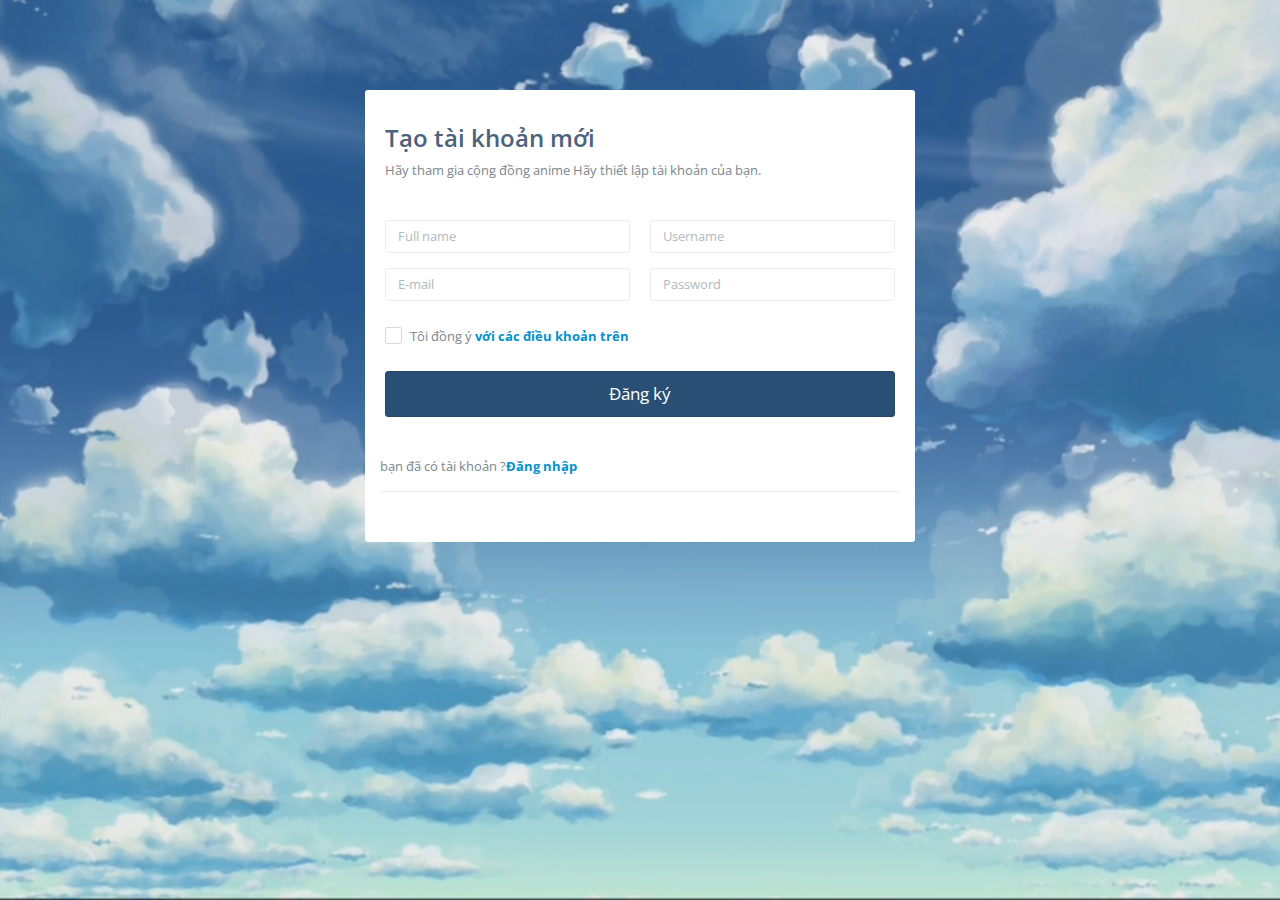
==== commit 7d179203: "reponsive" ====
--- a/View/home/dang_ky.html
+++ b/View/home/dang_ky.html
@@ -5,7 +5,7 @@
   <meta charset="utf-8">
   <meta name="viewport" content="width=device-width, initial-scale=1.0">
   <meta http-equiv="X-UA-Compatible" content="IE=edge">
-  <title>Admin comic</title>
+  <title>Đăng ký tài khoản</title>
   <link href='https://fonts.googleapis.com/css?family=Open+Sans:400,300,600,700' rel='stylesheet' type='text/css'>
   <link href="../include/bootstrap.min.css" rel="stylesheet">
   <link href="../include/nifty.min.css" rel="stylesheet">
@@ -26,8 +26,8 @@
   <div class="cls-content-lg panel">
     <div class="panel-body">
       <div class="mar-ver pad-btm">
-        <h1 class="h3">Create a New Account</h1>
-        <p>Come join the Nifty community! Let's set up your account.</p>
+        <h1 class="h3">Tạo tài khoản mới</h1>
+        <p>Hãy tham gia cộng đồng anime Hãy thiết lập tài khoản của bạn.</p>
       </div>
       <form action="dang_ky.html">
         <div class="row">
@@ -50,13 +50,13 @@
         </div>
         <div class="checkbox pad-btm text-left">
           <input id="demo-form-checkbox" class="magic-checkbox" type="checkbox">
-          <label for="demo-form-checkbox">I agree with the <a href="#" class="btn-link text-bold">Terms and Conditions</a></label>
+          <label for="demo-form-checkbox">Tôi đồng ý  <a href="#" class="btn-link text-bold">với các điều khoản trên</a></label>
         </div>
-        <button class="btn btn-primary btn-lg btn-block" type="button">Register</button>
+        <button class="btn btn-primary btn-lg btn-block" type="button">Đăng ký</button>
       </form>
     </div>
     <div class="pad-all">
-      Already have an account ? <a href="dang_nhap.html" class="btn-link mar-rgt text-bold">Sign In</a>
+      bạn đã có tài khoản ?<a href="dang_nhap.html" class="btn-link mar-rgt text-bold">Đăng nhập</a>
 
       <div class="media pad-top bord-top">
         <div class="pull-right">
@@ -64,9 +64,9 @@
           <a href="#" class="pad-rgt"><i class="demo-psi-twitter icon-lg text-info"></i></a>
           <a href="#" class="pad-rgt"><i class="demo-psi-google-plus icon-lg text-danger"></i></a>
         </div>
-        <div class="media-body text-left text-main text-bold">
+        <!-- <div class="media-body text-left text-main text-bold">
           Sign Up with
-        </div>
+        </div> -->
       </div>
     </div>
   </div>
--- a/View/css/admin.css
+++ b/View/css/admin.css
@@ -261,4 +261,10 @@
 #mainnav-menu .active1:hover{
   background: unset!important;
 }
+
+@media(max-width: 650px) {
+  .cls-content .cls-content-sm, .cls-content .cls-content-lg{
+    width: 100%;
+  }
+}
 /* end loading page */
